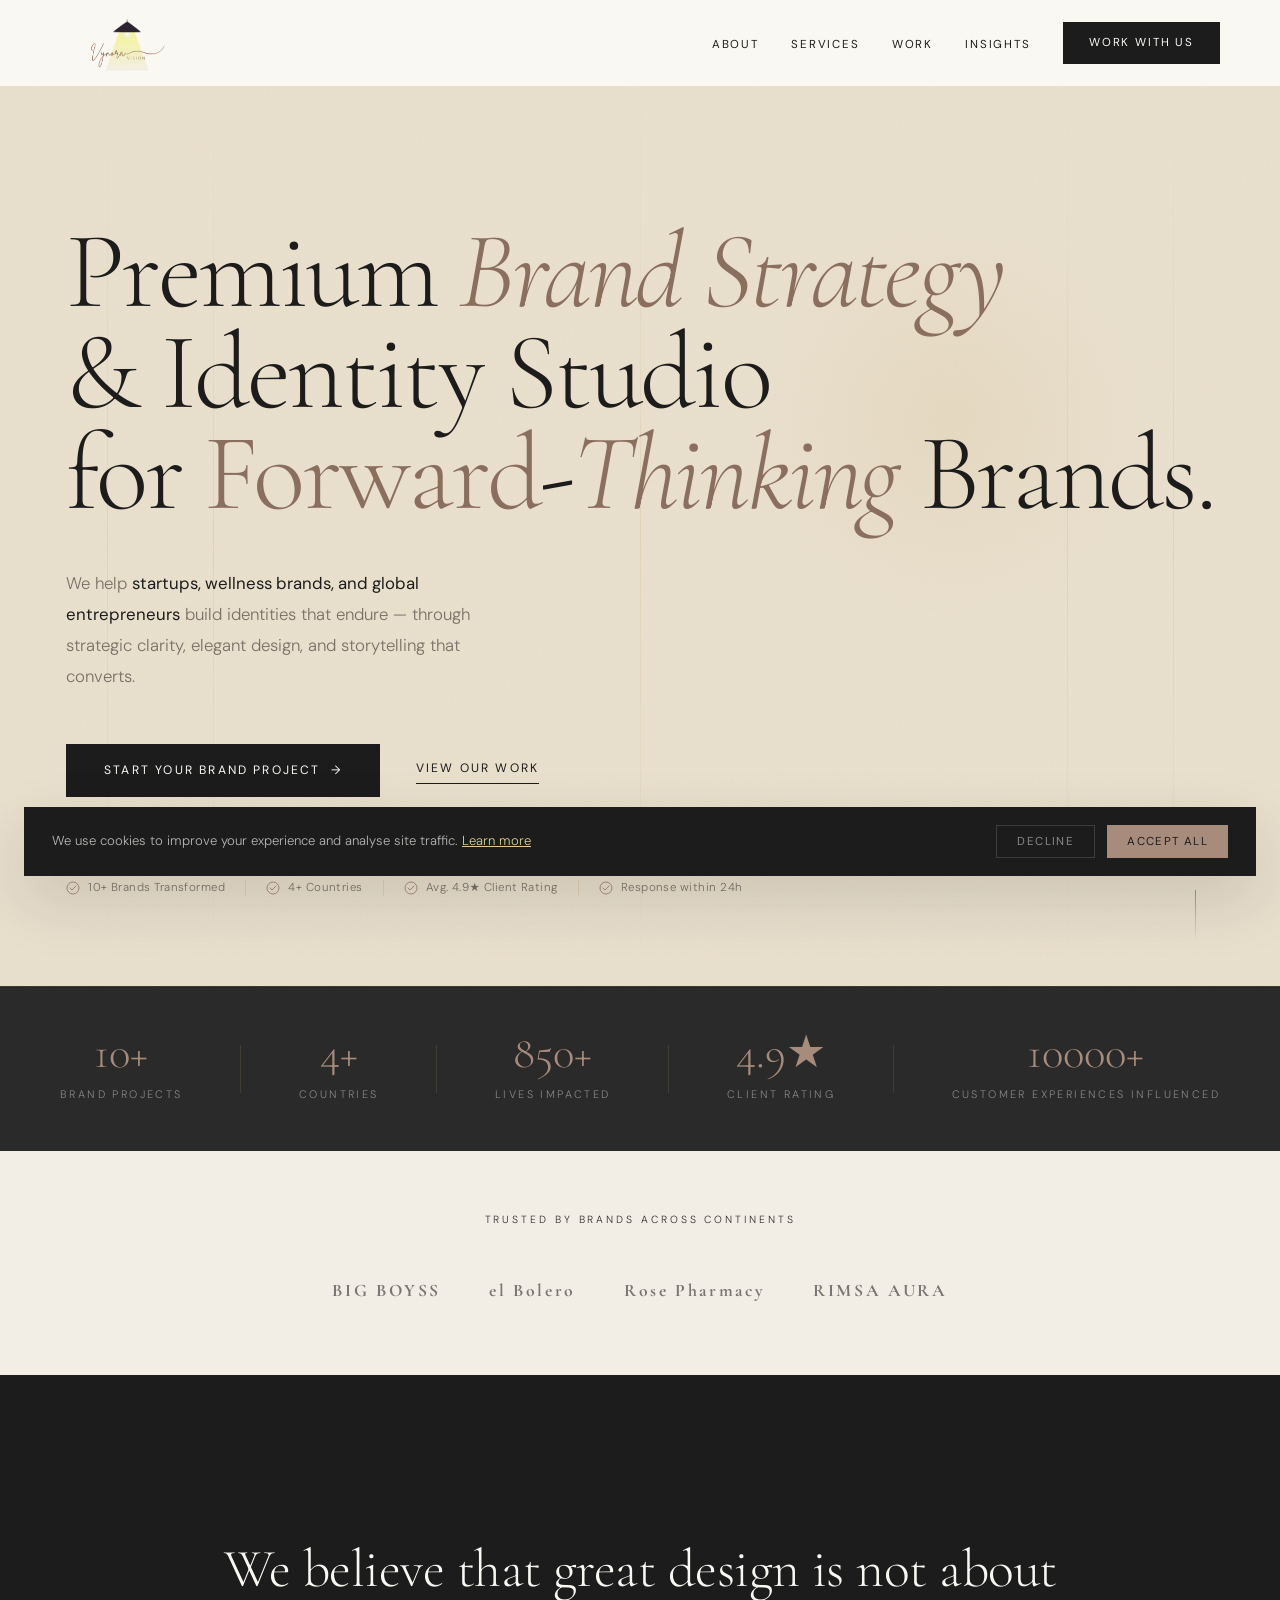
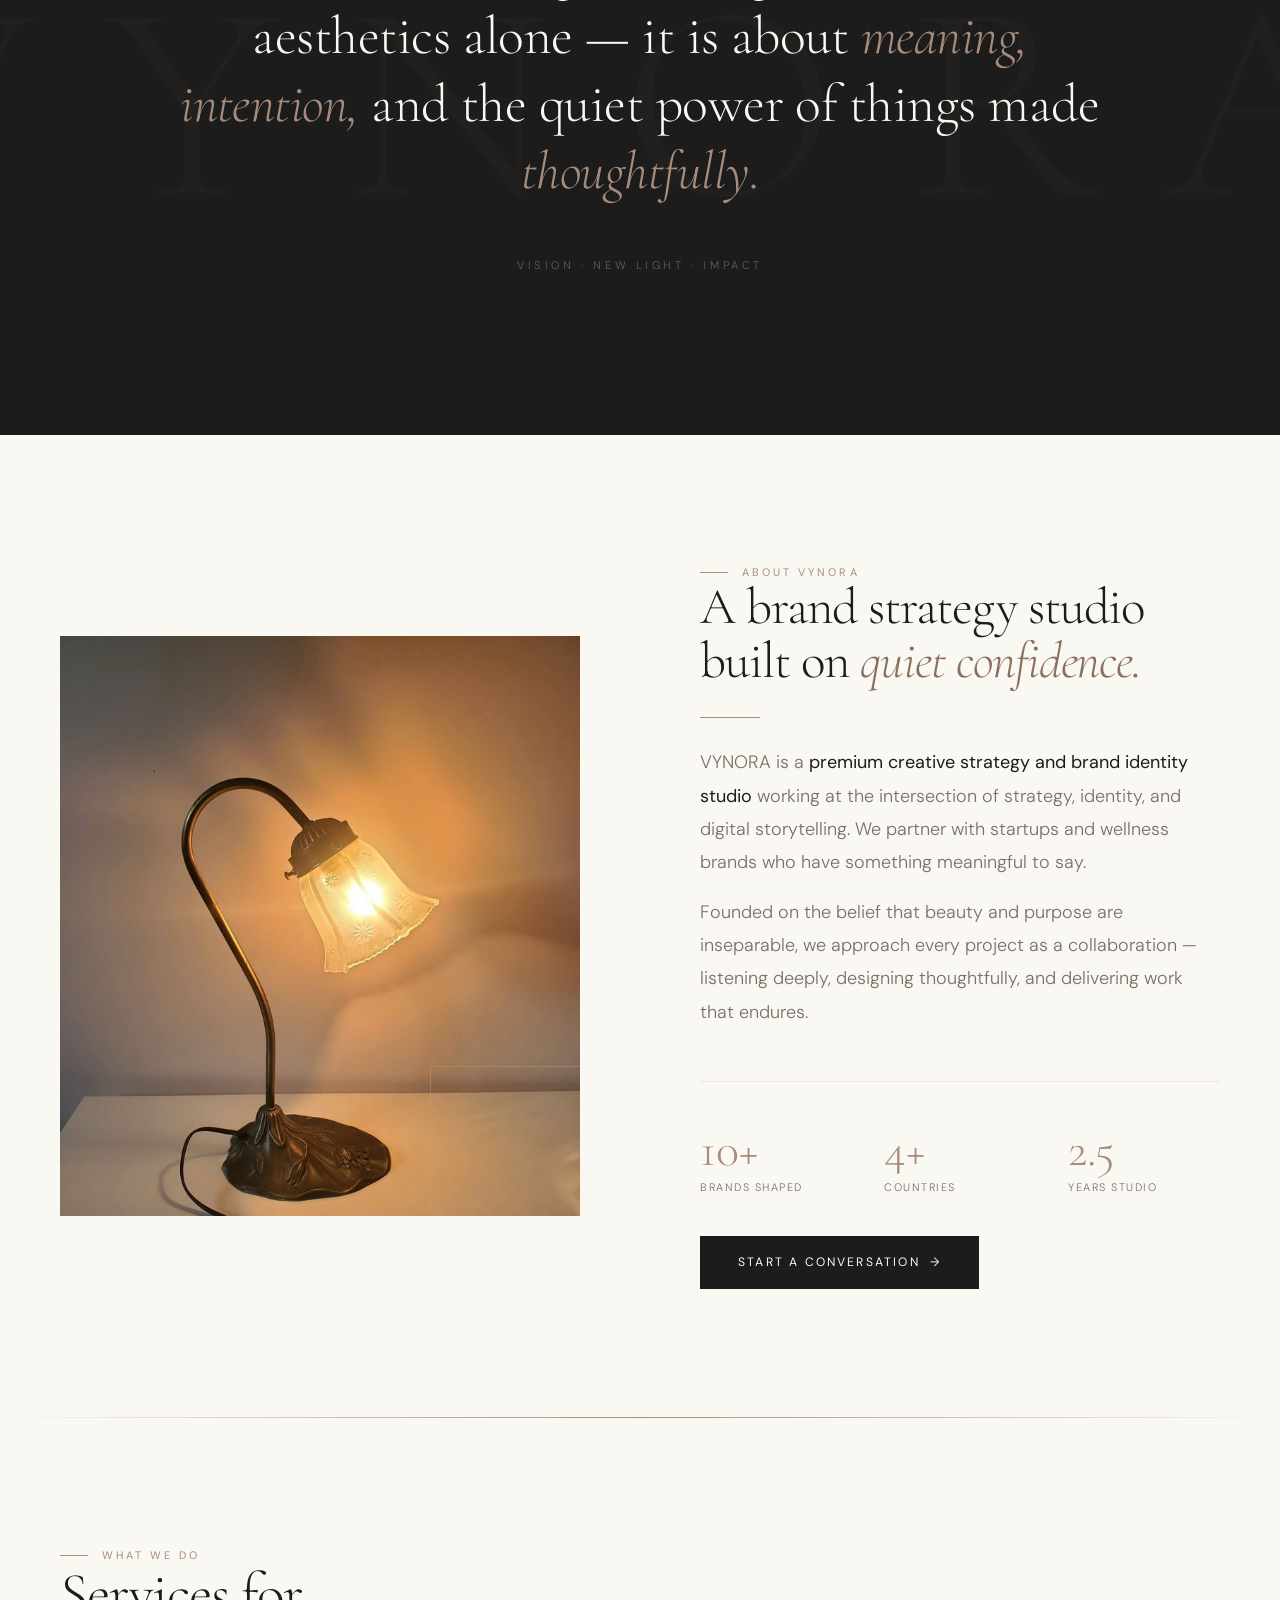
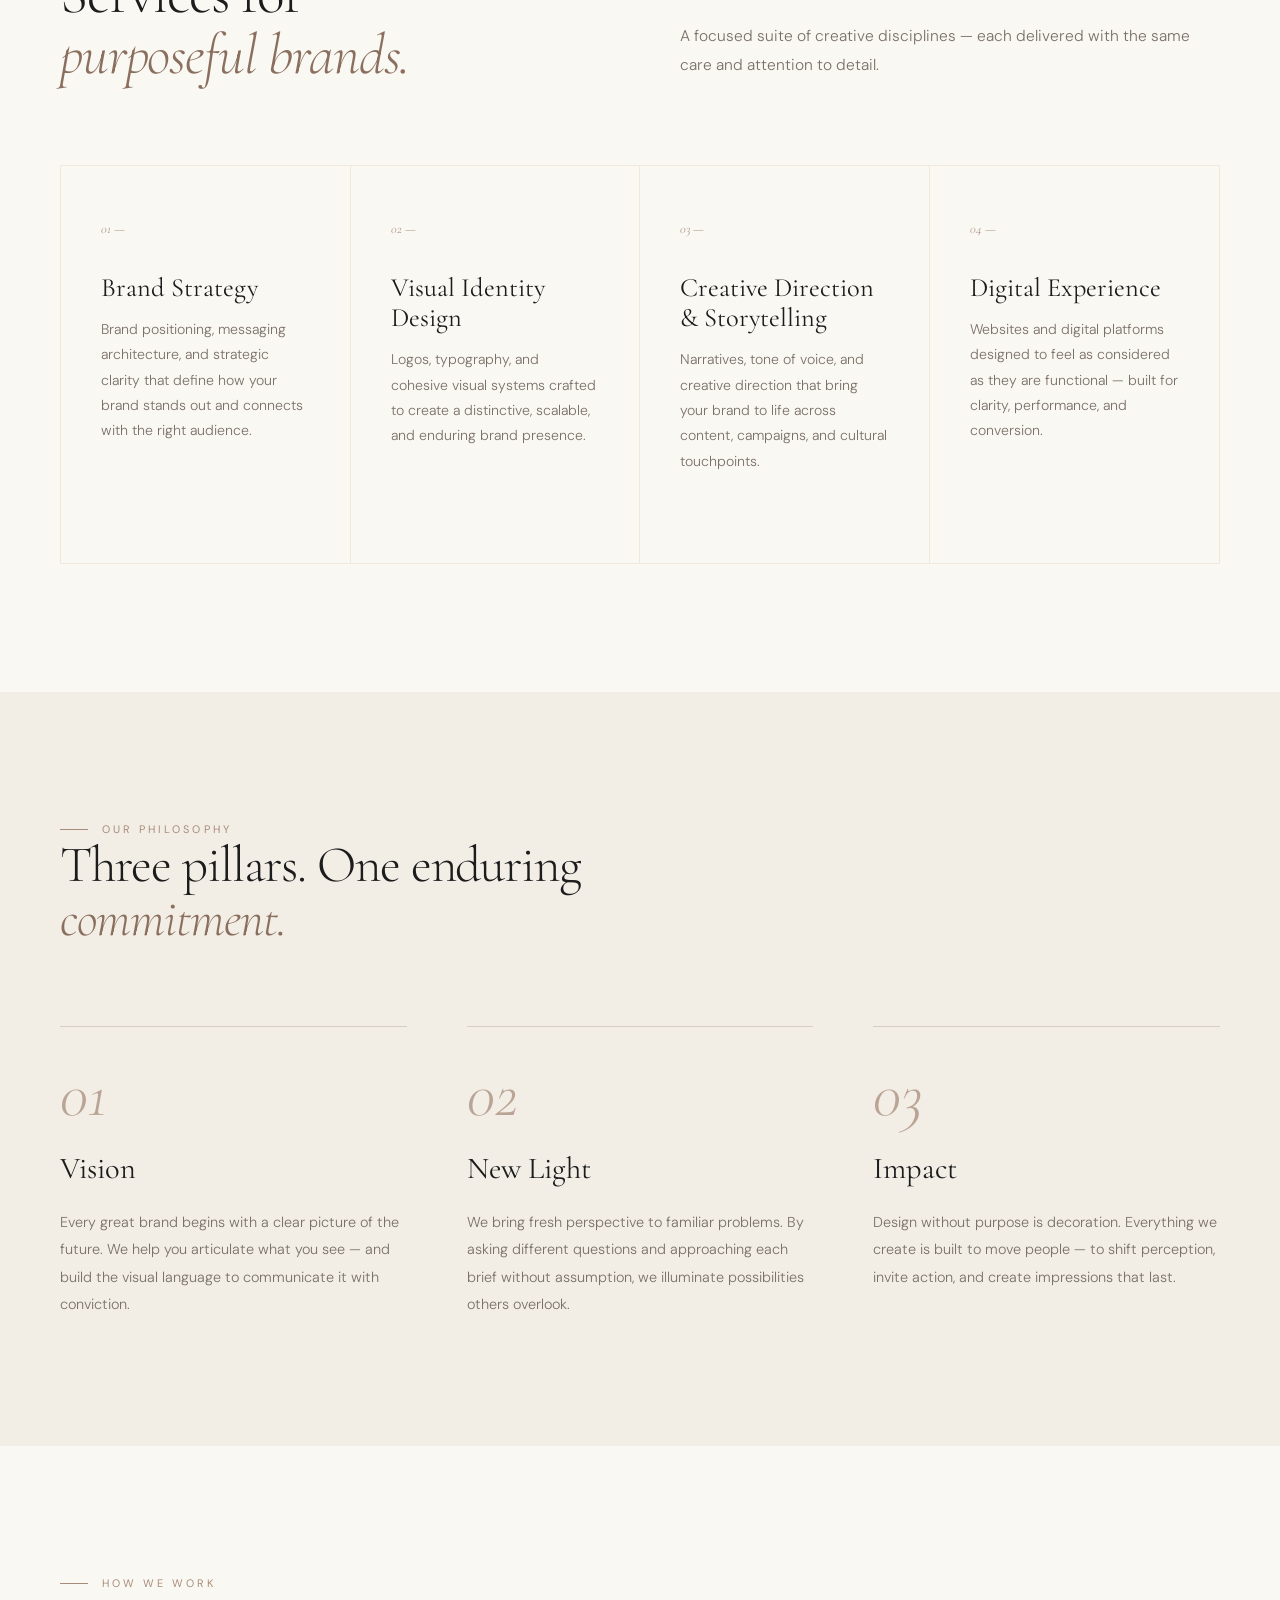
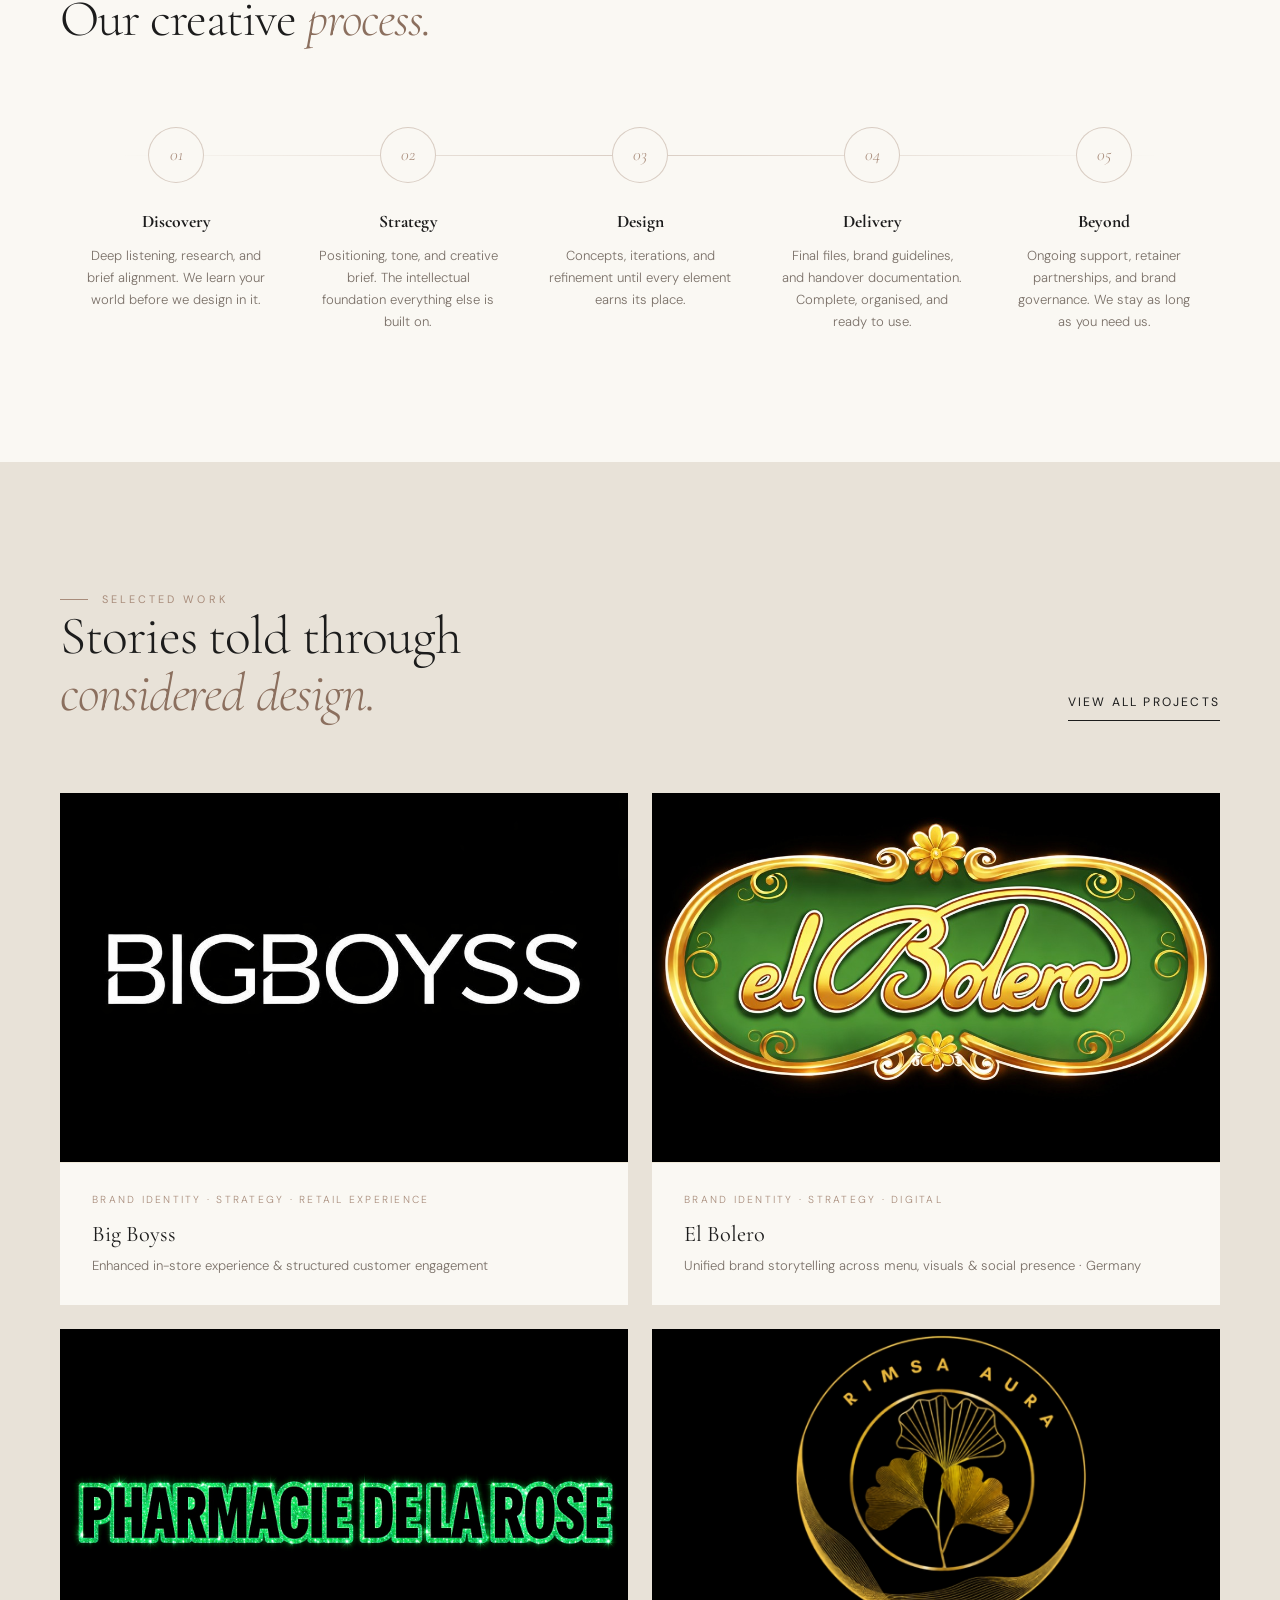
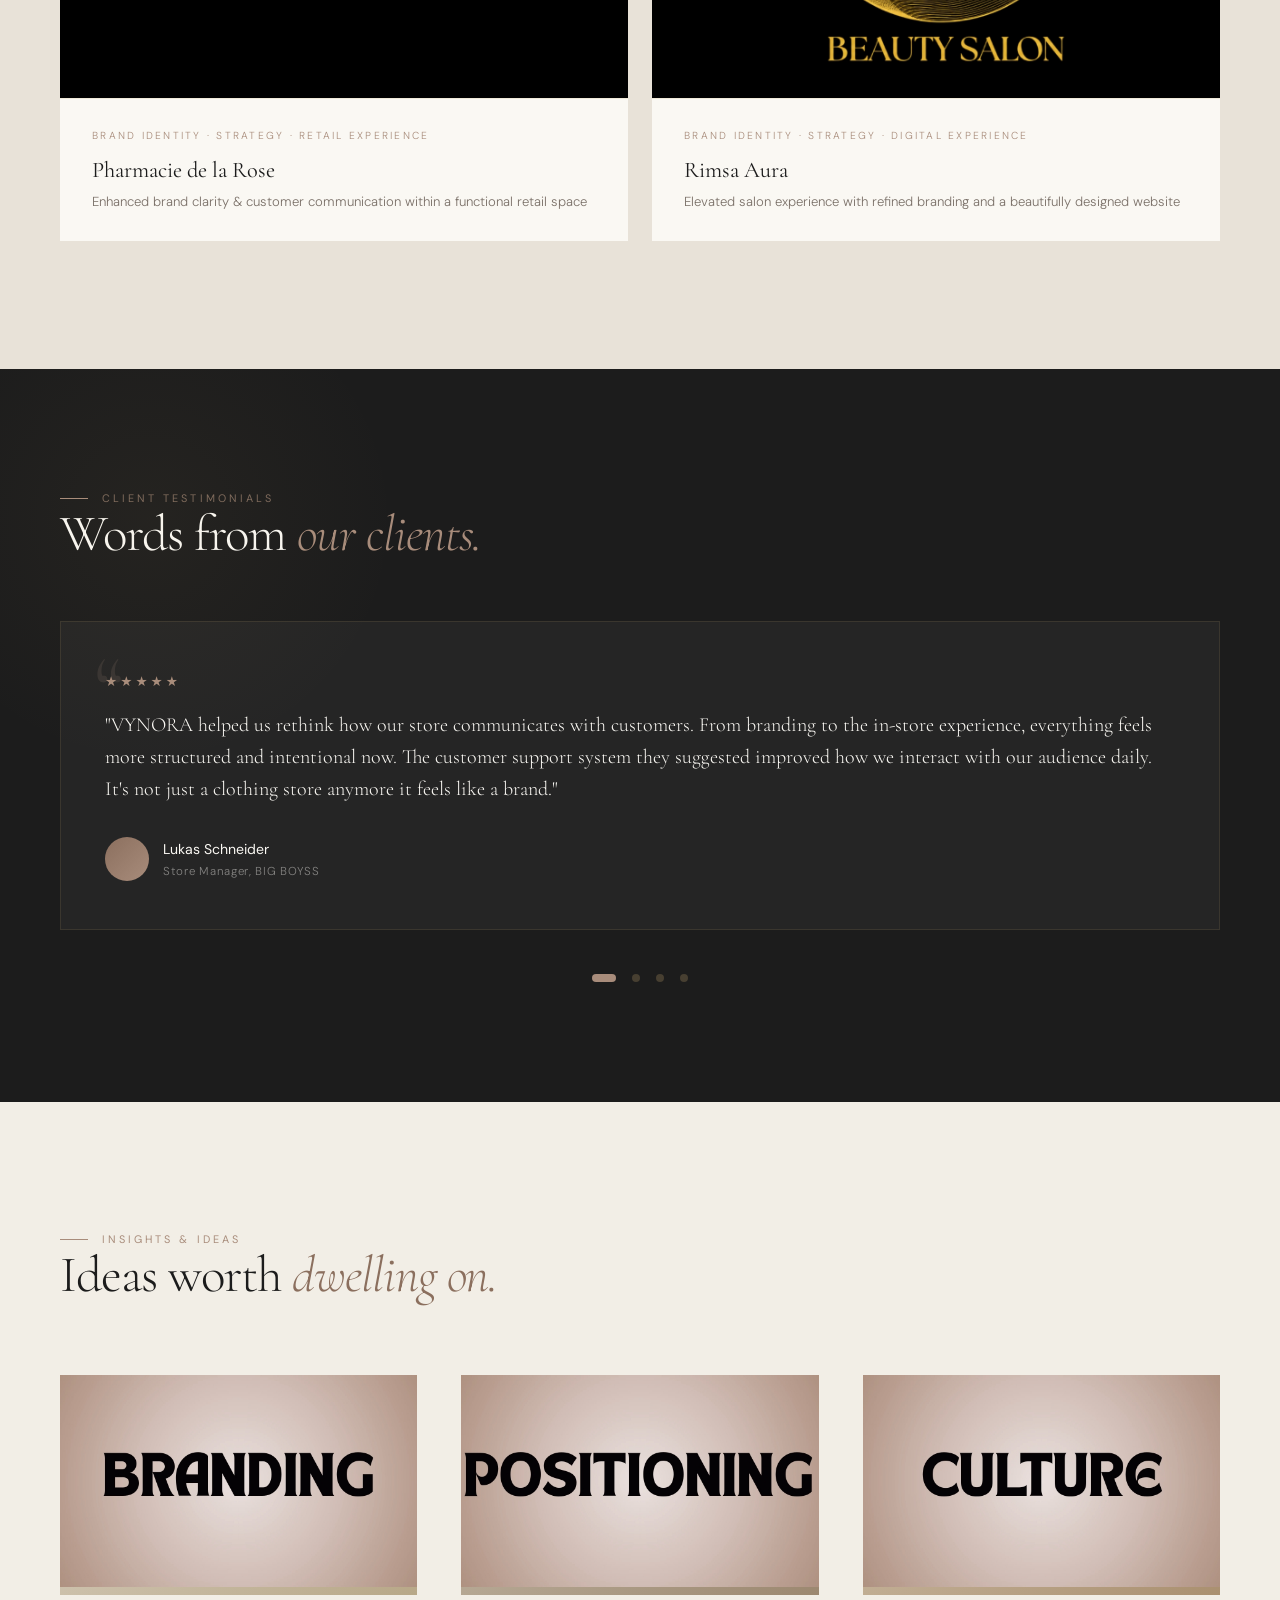
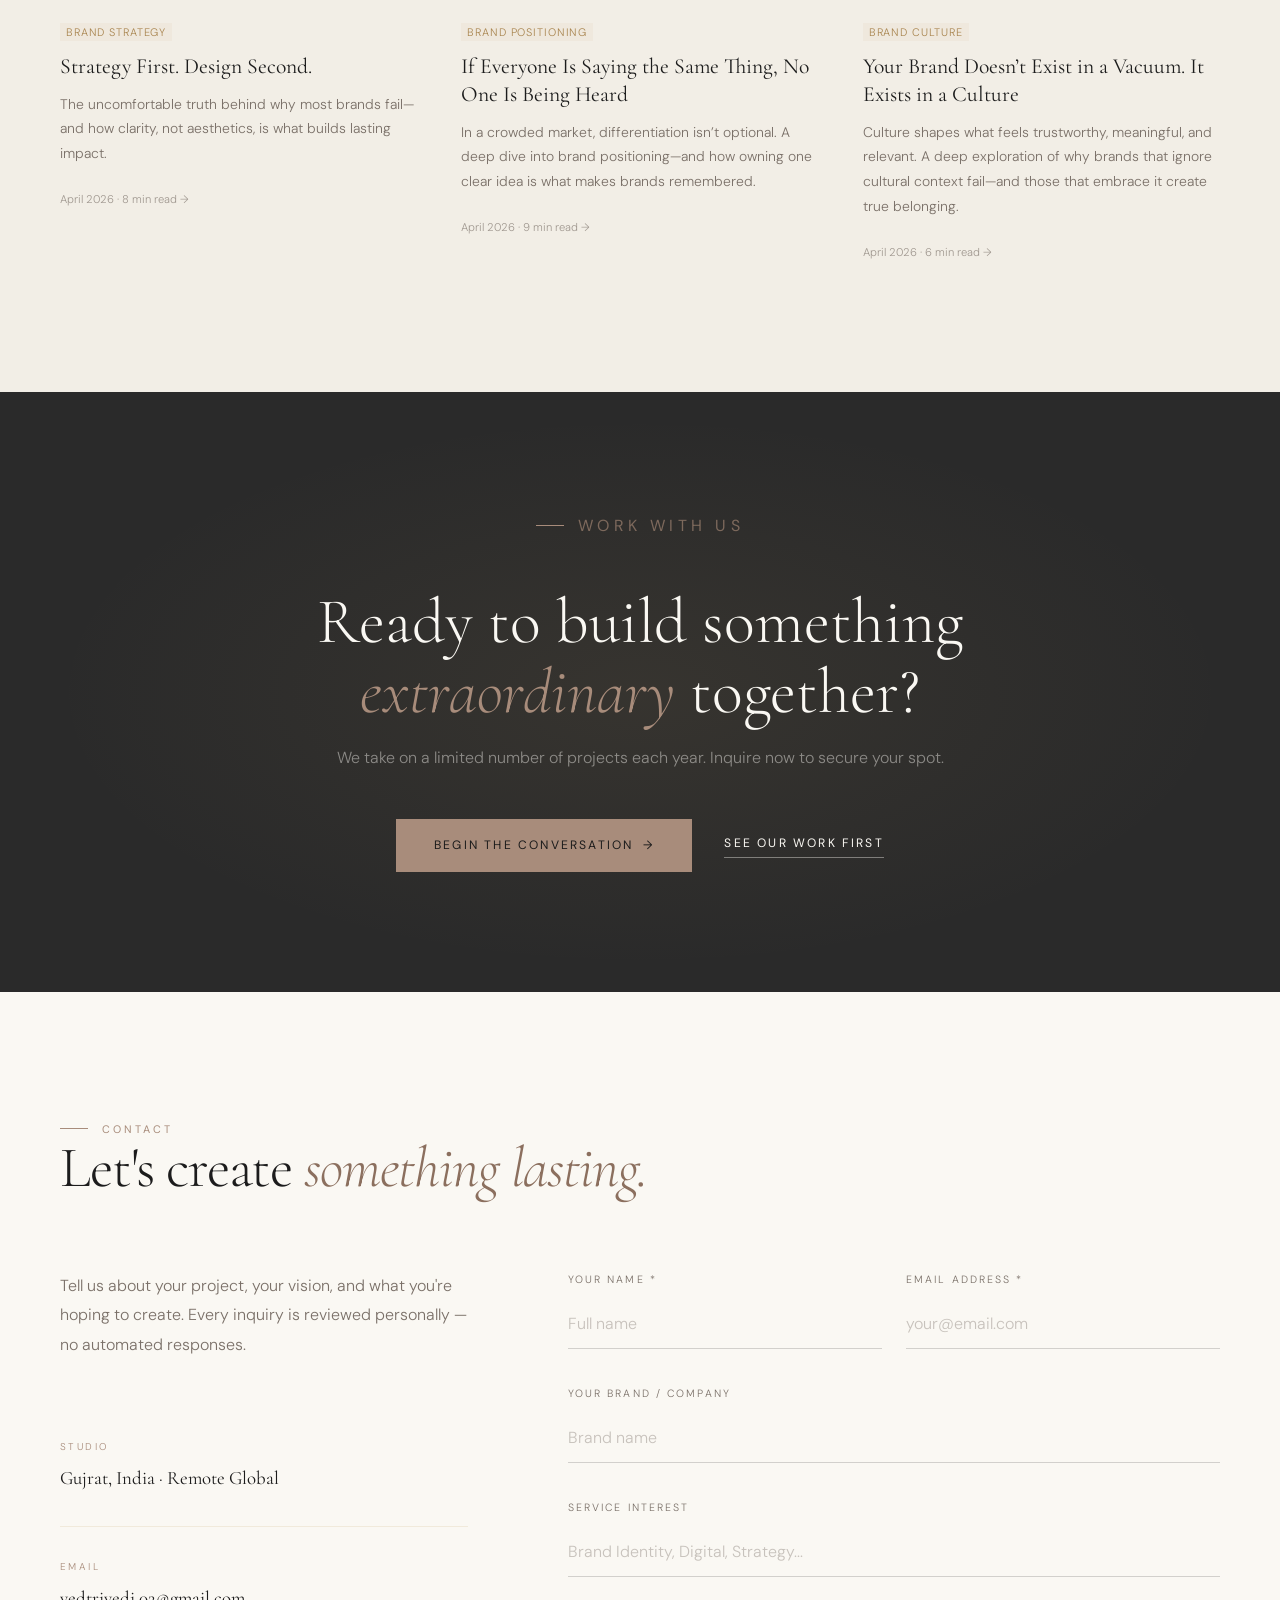
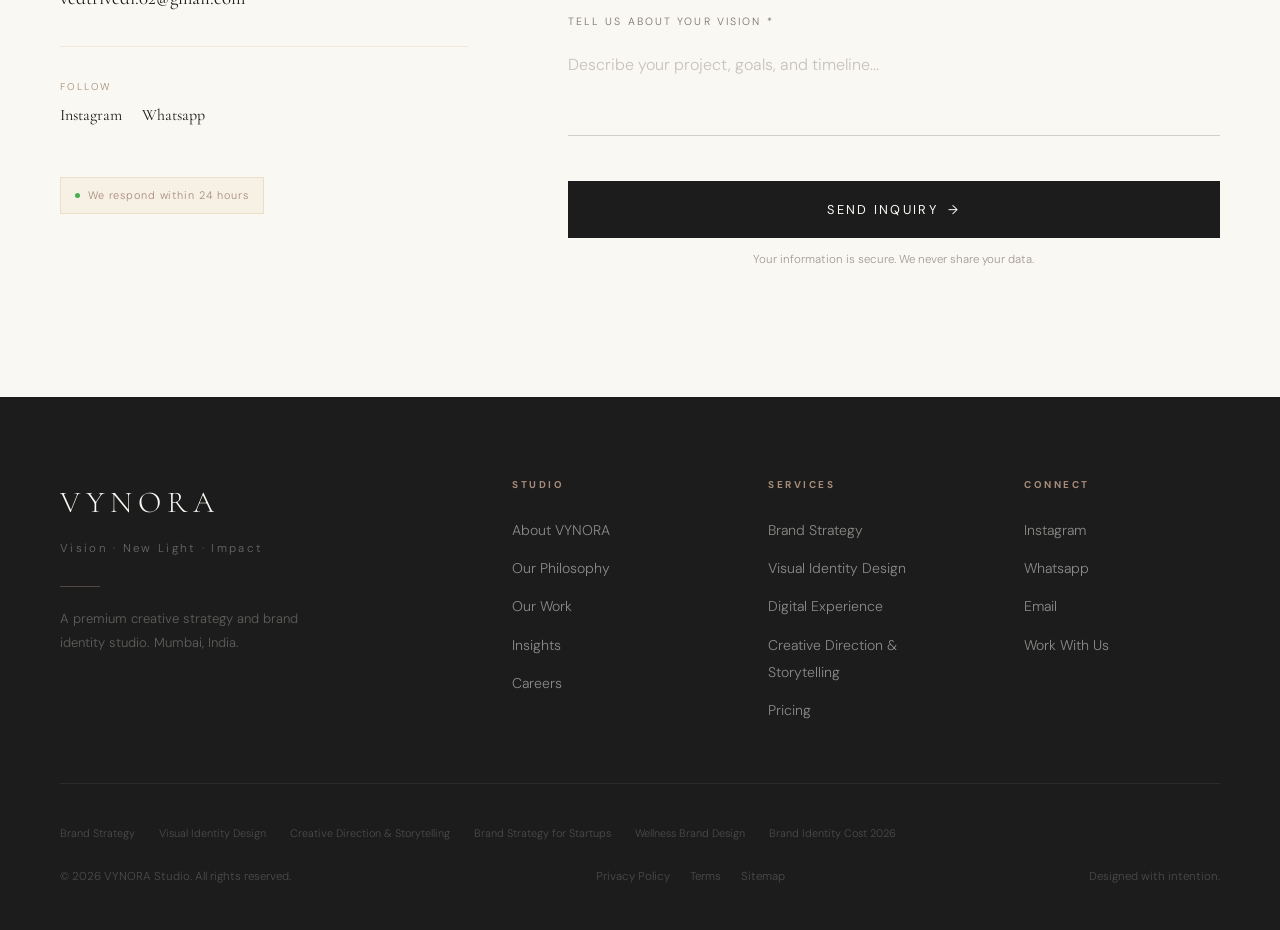
==== index.html @ b61b0db7 "Initial commit - VYNORA website" ====
<!doctype html>
<html>
  <head>
    <!-- ═══ PRIMARY SEO META ═══ -->
    <meta name="viewport" content="width=device-width, initial-scale=1.0" />
    <meta name="theme-color" content="#FAF8F3" />
    <title>Brand Strategy & Identity Studio for Startups | VYNORA</title>
    <link
      rel="icon"
      type="image/png"
      href="./favicon/favicon-96x96.png"
      sizes="96x96"
    />
    <link rel="icon" type="image/svg+xml" href="./favicon.svg" />
    <link rel="shortcut icon" href="./favicon.ico" />
    <link
      rel="apple-touch-icon"
      sizes="180x180"
      href="./apple-touch-icon.png"
    />
    <meta name="apple-mobile-web-app-title" content="vynora" />
    <link rel="manifest" href="./site.webmanifest" />
    <meta
      name="description"
      content="Premium brand strategy and identity studio for startups and wellness brands. We design brands that convert, scale, and stand out globally. Book your project today."
    />
    <link rel="canonical" href="https://vynorastudios.com/" />

    <!-- ═══ OG / SOCIAL ═══ -->
    <meta property="og:type" content="website" />
    <meta
      property="og:title"
      content="VYNORA — Premium Brand Strategy & Creative Studio"
    />
    <meta
      property="og:description"
      content="We craft brand identities and digital experiences for startups, wellness brands, and global entrepreneurs. Vision • New Light • Impact"
    />
    <meta property="og:url" content="https://vynorastudios.com/" />
    <meta property="og:site_name" content="VYNORA Studios" />
    <meta
      property="og:image"
      content="https://vynorastudios.com/img/vynoraLogo.png"
    />
    <meta name="twitter:card" content="summary_large_image" />
    <meta
      name="twitter:title"
      content="VYNORA — Premium Brand Strategy & Creative Studio"
    />
    <meta
      name="twitter:description"
      content="Global creative studio. Brand identity, strategy & digital experiences for startups and wellness brands."
    />

    <script type="application/ld+json">
      {
        "@context": "https://schema.org",
        "@type": "ProfessionalService",
        "name": "VYNORA Studio",
        "description": "Premium creative strategy and brand identity studio for startups, wellness brands, and global entrepreneurs.",
        "url": "https://vynorastudios.com",
        "logo": "https://vynorastudios.com/img/vynoraLogo.png",
        "address": {
          "@type": "PostalAddress",
          "addressLocality": "Mumbai",
          "addressCountry": "IN"
        },
        "areaServed": "Worldwide",
        "serviceType": [
          "Brand Identity",
          "Creative Strategy",
          "Digital Experience",
          "Content & Campaigns",
          "Web Design for Startups",
          "UI UX Design",
          "Brand Identity Design"
        ],
        "priceRange": "₹₹₹",
        "sameAs": [
          "https://instagram.com/vynorastudio",
          "https://linkedin.com/company/vynora"
        ],
        "hasOfferCatalog": {
          "@type": "OfferCatalog",
          "name": "Creative Services",
          "itemListElement": [
            {
              "@type": "Offer",
              "itemOffered": {
                "@type": "Service",
                "name": "Brand Identity Design"
              }
            },
            {
              "@type": "Offer",
              "itemOffered": { "@type": "Service", "name": "Creative Strategy" }
            },
            {
              "@type": "Offer",
              "itemOffered": {
                "@type": "Service",
                "name": "Digital Experience Design"
              }
            }
          ]
        }
      }
    </script>

    <!-- ═══ FONTS ═══ -->
    <link rel="preconnect" href="https://fonts.googleapis.com" />
    <link rel="preconnect" href="https://fonts.gstatic.com" crossorigin />
    <link
      href="https://fonts.googleapis.com/css2?family=Cormorant+Garamond:ital,wght@0,300;0,400;0,500;0,600;1,300;1,400;1,500&family=DM+Sans:ital,opsz,wght@0,9..40,300;0,9..40,400;0,9..40,500;1,9..40,300&display=swap"
      rel="stylesheet"
    />
    <link rel="stylesheet" href="style.css" />
  </head>
  <body>
    <!-- Skip link for accessibility -->
    <a href="#main-content" class="skip-link">Skip to main content</a>

    <!-- Custom cursor -->
    <div class="cursor" id="cursor" aria-hidden="false"></div>
    <div class="cursor-ring" id="cursorRing" aria-hidden="false"></div>

    <!-- Reading progress bar -->
    <div
      class="progress-bar"
      id="progressBar"
      role="progressbar"
      aria-label="Reading progress"
    ></div>

    <!-- ── MOBILE MENU ── -->
    <div
      class="mob-nav"
      id="mobNav"
      role="navigation"
      aria-label="Mobile navigation"
    >
      <a href="#about" onclick="closeMob()">About</a>
      <a href="#services" onclick="closeMob()">Services</a>
      <a href="#projects" onclick="closeMob()">Work</a>
      <a href="#insights" onclick="closeMob()">Insights</a>
      <a href="#contact" onclick="closeMob()">Contact</a>
    </div>

    <!-- ── NAVBAR ── -->
    <nav id="navbar" role="navigation" aria-label="Main navigation">
      <a href="/" class="nav-logo" aria-label="VYNORA — Home">
        <img src="./img/vynoraLogo.png" alt="VYNORA Logo" />
      </a>
      <ul class="nav-links" role="list">
        <li><a href="#about">About</a></li>
        <li><a href="#services">Services</a></li>
        <li><a href="#projects">Work</a></li>
        <li><a href="#insights">Insights</a></li>
        <li>
          <a
            href="#contact"
            class="btn nav-cta"
            aria-label="Start a project with VYNORA"
            >Work With Us</a
          >
        </li>
      </ul>
      <button
        class="ham"
        id="hamBtn"
        aria-label="Toggle mobile menu"
        aria-expanded="false"
      >
        <span></span><span></span><span></span>
      </button>
    </nav>

    <!-- ══════════════════════════════════════════
     HERO — SEO H1 + CRO
══════════════════════════════════════════ -->
    <main id="main-content">
      <section class="hero" aria-labelledby="hero-h1">
        <div class="hero-bg" aria-hidden="true"></div>
        <div class="hero-noise" aria-hidden="true"></div>
        <div class="hero-orb" aria-hidden="true"></div>
        <!-- 12-col grid lines -->
        <div
          class="hero-grid-line"
          style="left: 8.33%"
          aria-hidden="true"
        ></div>
        <div
          class="hero-grid-line"
          style="left: 16.66%"
          aria-hidden="true"
        ></div>
        <div class="hero-grid-line" style="left: 50%" aria-hidden="true"></div>
        <div
          class="hero-grid-line"
          style="left: 83.33%"
          aria-hidden="true"
        ></div>
        <div
          class="hero-grid-line"
          style="left: 91.66%"
          aria-hidden="true"
        ></div>

        <div class="container hero-content">
          <!-- Animated badge — trust signal + keyword -->

          <!-- PRIMARY H1 — High intent keywords embedded -->
          <h1
            class="hero-h1 reveal"
            id="hero-h1"
            style="transition-delay: 0.08s"
          >
            Premium <em>Brand Strategy</em><br />
            &amp; Identity Studio<br />
            for <span style="color: var(--brown)">Forward</span>-<em
              >Thinking</em
            >
            Brands.
          </h1>

          <!-- Value proposition — CRO copy -->
          <p class="hero-sub reveal" style="transition-delay: 0.16s">
            We help
            <strong>startups, wellness brands, and global entrepreneurs</strong>
            build identities that endure — through strategic clarity, elegant
            design, and storytelling that converts.
          </p>

          <!-- Primary + Secondary CTA — Hierarchy -->
          <div class="hero-actions reveal" style="transition-delay: 0.24s">
            <a
              href="#contact"
              class="btn btn-primary"
              aria-label="Start your brand project with VYNORA"
            >
              Start Your Brand Project
              <span class="arrow" aria-hidden="true">→</span>
            </a>
            <a
              href="#projects"
              class="btn btn-ghost"
              aria-label="View VYNORA portfolio and case studies"
            >
              View Our Work
            </a>
          </div>

          <!-- Trust micro-signals — CRO -->
          <div
            class="hero-trust reveal"
            style="transition-delay: 0.32s"
            aria-label="Trust signals"
          >
            <div class="trust-item">
              <svg
                width="14"
                height="14"
                viewBox="0 0 14 14"
                fill="none"
                aria-hidden="true"
              >
                <circle
                  cx="7"
                  cy="7"
                  r="6"
                  stroke="currentColor"
                  stroke-width="1"
                />
                <path
                  d="M4 7l2 2 4-4"
                  stroke="currentColor"
                  stroke-width="1"
                  stroke-linecap="round"
                />
              </svg>
              10+ Brands Transformed
            </div>
            <div class="trust-sep" aria-hidden="true"></div>
            <div class="trust-item">
              <svg
                width="14"
                height="14"
                viewBox="0 0 14 14"
                fill="none"
                aria-hidden="true"
              >
                <circle
                  cx="7"
                  cy="7"
                  r="6"
                  stroke="currentColor"
                  stroke-width="1"
                />
                <path
                  d="M4 7l2 2 4-4"
                  stroke="currentColor"
                  stroke-width="1"
                  stroke-linecap="round"
                />
              </svg>
              4+ Countries
            </div>
            <div class="trust-sep" aria-hidden="true"></div>
            <div class="trust-item">
              <svg
                width="14"
                height="14"
                viewBox="0 0 14 14"
                fill="none"
                aria-hidden="true"
              >
                <circle
                  cx="7"
                  cy="7"
                  r="6"
                  stroke="currentColor"
                  stroke-width="1"
                />
                <path
                  d="M4 7l2 2 4-4"
                  stroke="currentColor"
                  stroke-width="1"
                  stroke-linecap="round"
                />
              </svg>
              Avg. 4.9★ Client Rating
            </div>
            <div class="trust-sep" aria-hidden="true"></div>
            <div class="trust-item">
              <svg
                width="14"
                height="14"
                viewBox="0 0 14 14"
                fill="none"
                aria-hidden="true"
              >
                <circle
                  cx="7"
                  cy="7"
                  r="6"
                  stroke="currentColor"
                  stroke-width="1"
                />
                <path
                  d="M4 7l2 2 4-4"
                  stroke="currentColor"
                  stroke-width="1"
                  stroke-linecap="round"
                />
              </svg>
              Response within 24h
            </div>
          </div>
        </div>

        <div class="scroll-ind" aria-hidden="true">Scroll</div>
      </section>

      <!-- ══════════════════════════════════════════
     SOCIAL PROOF BAR
══════════════════════════════════════════ -->
      <div class="proof-bar" aria-label="Studio statistics">
        <div class="container proof-bar-inner">
          <div class="proof-stat reveal">
            <span class="num" aria-label="80 plus">10+</span>
            <span class="lbl">Brand Projects</span>
          </div>
          <div class="proof-div" aria-hidden="true"></div>
          <div class="proof-stat reveal" style="transition-delay: 0.08s">
            <span class="num" aria-label="12">4+</span>
            <span class="lbl">Countries</span>
          </div>
          <div class="proof-div" aria-hidden="true"></div>
          <div class="proof-stat reveal" style="transition-delay: 0.16s">
            <span class="num" aria-label="4.9 stars">850+</span>
            <span class="lbl">Lives Impacted</span>
          </div>
          <div class="proof-div" aria-hidden="true"></div>
          <div class="proof-stat reveal" style="transition-delay: 0.24s">
            <span class="num" aria-label="6">4.9★</span>
            <span class="lbl">Client Rating</span>
          </div>
          <div class="proof-div" aria-hidden="true"></div>
          <div class="proof-stat reveal" style="transition-delay: 0.32s">
            <span class="num" aria-label="3x">10000+</span>
            <span class="lbl">Customer Experiences Influenced </span>
          </div>
        </div>
      </div>

      <!-- ══════════════════════════════════════════
     CLIENT LOGOS (Trust Signal)
══════════════════════════════════════════ -->
      <section class="clients" aria-label="Trusted by leading brands">
        <div class="container">
          <p class="clients-label">Trusted by brands across Continents</p>
          <div class="clients-logos">
            <span class="client-logo" role="img" aria-label="BIG BOYSS"
              >BIG BOYSS</span
            >
            <span class="client-logo" role="img" aria-label="el Balero"
              >el Bolero</span
            >
            <span class="client-logo" role="img" aria-label="Rose Pharmacy"
              >Rose Pharmacy</span
            >
            <span class="client-logo" role="img" aria-label="RIMSA  AURA"
              >RIMSA AURA
            </span>
          </div>
        </div>
      </section>

      <!-- ══════════════════════════════════════════
     MANIFESTO
══════════════════════════════════════════ -->
      <section class="manifesto" aria-labelledby="manifesto-heading">
        <span class="visually-hidden" id="manifesto-heading"
          >Our Philosophy</span
        >
        <div class="container">
          <p class="manifesto-text reveal">
            We believe that great design is not about aesthetics alone — it is
            about <em>meaning, intention,</em> and the quiet power of things
            made <em>thoughtfully.</em>
          </p>
          <p class="manifesto-sub reveal-fade" style="transition-delay: 0.4s">
            Vision · New Light · Impact
          </p>
        </div>
      </section>

      <!-- ══════════════════════════════════════════
     ABOUT — SEO H2 + Authority
══════════════════════════════════════════ -->
      <section class="about" id="about" aria-labelledby="about-h2">
        <div class="container">
          <div class="about-grid">
            <!-- Visual -->
            <div class="reveal-fade">
              <div
                class="about-visual"
                role="img"
                aria-label="VYNORA studio workspace — creative branding studio"
              >
                <img src="./img/lamp.jpg" alt="" />
              </div>
            </div>
            <!-- Copy -->
            <div>
              <p class="label reveal">About VYNORA</p>
              <h2
                class="serif-display reveal"
                id="about-h2"
                style="
                  font-size: clamp(2.2rem, 4vw, 4rem);
                  transition-delay: 0.1s;
                "
              >
                A brand strategy studio<br />built on
                <em style="color: var(--brown)">quiet confidence.</em>
              </h2>
              <div
                class="rule reveal"
                style="transition-delay: 0.2s"
                aria-hidden="true"
              ></div>
              <p
                class="reveal"
                style="
                  font-size: 18px;
                  color: var(--muted);
                  line-height: 1.85;
                  max-width: 500px;
                  transition-delay: 0.2s;
                "
              >
                VYNORA is a
                <strong
                  style="
                    color: var(--charcoal);
                    font-weight: 400;
                    font-size: 18px;
                  "
                  >premium creative strategy and brand identity studio</strong
                >
                working at the intersection of strategy, identity, and digital
                storytelling. We partner with startups and wellness brands who
                have something meaningful to say.
              </p>
              <p
                style="
                  font-size: 18px;
                  color: var(--muted);
                  line-height: 1.85;
                  max-width: 500px;
                  margin-top: 16px;
                "
                class="reveal"
                style="transition-delay: 0.3s"
              >
                Founded on the belief that beauty and purpose are inseparable,
                we approach every project as a collaboration — listening deeply,
                designing thoughtfully, and delivering work that endures.
              </p>
              <div
                class="about-stats reveal"
                style="transition-delay: 0.4s"
                aria-label="Studio achievements"
              >
                <div class="a-stat">
                  <div class="n">10+</div>
                  <div class="l">Brands Shaped</div>
                </div>
                <div class="a-stat">
                  <div class="n">4+</div>
                  <div class="l">Countries</div>
                </div>
                <div class="a-stat">
                  <div class="n">2.5</div>
                  <div class="l">Years Studio</div>
                </div>
              </div>
              <a
                href="#contact"
                class="btn btn-primary reveal"
                style="margin-top: 40px; transition-delay: 0.5s"
                aria-label="Start a conversation about your brand"
              >
                Start a Conversation
                <span class="arrow" aria-hidden="true">→</span>
              </a>
            </div>
          </div>
        </div>
      </section>

      <div class="divider" aria-hidden="true"></div>

      <!-- ══════════════════════════════════════════
     SERVICES — SEO H2, Internal Links
══════════════════════════════════════════ -->
      <section class="services" id="services" aria-labelledby="services-h2">
        <div class="container">
          <div class="services-intro">
            <div>
              <p class="label reveal">What We Do</p>
              <h2
                class="serif-display reveal"
                id="services-h2"
                style="
                  font-size: clamp(2.4rem, 4.5vw, 4.8rem);
                  transition-delay: 0.1s;
                "
              >
                Services for<br /><em style="color: var(--brown)"
                  >purposeful brands.</em
                >
              </h2>
            </div>
            <div
              style="display: flex; align-items: flex-end; padding-bottom: 6px"
            >
              <p
                class="reveal"
                style="
                  font-size: 0.97rem;
                  color: var(--muted);
                  line-height: 1.85;
                  transition-delay: 0.2s;
                "
              >
                A focused suite of creative disciplines — each delivered with
                the same care and attention to detail.
              </p>
            </div>
          </div>

          <div class="services-grid reveal-fade">
            <!-- Service 1 — SEO: Brand Identity -->
            <article class="svc" aria-labelledby="svc1-title">
              <div class="svc-num">01 —</div>
              <h3 class="svc-name" id="svc1-title">Brand Strategy</h3>
              <p class="svc-desc">
                Brand positioning, messaging architecture, and strategic clarity
                that define how your brand stands out and connects with the
                right audience.
              </p>
              <a
                href="#contact"
                class="svc-link"
                aria-label="Learn more about Brand Identity Design services"
                >Contact <span aria-hidden="true">→</span></a
              >
            </article>
            <!-- Service 2 — SEO: Creative Strategy -->
            <article class="svc" aria-labelledby="svc2-title">
              <div class="svc-num">02 —</div>
              <h3 class="svc-name" id="svc2-title">Visual Identity Design</h3>
              <p class="svc-desc">
                Logos, typography, and cohesive visual systems crafted to create
                a distinctive, scalable, and enduring brand presence.
              </p>
              <a
                href="#contact"
                class="svc-link"
                aria-label="Learn more about Creative Strategy services"
                >Contact <span aria-hidden="true">→</span></a
              >
            </article>
            <!-- Service 3 — SEO: Digital Experience -->
            <article class="svc" aria-labelledby="svc3-title">
              <div class="svc-num">03 —</div>
              <h3 class="svc-name" id="svc3-title">
                Creative Direction & Storytelling
              </h3>
              <p class="svc-desc">
                Narratives, tone of voice, and creative direction that bring
                your brand to life across content, campaigns, and cultural
                touchpoints.
              </p>
              <a
                href="#contact"
                class="svc-link"
                aria-label="Learn more about Digital Experience Design services"
                >Contact <span aria-hidden="true">→</span></a
              >
            </article>
            <!-- Service 4 — SEO: Campaigns -->
            <article class="svc" aria-labelledby="svc4-title">
              <div class="svc-num">04 —</div>
              <h3 class="svc-name" id="svc4-title">Digital Experience</h3>
              <p class="svc-desc">
                Websites and digital platforms designed to feel as considered as
                they are functional — built for clarity, performance, and
                conversion.
              </p>
              <a
                href="#contact"
                class="svc-link"
                aria-label="Learn more about Content and Campaign services"
                >contact <span aria-hidden="true">→</span></a
              >
            </article>
          </div>
        </div>
      </section>

      <!-- ══════════════════════════════════════════
     PHILOSOPHY / PILLARS
══════════════════════════════════════════ -->
      <section class="pillars" aria-labelledby="pillars-h2">
        <div class="container">
          <p class="label reveal">Our Philosophy</p>
          <h2
            class="serif-display reveal"
            id="pillars-h2"
            style="
              font-size: clamp(2rem, 4vw, 4rem);
              max-width: 640px;
              transition-delay: 0.1s;
            "
          >
            Three pillars. One enduring
            <em style="color: var(--brown)">commitment.</em>
          </h2>
          <div class="pillars-grid">
            <div class="pillar reveal" style="transition-delay: 0.1s">
              <div class="pillar-num" aria-hidden="true">01</div>
              <h3 class="pillar-title">Vision</h3>
              <p class="pillar-body">
                Every great brand begins with a clear picture of the future. We
                help you articulate what you see — and build the visual language
                to communicate it with conviction.
              </p>
            </div>
            <div class="pillar reveal" style="transition-delay: 0.2s">
              <div class="pillar-num" aria-hidden="true">02</div>
              <h3 class="pillar-title">New Light</h3>
              <p class="pillar-body">
                We bring fresh perspective to familiar problems. By asking
                different questions and approaching each brief without
                assumption, we illuminate possibilities others overlook.
              </p>
            </div>
            <div class="pillar reveal" style="transition-delay: 0.3s">
              <div class="pillar-num" aria-hidden="true">03</div>
              <h3 class="pillar-title">Impact</h3>
              <p class="pillar-body">
                Design without purpose is decoration. Everything we create is
                built to move people — to shift perception, invite action, and
                create impressions that last.
              </p>
            </div>
          </div>
        </div>
      </section>

      <!-- ══════════════════════════════════════════
     PROCESS
══════════════════════════════════════════ -->
      <section class="process" aria-labelledby="process-h2">
        <div class="container">
          <p class="label reveal">How We Work</p>
          <h2
            class="serif-display reveal"
            id="process-h2"
            style="font-size: clamp(2rem, 4vw, 4rem); transition-delay: 0.1s"
          >
            Our creative <em style="color: var(--brown)">process.</em>
          </h2>
          <div class="process-steps reveal-fade">
            <div class="p-step">
              <div class="p-step-dot" aria-hidden="true">01</div>
              <h3 class="p-step-name">Discovery</h3>
              <p class="p-step-desc">
                Deep listening, research, and brief alignment. We learn your
                world before we design in it.
              </p>
            </div>
            <div class="p-step">
              <div class="p-step-dot" aria-hidden="true">02</div>
              <h3 class="p-step-name">Strategy</h3>
              <p class="p-step-desc">
                Positioning, tone, and creative brief. The intellectual
                foundation everything else is built on.
              </p>
            </div>
            <div class="p-step">
              <div class="p-step-dot" aria-hidden="true">03</div>
              <h3 class="p-step-name">Design</h3>
              <p class="p-step-desc">
                Concepts, iterations, and refinement until every element earns
                its place.
              </p>
            </div>
            <div class="p-step">
              <div class="p-step-dot" aria-hidden="true">04</div>
              <h3 class="p-step-name">Delivery</h3>
              <p class="p-step-desc">
                Final files, brand guidelines, and handover documentation.
                Complete, organised, and ready to use.
              </p>
            </div>
            <div class="p-step">
              <div class="p-step-dot" aria-hidden="true">05</div>
              <h3 class="p-step-name">Beyond</h3>
              <p class="p-step-desc">
                Ongoing support, retainer partnerships, and brand governance. We
                stay as long as you need us.
              </p>
            </div>
          </div>
        </div>
      </section>

      <!-- ══════════════════════════════════════════
     PROJECTS — Case Study Storytelling
══════════════════════════════════════════ -->
      <section class="projects" id="projects" aria-labelledby="projects-h2">
        <div class="container">
          <div class="projects-head">
            <div>
              <p class="label reveal">Selected Work</p>
              <h2
                class="serif-display reveal"
                id="projects-h2"
                style="
                  font-size: clamp(2.2rem, 4.2vw, 4.5rem);
                  transition-delay: 0.1s;
                "
              >
                Stories told through<br /><em style="color: var(--brown)"
                  >considered design.</em
                >
              </h2>
            </div>
            <a
              href="#projects"
              class="btn btn-ghost reveal"
              style="
                white-space: nowrap;
                padding-bottom: 8px;
                transition-delay: 0.2s;
              "
              aria-label="View all VYNORA portfolio projects"
            >
              View All Projects
            </a>
          </div>

          <div class="projects-grid reveal-fade">
            <article class="proj-card" aria-labelledby="proj1-title">
              <div class="proj-visual">
                <div class="proj-visual-inner">
                  <div class="proj-visual-color g1" aria-hidden="true">
                    <img src="./img/BigBoyss.jpeg" alt="BigBoyss" />
                  </div>
                </div>
              </div>
              <div class="proj-info">
                <div class="proj-cat">
                  Brand Identity · Strategy · Retail Experience
                </div>
                <h3 class="proj-title" id="proj1-title">Big Boyss</h3>
                <p class="proj-result">
                  Enhanced in-store experience & structured customer engagement
                </p>
              </div>
            </article>

            <article class="proj-card" aria-labelledby="proj2-title">
              <div class="proj-visual">
                <div class="proj-visual-inner">
                  <div class="proj-visual-color g2" aria-hidden="true">
                    <img src="./img/elBolero.jpeg" alt="elBolero" />
                  </div>
                </div>
              </div>
              <div class="proj-info">
                <div class="proj-cat">Brand Identity · Strategy · Digital</div>
                <h3 class="proj-title" id="proj2-title">El Bolero</h3>
                <p class="proj-result">
                  Unified brand storytelling across menu, visuals & social
                  presence · Germany
                </p>
              </div>
            </article>

            <article class="proj-card" aria-labelledby="proj3-title">
              <div class="proj-visual">
                <div class="proj-visual-inner">
                  <div class="proj-visual-color g3" aria-hidden="true">
                    <img
                      src="./img/PharmacyDeLaRose.jpeg"
                      alt="PharmacyDeLaRose"
                    />
                  </div>
                </div>
              </div>
              <div class="proj-info">
                <div class="proj-cat">
                  Brand Identity · Strategy · Retail Experience
                </div>
                <h3 class="proj-title" id="proj3-title">
                  Pharmacie de la Rose
                </h3>
                <p class="proj-result">
                  Enhanced brand clarity & customer communication within a
                  functional retail space
                </p>
              </div>
            </article>

            <article class="proj-card" aria-labelledby="proj3-title">
              <div class="proj-visual">
                <div class="proj-visual-inner">
                  <div class="proj-visual-color g3" aria-hidden="true">
                    <img src="./img/Rimsaaa.jpeg" alt="RIMSA AURA" />
                  </div>
                </div>
              </div>
              <div class="proj-info">
                <div class="proj-cat">
                  Brand Identity · Strategy · Digital Experience
                </div>
                <h3 class="proj-title" id="proj3-title">Rimsa Aura</h3>
                <p class="proj-result">
                  Elevated salon experience with refined branding and a
                  beautifully designed website
                </p>
              </div>
            </article>
          </div>
        </div>
      </section>

      <!-- ══════════════════════════════════════════
     TESTIMONIALS — Social Proof + CRO
══════════════════════════════════════════ -->
      <section class="testimonials" aria-labelledby="testi-h2">
        <div class="container">
          <p class="label reveal" style="color: #7d695c">Client Testimonials</p>
          <h2
            class="serif-display reveal"
            id="testi-h2"
            style="
              font-size: clamp(2rem, 4vw, 4rem);
              color: var(--ivory);
              margin-bottom: 60px;
              transition-delay: 0.1s;
            "
          >
            Words from <em style="color: var(--gold)">our clients.</em>
          </h2>

          <div style="overflow: hidden">
            <div class="testi-track" id="testiTrack">
              <!-- Testimonial 1 -->
              <div class="testi-card reveal">
                <div class="testi-stars" aria-label="5 stars">
                  <span>★</span><span>★</span><span>★</span><span>★</span
                  ><span>★</span>
                </div>
                <blockquote class="testi-quote">
                  "VYNORA helped us rethink how our store communicates with
                  customers. From branding to the in-store experience,
                  everything feels more structured and intentional now. The
                  customer support system they suggested improved how we
                  interact with our audience daily. It's not just a clothing
                  store anymore it feels like a brand."
                </blockquote>
                <div class="testi-author">
                  <div class="testi-avatar" aria-hidden="true"></div>
                  <div>
                    <div class="testi-name">Lukas Schneider</div>
                    <div class="testi-role">Store Manager, BIG BOYSS</div>
                  </div>
                </div>
              </div>
              <!-- Testimonial 2 -->
              <div class="testi-card reveal" style="transition-delay: 0.1s">
                <div class="testi-stars" aria-label="5 stars">
                  <span>★</span><span>★</span><span>★</span><span>★</span
                  ><span>★</span>
                </div>
                <blockquote class="testi-quote">
                  "We wanted our restaurant to feel authentic but also modern
                  and inviting. VYNORA captured that balance perfectly. From our
                  menu to our social media presence, everything now tells a
                  consistent story. The visual direction and food presentation
                  have significantly improved how customers perceive our brand."
                </blockquote>
                <div class="testi-author">
                  <div
                    class="testi-avatar"
                    style="background: #7d695c"
                    aria-hidden="true"
                  ></div>
                  <div>
                    <div class="testi-name">Sofiya Martinez</div>
                    <div class="testi-role">General Manager, el Bolero</div>
                  </div>
                </div>
              </div>
              <!-- Testimonial 3 -->
              <div class="testi-card reveal" style="transition-delay: 0.2s">
                <div class="testi-stars" aria-label="5 stars">
                  <span>★</span><span>★</span><span>★</span><span>★</span
                  ><span>★</span>
                </div>
                <blockquote class="testi-quote">
                  "Pharmacies are usually very functional, but VYNORA helped us
                  bring a sense of identity and clarity to our space. The way we
                  communicate with customers has improved, and the overall
                  environment feels more welcoming and structured. It's a subtle
                  transformation, but a very impactful one."
                </blockquote>
                <div class="testi-author">
                  <div
                    class="testi-avatar"
                    style="
                      background: linear-gradient(135deg, #8b6f5e, #b5927e);
                    "
                    aria-hidden="true"
                  ></div>
                  <div>
                    <div class="testi-name">Claire Dubois</div>
                    <div class="testi-role">Pharmacist, Rose Pharmacy</div>
                  </div>
                </div>
              </div>
              <!-- Testimonial 4 -->
              <div class="testi-card reveal" style="transition-delay: 0.2s">
                <div class="testi-stars" aria-label="5 stars">
                  <span>★</span><span>★</span><span>★</span><span>★</span
                  ><span>★</span>
                </div>
                <blockquote class="testi-quote">
                  “VYNORA transformed our salon, RIMSA AURA, with a thoughtful
                  approach that elevated both our physical space and digital
                  presence. The result is a refined, cohesive experience that
                  truly reflects our brand. The website they designed
                  beautifully complements the entire identity.”
                </blockquote>
                <div class="testi-author">
                  <div
                    class="testi-avatar"
                    style="
                      background: linear-gradient(135deg, #8b6f5e, #b5927e);
                    "
                    aria-hidden="true"
                  ></div>
                  <div>
                    <div class="testi-name">Dimple Kaur</div>
                    <div class="testi-role">Owner, Rimsa Aura</div>
                  </div>
                </div>
              </div>
            </div>
          </div>
          <div
            class="testi-nav"
            role="tablist"
            aria-label="Testimonial navigation"
          >
            <div
              class="testi-dot active"
              role="tab"
              aria-selected="true"
              aria-label="Testimonial 1"
              onclick="goTesti(0)"
              tabindex="0"
            ></div>
            <div
              class="testi-dot"
              role="tab"
              aria-selected="false"
              aria-label="Testimonial 2"
              onclick="goTesti(1)"
              tabindex="0"
            ></div>
            <div
              class="testi-dot"
              role="tab"
              aria-selected="false"
              aria-label="Testimonial 3"
              onclick="goTesti(2)"
              tabindex="0"
            ></div>
            <div
              class="testi-dot"
              role="tab"
              aria-selected="false"
              aria-label="Testimonial 3"
              onclick="goTesti(3)"
              tabindex="0"
            ></div>
          </div>
        </div>
      </section>

      <!-- ══════════════════════════════════════════
     INSIGHTS / BLOG — Content Funnel
══════════════════════════════════════════ -->
      <section class="insights" id="insights" aria-labelledby="insights-h2">
        <div class="container">
          <div
            style="
              display: flex;
              justify-content: space-between;
              align-items: flex-end;
              flex-wrap: wrap;
              gap: 20px;
            "
          >
            <div>
              <p class="label reveal">Insights & Ideas</p>
              <h2
                class="serif-display reveal"
                id="insights-h2"
                style="
                  font-size: clamp(2.2rem, 4vw, 4.2rem);
                  transition-delay: 0.1s;
                "
              >
                Ideas worth <em style="color: var(--brown)">dwelling on.</em>
              </h2>
            </div>
          </div>

          <div class="insights-grid">
            <!-- Article 1 — SEO: High-CPC topic -->
            <article
              class="insight-card reveal"
              style="transition-delay: 0.1s"
              aria-labelledby="ins1-title"
            >
              <div class="insight-img">
                <div
                  class="insight-img-fill gi1"
                  role="img"
                  aria-label="Brand strategy article illustration"
                >
                  <img src="./img/Article1-Branding.jpeg" alt="branding" />
                </div>
              </div>
              <p class="insight-tag">
                <span class="insight-seo-keyword">Brand Strategy</span>
              </p>
              <h3 class="insight-title" id="ins1-title">
                Strategy First. Design Second.
              </h3>
              <p class="insight-exc">
                The uncomfortable truth behind why most brands fail—and how
                clarity, not aesthetics, is what builds lasting impact.
              </p>
              <a
                href="./insights/strategy-first-branding-not-design.html"
                class="insight-meta"
                aria-label="Read brand identity cost article"
                >April 2026 · 8 min read →</a
              >
            </article>

            <!-- Article 2 — SEO: High-CPC topic -->
            <article
              class="insight-card reveal"
              style="transition-delay: 0.2s"
              aria-labelledby="ins2-title"
            >
              <div class="insight-img">
                <div
                  class="insight-img-fill gi2"
                  role="img"
                  aria-label="Startup branding article illustration"
                >
                  <img src="./img/Article2-Postioning.jpeg" alt="Positioning" />
                </div>
              </div>
              <p class="insight-tag">
                <span class="insight-seo-keyword">Brand Positioning</span>
              </p>
              <h3 class="insight-title" id="ins2-title">
                If Everyone Is Saying the Same Thing, No One Is Being Heard
              </h3>
              <p class="insight-exc">
                In a crowded market, differentiation isn’t optional. A deep dive
                into brand positioning—and how owning one clear idea is what
                makes brands remembered.
              </p>
              <a
                href="./insights/why-brand-positioning-matters.html"
                class="insight-meta"
                aria-label="Read startup brand strategy guide"
                >April 2026 · 9 min read →</a
              >
            </article>

            <!-- Article 3 — SEO: High-CPC topic -->
            <article
              class="insight-card reveal"
              style="transition-delay: 0.3s"
              aria-labelledby="ins3-title"
            >
              <div class="insight-img">
                <div
                  class="insight-img-fill gi3"
                  role="img"
                  aria-label=" brand Culture article illustration"
                >
                  <img src="./img/Article3-Culture.jpeg" alt="Culture" />
                </div>
              </div>
              <p class="insight-tag">
                <span class="insight-seo-keyword">Brand Culture</span>
              </p>
              <h3 class="insight-title" id="ins3-title">
                Your Brand Doesn’t Exist in a Vacuum. It Exists in a Culture
              </h3>
              <p class="insight-exc">
                Culture shapes what feels trustworthy, meaningful, and relevant.
                A deep exploration of why brands that ignore cultural context
                fail—and those that embrace it create true belonging.
              </p>
              <a
                href="./insights/why-brand-culture-matters.html"
                class="insight-meta"
                aria-label="Read wellness branding agency guide"
                >April 2026 · 6 min read →</a
              >
            </article>
          </div>
        </div>
      </section>

      <!-- ══════════════════════════════════════════
     CTA BANNER
══════════════════════════════════════════ -->
      <section class="cta-banner" aria-labelledby="cta-h2">
        <div class="container" style="position: relative; z-index: 1">
          <p
            class="label reveal"
            style="justify-content: center; color: #7d695c"
          >
            Work With Us
          </p>
          <h2 class="reveal" id="cta-h2" style="transition-delay: 0.1s">
            Ready to build something <em>extraordinary</em> together?
          </h2>
          <p class="reveal" style="transition-delay: 0.2s">
            We take on a limited number of projects each year. Inquire now to
            secure your spot.
          </p>
          <div class="cta-actions reveal" style="transition-delay: 0.3s">
            <a
              href="#contact"
              class="btn btn-gold"
              aria-label="Begin a project conversation with VYNORA"
            >
              Begin the Conversation
              <span class="arrow" aria-hidden="true">→</span>
            </a>
            <a
              href="#projects"
              class="btn btn-ghost-ivory"
              aria-label="View VYNORA portfolio before reaching out"
            >
              See Our Work First
            </a>
          </div>
        </div>
      </section>

      <!-- ══════════════════════════════════════════
     CONTACT — Lead Gen / Conversion
══════════════════════════════════════════ -->
      <section class="contact" id="contact" aria-labelledby="contact-h2">
        <div class="container">
          <p class="label reveal">Contact</p>
          <h2
            class="serif-display reveal"
            id="contact-h2"
            style="
              font-size: clamp(2.4rem, 4.5vw, 5rem);
              margin-bottom: 72px;
              transition-delay: 0.1s;
            "
          >
            Let's create <em style="color: var(--brown)">something lasting.</em>
          </h2>

          <div class="contact-grid">
            <!-- Left: info + trust -->
            <div class="reveal">
              <p
                style="
                  font-size: 1rem;
                  color: var(--muted);
                  line-height: 1.85;
                  margin-bottom: 48px;
                "
              >
                Tell us about your project, your vision, and what you're hoping
                to create. Every inquiry is reviewed personally — no automated
                responses.
              </p>
              <div class="contact-info-item">
                <div class="ci-label">Studio</div>
                <div class="ci-value">Gujrat, India · Remote Global</div>
              </div>
              <div class="contact-info-item">
                <div class="ci-label">Email</div>
                <div class="ci-value">
                  <a
                    href="mailto:vedtrivedi.02@gmail.com"
                    style="color: inherit; transition: color 0.3s"
                    onmouseover="this.style.color = 'var(--gold)'"
                    onmouseout="this.style.color = 'inherit'"
                    >vedtrivedi.02@gmail.com</a
                  >
                </div>
              </div>
              <!-- <div class="contact-info-item">
                <div class="ci-label">New Business</div>
                <div class="ci-value">
                  <a
                    href="mailto:work@vynora.studio"
                    style="color: inherit; transition: color 0.3s"
                    onmouseover="this.style.color = 'var(--gold)'"
                    onmouseout="this.style.color = 'inherit'"
                    >work@vynora.studio</a
                  >
                </div>
              </div> -->
              <div class="contact-info-item" style="border-bottom: none">
                <div class="ci-label">Follow</div>
                <div
                  class="ci-value"
                  style="display: flex; gap: 20px; font-size: 1rem"
                >
                  <a
                    href="https://instagram.com/vynorastudio"
                    target="_blank"
                    rel="noopener noreferrer"
                    style="font-family: var(--serif); transition: color 0.3s"
                    aria-label="Follow VYNORA on Instagram"
                    onmouseover="this.style.color = 'var(--gold)'"
                    onmouseout="this.style.color = 'inherit'"
                    >Instagram</a
                  >
                  <a
                    href="https://wa.link/99ics8"
                    target="_blank"
                    rel="noopener noreferrer"
                    style="font-family: var(--serif); transition: color 0.3s"
                    aria-label="Follow VYNORA on LinkedIn"
                    onmouseover="this.style.color = 'var(--gold)'"
                    onmouseout="this.style.color = 'inherit'"
                    >Whatsapp</a
                  >
                </div>
              </div>
              <div
                class="response-badge"
                aria-label="Response time: within 24 hours"
              >
                We respond within 24 hours
              </div>
            </div>

            <!-- Right: Lead gen form — CRO optimized -->
            <div class="reveal" style="transition-delay: 0.15s">
              <form
                id="contactForm"
                novalidate
                aria-label="Project inquiry form"
                data-netlify="true"
              >
                <div class="form-row">
                  <div class="form-group">
                    <label class="form-label" for="fname">Your Name *</label>
                    <input
                      type="text"
                      id="fname"
                      name="name"
                      class="form-input"
                      placeholder="Full name"
                      required
                      autocomplete="name"
                      aria-required="true"
                    />
                  </div>
                  <div class="form-group">
                    <label class="form-label" for="femail"
                      >Email Address *</label
                    >
                    <input
                      type="email"
                      id="femail"
                      name="email"
                      class="form-input"
                      placeholder="your@email.com"
                      required
                      autocomplete="email"
                      aria-required="true"
                    />
                  </div>
                </div>
                <div class="form-group">
                  <label class="form-label" for="fbrand"
                    >Your Brand / Company</label
                  >
                  <input
                    type="text"
                    id="fbrand"
                    name="brand"
                    class="form-input"
                    placeholder="Brand name"
                    autocomplete="organization"
                  />
                </div>
                <div class="form-group">
                  <label class="form-label" for="fservice"
                    >Service Interest</label
                  >
                  <input
                    type="text"
                    id="fservice"
                    name="service"
                    class="form-input"
                    placeholder="Brand Identity, Digital, Strategy..."
                  />
                </div>

                <div class="form-group">
                  <label class="form-label" for="fmessage"
                    >Tell Us About Your Vision *</label
                  >
                  <textarea
                    id="fmessage"
                    name="message"
                    class="form-input"
                    placeholder="Describe your project, goals, and timeline..."
                    required
                    aria-required="true"
                  ></textarea>
                </div>
                <button
                  type="submit"
                  class="btn btn-primary"
                  style="
                    width: 100%;
                    justify-content: center;
                    padding: 20px 36px;
                    font-size: 0.8rem;
                  "
                  aria-label="Submit project inquiry to VYNORA"
                >
                  Send Inquiry <span class="arrow" aria-hidden="true">→</span>
                </button>
                <p
                  style="
                    font-size: 0.72rem;
                    color: var(--muted-l);
                    margin-top: 12px;
                    text-align: center;
                  "
                >
                  Your information is secure. We never share your data.
                </p>
              </form>
            </div>
          </div>
        </div>
      </section>
    </main>

    <!-- ══════════════════════════════════════════
     FOOTER — SEO Internal Links
══════════════════════════════════════════ -->
    <footer role="contentinfo">
      <div class="container">
        <div class="footer-top">
          <!-- Brand -->
          <div>
            <div class="footer-brand-name" aria-label="VYNORA Studio">
              VYNORA
            </div>
            <div class="footer-tagline">Vision · New Light · Impact</div>
            <div
              style="
                width: 40px;
                height: 1px;
                background: var(--gold);
                opacity: 0.4;
                margin: 28px 0 20px;
              "
            ></div>
            <p
              style="
                color: rgba(250, 248, 243, 0.3);
                font-size: 0.82rem;
                line-height: 1.8;
                max-width: 240px;
              "
            >
              A premium creative strategy and brand identity studio. Mumbai,
              India.
            </p>
          </div>
          <!-- Studio links — Internal SEO -->
          <div class="footer-col">
            <h4>Studio</h4>
            <ul>
              <li><a href="#about">About VYNORA</a></li>
              <li><a href="#services">Our Philosophy</a></li>
              <li><a href="#projects">Our Work</a></li>
              <li><a href="#insights">Insights</a></li>
              <li><a href="#contact">Careers</a></li>
            </ul>
          </div>
          <!-- Services — Keyword-rich internal links -->
          <div class="footer-col">
            <h4>Services</h4>
            <ul>
              <li><a href="#services">Brand Strategy</a></li>
              <li><a href="#services">Visual Identity Design</a></li>
              <li><a href="#services">Digital Experience</a></li>
              <li><a href="#services">Creative Direction & Storytelling</a></li>
              <li><a href="#contact">Pricing</a></li>
            </ul>
          </div>
          <!-- Connect -->
          <div class="footer-col">
            <h4>Connect</h4>
            <ul>
              <li>
                <a
                  href="https://instagram.com/vynorastudio"
                  target="_blank"
                  rel="noopener"
                  >Instagram</a
                >
              </li>
              <li>
                <a href="https://wa.link/99ics8" target="_blank" rel="noopener"
                  >Whatsapp</a
                >
              </li>
              <li>
                <a href="mailto:vedtrivedi.02@gmail.com">Email</a>
              </li>
              <li><a href="#contact">Work With Us</a></li>
            </ul>
          </div>
        </div>

        <!-- SEO Footer — Keywords as anchor text -->
        <div
          class="footer-seo-links"
          style="margin-bottom: 24px"
          aria-label="Helpful links"
        >
          <a href="#services">Brand Strategy</a>
          <a href="#services">Visual Identity Design</a>
          <a href="#services">Creative Direction & Storytelling</a>
          <a href="#insights">Brand Strategy for Startups</a>
          <a href="#insights">Wellness Brand Design</a>
          <a href="#contact">Brand Identity Cost 2026</a>
        </div>

        <div class="footer-bottom">
          <span>© 2026 VYNORA Studio. All rights reserved.</span>
          <span style="display: flex; gap: 20px">
            <a
              href="#"
              style="color: rgba(250, 248, 243, 0.22); transition: color 0.3s"
              onmouseover="this.style.color = 'rgba(201,169,110,.5)'"
              onmouseout="this.style.color = 'rgba(250,248,243,.22)'"
              >Privacy Policy</a
            >
            <a
              href="#"
              style="color: rgba(250, 248, 243, 0.22); transition: color 0.3s"
              onmouseover="this.style.color = 'rgba(201,169,110,.5)'"
              onmouseout="this.style.color = 'rgba(250,248,243,.22)'"
              >Terms</a
            >
            <a
              href="#"
              style="color: rgba(250, 248, 243, 0.22); transition: color 0.3s"
              onmouseover="this.style.color = 'rgba(201,169,110,.5)'"
              onmouseout="this.style.color = 'rgba(250,248,243,.22)'"
              >Sitemap</a
            >
          </span>
          <span>Designed with intention.</span>
        </div>
      </div>
    </footer>

    <!-- ══════════════════════════════════════════
     GDPR COOKIE BAR
══════════════════════════════════════════ -->
    <div
      class="cookie-bar"
      id="cookieBar"
      role="dialog"
      aria-labelledby="cookieMsg"
      aria-modal="false"
    >
      <p id="cookieMsg">
        We use cookies to improve your experience and analyse site traffic.
        <a href="#">Learn more</a>
      </p>
      <div class="cookie-btns">
        <button
          class="cookie-btn cookie-decline"
          onclick="dismissCookie()"
          aria-label="Decline non-essential cookies"
        >
          Decline
        </button>
        <button
          class="cookie-btn cookie-accept"
          onclick="acceptCookie()"
          aria-label="Accept all cookies"
        >
          Accept All
        </button>
      </div>
    </div>

    <!-- ══════════════════════════════════════════
     JAVASCRIPT
══════════════════════════════════════════ -->
    <script>
      /* ── Custom Cursor ── */

      document
        .querySelectorAll(
          "a,button,.budget-opt,.testi-dot,.client-logo,.insight-card,.proj-card,.svc,.p-step",
        )
        .forEach((el) => {
          el.addEventListener("mouseenter", () => {
            cur.classList.add("hover");
            curR.classList.add("hover");
          });
          el.addEventListener("mouseleave", () => {
            cur.classList.remove("hover");
            curR.classList.remove("hover");
          });
        });

      /* ── Navbar scroll ── */
      const nav = document.getElementById("navbar");
      window.addEventListener(
        "scroll",
        () => {
          nav.classList.toggle("scrolled", scrollY > 60);
        },
        { passive: true },
      );

      /* ── Reading progress bar ── */
      const pb = document.getElementById("progressBar");
      window.addEventListener(
        "scroll",
        () => {
          const h = document.documentElement.scrollHeight - window.innerHeight;
          pb.style.width = (scrollY / h) * 100 + "%";
        },
        { passive: true },
      );

      /* ── Intersection Observer (Scroll Reveal) ── */
      const obs = new IntersectionObserver(
        (entries) => {
          entries.forEach((e) => {
            if (e.isIntersecting) {
              // stagger siblings
              const parent = e.target.parentElement;
              const siblings = [
                ...parent.querySelectorAll(".reveal,.reveal-fade,.reveal-left"),
              ];
              const idx = siblings.indexOf(e.target);
              setTimeout(() => e.target.classList.add("in"), idx * 60);
              obs.unobserve(e.target);
            }
          });
        },
        { threshold: 0.11, rootMargin: "0px 0px -40px 0px" },
      );
      document
        .querySelectorAll(".reveal,.reveal-fade,.reveal-left")
        .forEach((el) => obs.observe(el));

      /* Immediate hero reveal */
      setTimeout(() => {
        document
          .querySelectorAll(".hero .reveal,.hero .reveal-fade")
          .forEach((el, i) => {
            setTimeout(() => el.classList.add("in"), 180 + i * 100);
          });
      }, 100);

      /* ── Mobile Menu ── */
      const hamBtn = document.getElementById("hamBtn");
      const mobNav = document.getElementById("mobNav");
      function closeMob() {
        mobNav.classList.remove("open");
        hamBtn.classList.remove("open");
        hamBtn.setAttribute("aria-expanded", "false");
      }
      hamBtn.addEventListener("click", () => {
        const open = mobNav.classList.toggle("open");
        hamBtn.classList.toggle("open");
        hamBtn.setAttribute("aria-expanded", open);
      });

      /* ── Testimonial slider ── */
      let testiIdx = 0;
      const testiTrack = document.getElementById("testiTrack");
      const dots = document.querySelectorAll(".testi-dot");
      function goTesti(i) {
        testiIdx = i;
        const cardW = testiTrack.querySelector(".testi-card").offsetWidth;
        testiTrack.style.transform = `translateX(-${i * (cardW + 28)}px)`;
        dots.forEach((d, j) => {
          d.classList.toggle("active", j === i);
          d.setAttribute("aria-selected", j === i);
        });
      }
      // Auto-advance
      let testiTimer = setInterval(() => goTesti((testiIdx + 1) % 3), 5000);
      document
        .querySelector(".testimonials")
        .addEventListener("mouseenter", () => clearInterval(testiTimer));
      document
        .querySelector(".testimonials")
        .addEventListener("mouseleave", () => {
          testiTimer = setInterval(() => goTesti((testiIdx + 1) % 3), 5000);
        });

      /* ── Budget selector ── */
      function selectBudget(btn, val) {
        document.querySelectorAll(".budget-opt").forEach((b) => {
          b.classList.remove("active");
          b.setAttribute("aria-pressed", "false");
        });
        btn.classList.add("active");
        btn.setAttribute("aria-pressed", "true");
        document.getElementById("fbudget").value = val;
      }

      /* ── Form submission ── */
      document.getElementById("contactForm").addEventListener("submit", (e) => {
        e.preventDefault();
        const btn = e.target.querySelector("button[type=submit]");
        const orig = btn.innerHTML;
        btn.innerHTML = "Sending... <span>✓</span>";
        btn.disabled = true;
        setTimeout(() => {
          btn.innerHTML = "Inquiry Sent! We'll be in touch within 24h ✓";
          btn.style.background = "var(--gold)";
          btn.style.color = "var(--charcoal)";
        }, 1400);
      });

      /* ── Cookie bar ── */
      function acceptCookie() {
        document.getElementById("cookieBar").classList.remove("show");
        localStorage.setItem("vy_cookie", "accepted");
        // Initialize analytics here
      }
      function dismissCookie() {
        document.getElementById("cookieBar").classList.remove("show");
        localStorage.setItem("vy_cookie", "declined");
      }
      if (!localStorage.getItem("vy_cookie")) {
        setTimeout(
          () => document.getElementById("cookieBar").classList.add("show"),
          2500,
        );
      }

      /* ── Smooth anchor scroll ── */
      document.querySelectorAll('a[href^="#"]').forEach((a) => {
        a.addEventListener("click", (e) => {
          const t = document.querySelector(a.getAttribute("href"));
          if (t) {
            e.preventDefault();
            t.scrollIntoView({ behavior: "smooth", block: "start" });
          }
        });
      });
    </script>
  </body>
</html>
---- style.css ----
/* ═══════════════════════════════════════════
   DESIGN TOKENS
═══════════════════════════════════════════ */
:root {
  --ivory: #faf8f3;
  --ivory-d: #f2eee6;
  --ivory-dd: #e8e2d8;
  --gold: #a88c7b;
  --gold-l: #e2c99a;
  --gold-d: #a8844e;
  --gold-bg: rgba(201, 169, 110, 0.08);
  --charcoal: #1c1c1c;
  --charcoal-s: #2a2a2a;
  --brown: #8b6f5e;
  --brown-l: #b5927e;
  --muted: #7a7068;
  --muted-l: #a09890;
  --serif: "Cormorant Garamond", Georgia, serif;
  --sans: "DM Sans", system-ui, sans-serif;
  --ease: cubic-bezier(0.16, 1, 0.3, 1);
  --ease-in: cubic-bezier(0.4, 0, 1, 1);
  --shadow-sm: 0 2px 12px rgba(28, 28, 28, 0.06);
  --shadow-md: 0 8px 32px rgba(28, 28, 28, 0.1);
  --shadow-lg: 0 24px 64px rgba(28, 28, 28, 0.14);
}

/* ═══════════════════════════════════════════
   RESET & BASE
═══════════════════════════════════════════ */
*,
*::before,
*::after {
  box-sizing: border-box;
  margin: 0;
  padding: 0;
}
html {
  scroll-behavior: smooth;
  font-size: 16px;
  -webkit-font-smoothing: antialiased;
}
body {
  background: var(--ivory);
  color: var(--charcoal);
  font-family: var(--sans);
  font-weight: 300;
  line-height: 1.7;
  overflow-x: hidden;
  cursor: none;
}

/* Custom cursor */
body {
  cursor: auto;
}

img {
  max-width: 100%;
  display: block;
}
a {
  color: inherit;
  text-decoration: none;
}
button {
  font-family: var(--sans);
  cursor: none;
}

/* ═══════════════════════════════════════════
   UTILITIES
═══════════════════════════════════════════ */
.container {
  max-width: 1320px;
  margin: 0 auto;
  padding: 0 60px;
}
.section-pad {
  padding: 128px 0;
}
.section-pad-sm {
  padding: 88px 0;
}

.label {
  display: flex;
  align-items: center;
  gap: 14px;
  font-size: 0.68rem;
  letter-spacing: 0.28em;
  text-transform: uppercase;
  color: var(--gold);
  font-weight: 400;
  font-family: var(--sans);
}
.label::before {
  content: "";
  display: block;
  width: 28px;
  height: 1px;
  background: var(--gold);
  flex-shrink: 0;
}

.serif-display {
  font-family: var(--serif);
  font-weight: 300;
  line-height: 1.05;
  letter-spacing: -0.02em;
}

/* Scroll animations */
.reveal {
  opacity: 0;
  transform: translateY(36px);
  transition:
    opacity 0.9s var(--ease),
    transform 0.9s var(--ease);
}
.reveal.in {
  opacity: 1;
  transform: none;
}
.reveal-fade {
  opacity: 0;
  transition: opacity 1.1s var(--ease);
}
.reveal-fade.in {
  opacity: 1;
}
.reveal-left {
  opacity: 0;
  transform: translateX(-24px);
  transition:
    opacity 0.9s var(--ease),
    transform 0.9s var(--ease);
}
.reveal-left.in {
  opacity: 1;
  transform: none;
}

/* Gold rule */
.rule {
  width: 60px;
  height: 1.5px;
  background: var(--gold);
  margin: 28px 0;
}
.rule-center {
  margin: 28px auto;
}

/* ═══════════════════════════════════════════
   NAVBAR
═══════════════════════════════════════════ */
nav {
  position: sticky;
  top: 0;
  z-index: 100;
  padding: 22px 60px;
  display: flex;
  align-items: center;
  justify-content: space-between;
  transition:
    background 0.4s,
    padding 0.4s,
    box-shadow 0.4s,
    backdrop-filter 0.4s;
  background: transparent;
}
nav.scrolled {
  background: rgba(250, 248, 243, 0.94);
  backdrop-filter: blur(14px);
  padding: 14px 60px;
  box-shadow:
    0 1px 0 rgba(201, 169, 110, 0.2),
    var(--shadow-sm);
}
.nav-logo {
  display: flex;
  align-items: center;
  height: 40px;
  z-index: 1;
}

.nav-logo img {
  height: 150px;
  width: auto;
  display: block;
  padding-top: 20px;
  padding-right: 20px;
}
.nav-logo span {
  color: var(--gold);
}
.nav-links {
  display: flex;
  align-items: center;
  gap: 32px;
  list-style: none;
}
.nav-links a {
  font-size: 0.72rem;
  letter-spacing: 0.16em;
  text-transform: uppercase;
  font-weight: 400;
  position: relative;
  padding-bottom: 3px;
  color: var(--charcoal);
  transition: color 0.3s;
}
.nav-links a::after {
  content: "";
  position: absolute;
  bottom: 0;
  left: 0;
  width: 0;
  height: 1px;
  background: var(--gold);
  transition: width 0.35s var(--ease);
}
.nav-links a:hover {
  color: var(--gold);
}
.nav-links a:hover::after {
  width: 100%;
}
.nav-cta {
  background: var(--charcoal) !important;
  color: var(--ivory) !important;
  padding: 11px 26px !important;
  border: none !important;
  transition:
    background 0.3s,
    transform 0.3s !important;
}
.nav-cta::after {
  display: none !important;
}
.nav-cta:hover {
  background: var(--gold) !important;
  color: var(--charcoal) !important;
  transform: translateY(-1px);
}

/* Mobile nav */
.ham {
  display: none;
  flex-direction: column;
  gap: 5px;
  background: none;
  border: none;
  padding: 6px;
  cursor: none;
}
.ham span {
  display: block;
  width: 22px;
  height: 1px;
  background: var(--charcoal);
  transition: all 0.3s;
}
.ham.open span:nth-child(1) {
  transform: rotate(45deg) translate(4px, 4px);
}
.ham.open span:nth-child(2) {
  opacity: 0;
}
.ham.open span:nth-child(3) {
  transform: rotate(-45deg) translate(4px, -4px);
}
.mob-nav {
  display: none;
  position: fixed;
  inset: 0;
  background: var(--ivory);
  z-index: 99;
  flex-direction: column;
  align-items: center;
  justify-content: center;
  gap: 28px;
}
.mob-nav.open {
  display: flex;
}
.mob-nav a {
  font-family: var(--serif);
  font-size: 2.8rem;
  font-weight: 300;
  color: var(--charcoal);
  transition: color 0.3s;
}
.mob-nav a:hover {
  color: var(--gold);
}

@media (max-width: 960px) {
  .nav-links {
    display: none;
  }
  .ham {
    display: flex;
  }
  nav {
    padding: 18px 24px;
  }
  nav.scrolled {
    padding: 14px 24px;
  }
  .container {
    padding: 0 24px;
  }
}

/* ═══════════════════════════════════════════
   PROGRESS BAR
═══════════════════════════════════════════ */
.progress-bar {
  position: fixed;
  top: 0;
  left: 0;
  height: 2px;
  background: linear-gradient(
    to right,
    var(--gold-d),
    var(--gold),
    var(--gold-l)
  );
  z-index: 200;
  width: 0;
  transition: width 0.1s linear;
}

/* ═══════════════════════════════════════════
   HERO
═══════════════════════════════════════════ */
.hero {
  min-height: 100vh;
  display: flex;
  flex-direction: column;
  justify-content: flex-end;
  padding-bottom: 88px;
  position: relative;
  overflow: hidden;
}
.hero-bg {
  position: absolute;
  inset: 0;
  background: #e9dfcc;
}
.hero-noise {
  position: absolute;
  inset: 0;
  opacity: 0.03;
  background-image: url("data:image/svg+xml,%3Csvg viewBox='0 0 512 512' xmlns='http://www.w3.org/2000/svg'%3E%3Cfilter id='n'%3E%3CfeTurbulence type='fractalNoise' baseFrequency='.75' numOctaves='4' stitchTiles='stitch'/%3E%3C/filter%3E%3Crect width='100%25' height='100%25' filter='url(%23n)'/%3E%3C/svg%3E");
}
.hero-grid-line {
  position: absolute;
  top: 0;
  bottom: 0;
  width: 1px;
  background: linear-gradient(
    to bottom,
    transparent,
    rgba(201, 169, 110, 0.22),
    transparent
  );
}
/* Animated golden orb */
.hero-orb {
  position: absolute;
  top: 15%;
  right: 10%;
  width: 400px;
  height: 400px;
  border-radius: 50%;
  background: radial-gradient(
    circle,
    rgba(201, 169, 110, 0.12) 0%,
    transparent 70%
  );
  animation: orbPulse 6s ease-in-out infinite;
}
@keyframes orbPulse {
  0%,
  100% {
    transform: scale(1);
    opacity: 0.7;
  }
  50% {
    transform: scale(1.15);
    opacity: 1;
  }
}

.hero-content {
  position: relative;
  z-index: 2;
}

/* Badge */
.hero-badge {
  display: inline-flex;
  align-items: center;
  gap: 10px;
  background: rgba(201, 169, 110, 0.12);
  border: 1px solid rgba(201, 169, 110, 0.3);
  padding: 8px 20px;
  font-size: 0.68rem;
  letter-spacing: 0.22em;
  text-transform: uppercase;
  color: var(--gold);
  margin-bottom: 36px;
}
.hero-badge::before {
  content: "";
  width: 6px;
  height: 6px;
  background: var(--gold);
  border-radius: 50%;
  animation: blink 2s ease-in-out infinite;
}
@keyframes blink {
  0%,
  100% {
    opacity: 1;
  }
  50% {
    opacity: 0.3;
  }
}

.hero-h1 {
  font-family: var(--serif);
  font-size: clamp(4.2rem, 8.5vw, 9.5rem);
  font-weight: 300;
  line-height: 0.93;
  letter-spacing: -0.025em;
  color: var(--charcoal);
  margin-bottom: 44px;
}

.hero-h1 em {
  font-style: italic;
  color: var(--brown);
}
.hero-h1 .gold-word {
  color: var(--gold);
}

.hero-sub {
  font-size: 1.05rem;
  font-weight: 300;
  color: var(--muted);
  max-width: 440px;
  line-height: 1.85;
  margin-bottom: 52px;
}
.hero-sub strong {
  color: var(--charcoal);
  font-weight: 400;
}

.hero-actions {
  display: flex;
  align-items: center;
  gap: 36px;
  flex-wrap: wrap;
}

/* Trust micro-bar below hero actions */
.hero-trust {
  display: flex;
  align-items: center;
  gap: 20px;
  margin-top: 44px;
  padding-top: 36px;
  border-top: 1px solid rgba(201, 169, 110, 0.25);
  flex-wrap: wrap;
}
.trust-item {
  display: flex;
  align-items: center;
  gap: 8px;
  font-size: 0.72rem;
  color: var(--muted);
  letter-spacing: 0.04em;
}
.trust-item svg {
  color: var(--gold);
}
.trust-sep {
  width: 1px;
  height: 16px;
  background: rgba(201, 169, 110, 0.3);
}

/* Scroll indicator */
.scroll-ind {
  position: absolute;
  bottom: 44px;
  right: 60px;
  display: flex;
  flex-direction: column;
  align-items: center;
  gap: 10px;
  font-size: 0.62rem;
  letter-spacing: 0.22em;
  text-transform: uppercase;
  color: var(--muted);
  z-index: 2;
  animation: scrollFloat 2.5s ease-in-out infinite;
}
.scroll-ind::after {
  content: "";
  display: block;
  width: 1px;
  height: 52px;
  background: linear-gradient(to bottom, var(--gold), transparent);
}
@keyframes scrollFloat {
  0%,
  100% {
    transform: translateY(0);
  }
  50% {
    transform: translateY(9px);
  }
}



/* ═══════════════════════════════════════════
   BUTTONS
═══════════════════════════════════════════ */
.btn {
  display: inline-flex;
  align-items: center;
  gap: 10px;
  font-family: var(--sans);
  font-size: 0.76rem;
  letter-spacing: 0.18em;
  text-transform: uppercase;
  font-weight: 400;
  border: none;
  cursor: none;
  transition: all 0.35s var(--ease);
}
.btn .arrow {
  transition: transform 0.3s var(--ease);
  display: inline-block;
}
.btn:hover .arrow {
  transform: translateX(7px);
}

.btn-primary {
  background: var(--charcoal);
  color: var(--ivory);
  padding: 16px 38px;
}
.btn-primary:hover {
  background: var(--gold);
  color: var(--charcoal);
  transform: translateY(-2px);
  box-shadow: var(--shadow-md);
}

.btn-gold {
  background: var(--gold);
  color: var(--charcoal);
  padding: 16px 38px;
}
.btn-gold:hover {
  background: #7d695c;
  color: var(--ivory);
  transform: translateY(-2px);
  box-shadow: var(--shadow-md);
}

.btn-ghost {
  color: var(--charcoal);
  padding: 0;
  border-bottom: 1px solid currentColor;
  padding-bottom: 4px;
}
.btn-ghost:hover {
  color: var(--gold);
  border-color: var(--gold);
}

.btn-ghost-ivory {
  color: var(--ivory);
  border-bottom: 1px solid rgba(250, 248, 243, 0.4);
  padding-bottom: 4px;
}
.btn-ghost-ivory:hover {
  color: #7d695c;
  border-color: #7d695c;
}

/* ═══════════════════════════════════════════
   SOCIAL PROOF BAR
═══════════════════════════════════════════ */
.proof-bar {
  background: var(--charcoal-s);
  padding: 44px 0;
  border-top: 1px solid rgba(201, 169, 110, 0.1);
}
.proof-bar-inner {
  display: flex;
  align-items: center;
  justify-content: space-between;
  gap: 40px;
  flex-wrap: wrap;
}
.proof-stat {
  text-align: center;
}
.proof-stat .num {
  font-family: var(--serif);
  font-size: 2.8rem;
  font-weight: 300;
  color: var(--gold);
  line-height: 1;
  margin-bottom: 4px;
  display: block;
}
.proof-stat .lbl {
  font-size: 0.68rem;
  letter-spacing: 0.22em;
  text-transform: uppercase;
  color: rgba(250, 248, 243, 0.45);
}
.proof-div {
  width: 1px;
  height: 48px;
  background: rgba(201, 169, 110, 0.15);
}

/* ═══════════════════════════════════════════
   MANIFESTO
═══════════════════════════════════════════ */
.manifesto {
  background: var(--charcoal);
  padding: 160px 0;
  position: relative;
  overflow: hidden;
}
.manifesto::before {
  content: "VYNORA";
  position: absolute;
  top: 50%;
  left: 50%;
  transform: translate(-50%, -50%);
  font-family: var(--serif);
  font-size: clamp(10rem, 22vw, 26rem);
  font-weight: 300;
  color: rgba(201, 169, 110, 0.03);
  letter-spacing: 0.25em;
  white-space: nowrap;
  pointer-events: none;
  user-select: none;
}
.manifesto-text {
  font-family: var(--serif);
  font-size: clamp(2.2rem, 4.2vw, 4.5rem);
  font-weight: 300;
  line-height: 1.25;
  letter-spacing: -0.01em;
  text-align: center;
  max-width: 960px;
  margin: 0 auto;
  color: var(--ivory);
  position: relative;
  z-index: 1;
}
.manifesto-text em {
  color: var(--gold);
  font-style: italic;
}
.manifesto-sub {
  text-align: center;
  font-size: 0.7rem;
  letter-spacing: 0.32em;
  text-transform: uppercase;
  color: rgba(250, 248, 243, 0.3);
  margin-top: 52px;
  position: relative;
  z-index: 1;
}

/* ═══════════════════════════════════════════
   TRUST SIGNALS / CLIENT LOGOS
═══════════════════════════════════════════ */
.clients {
  background: var(--ivory-d);
  padding: 60px 0;
}
.clients-label {
  text-align: center;
  font-size: 0.65rem;
  letter-spacing: 0.28em;
  text-transform: uppercase;
  color: black;
  opacity: 0.8;
  margin-bottom: 40px;
}
.clients-logos {
  display: flex;
  align-items: center;
  justify-content: center;
  gap: 48px;
  flex-wrap: wrap;
}
.client-logo {
  font-family: var(--serif);
  font-size: 1.1rem;
  font-weight: 800;
  letter-spacing: 0.15em;
  color: black;
  opacity: 0.5;
  transition: opacity 0.3s;
  padding: 8px 0;
  border-bottom: 1px solid transparent;
}
.client-logo:hover {
  opacity: 0.85;
  border-color: var(--gold);
  color: var(--gold);
}

/* ═══════════════════════════════════════════
   SERVICES
═══════════════════════════════════════════ */
.services {
  background: var(--ivory);
  padding: 128px 0;
}
.services-intro {
  display: grid;
  grid-template-columns: 1fr 1fr;
  gap: 80px;
  align-items: end;
  margin-bottom: 80px;
}
.services-grid {
  display: grid;
  grid-template-columns: repeat(4, 1fr);
  border: 1px solid rgba(201, 169, 110, 0.2);
}
.svc {
  padding: 52px 40px 48px;
  border-right: 1px solid rgba(201, 169, 110, 0.2);
  position: relative;
  overflow: hidden;
  transition: background 0.4s var(--ease);
}
.svc:last-child {
  border-right: none;
}
.svc::after {
  content: "";
  position: absolute;
  bottom: 0;
  left: 0;
  right: 0;
  height: 2px;
  background: var(--gold);
  transform: scaleX(0);
  transform-origin: left;
  transition: transform 0.45s var(--ease);
}
.svc:hover {
  background: var(--ivory-d);
}
.svc:hover::after {
  transform: scaleX(1);
}
.svc-num {
  font-family: var(--serif);
  font-size: 0.82rem;
  color: var(--gold);
  font-style: italic;
  margin-bottom: 32px;
}
.svc-name {
  font-family: var(--serif);
  font-size: 1.65rem;
  font-weight: 400;
  line-height: 1.15;
  margin-bottom: 14px;
}
.svc-desc {
  font-size: 0.88rem;
  color: var(--muted);
  line-height: 1.8;
}
.svc-link {
  display: inline-flex;
  align-items: center;
  gap: 6px;
  font-size: 0.68rem;
  letter-spacing: 0.16em;
  text-transform: uppercase;
  color: var(--gold);
  margin-top: 20px;
  opacity: 0;
  transform: translateY(6px);
  transition:
    opacity 0.3s,
    transform 0.3s;
}
.svc:hover .svc-link {
  opacity: 1;
  transform: none;
}

/* ═══════════════════════════════════════════
   ABOUT / STORY SECTION
═══════════════════════════════════════════ */
.about {
  padding: 128px 0;
}
.about-grid {
  display: grid;
  grid-template-columns: 1fr 1fr;
  gap: 120px;
  align-items: center;
}
.about-visual {
  height: 580px;
  position: relative;
  background: linear-gradient(155deg, #d0c4ae 0%, #b8a280 50%, #9e8462 100%);
  overflow: hidden;
}
.about-visual::after {
  content: "";
  position: absolute;
  bottom: -30px;
  right: -30px;
  width: 180px;
  height: 180px;
  border: 1px solid rgba(201, 169, 110, 0.35);
}
.about-visual-badge {
  position: absolute;
  bottom: 32px;
  left: 32px;
  background: var(--charcoal);
  padding: 16px 24px;
}
.about-visual-badge .big {
  font-family: var(--serif);
  font-size: 2.2rem;
  color: var(--gold);
  font-weight: 300;
  line-height: 1;
}
.about-visual-badge small {
  font-size: 0.7rem;
  color: var(--ivory);
  opacity: 0.5;
  letter-spacing: 0.12em;
  text-transform: uppercase;
}
.about-stats {
  display: grid;
  grid-template-columns: repeat(3, 1fr);
  gap: 32px;
  margin-top: 52px;
  padding-top: 44px;
  border-top: 1px solid rgba(201, 169, 110, 0.2);
}
.a-stat .n {
  font-family: var(--serif);
  font-size: 3rem;
  font-weight: 300;
  color: var(--gold);
  line-height: 1;
}
.a-stat .l {
  font-size: 0.68rem;
  color: var(--muted);
  text-transform: uppercase;
  letter-spacing: 0.14em;
  margin-top: 4px;
}

/* ═══════════════════════════════════════════
   PHILOSOPHY / PILLARS
═══════════════════════════════════════════ */
.pillars {
  background: var(--ivory-d);
  padding: 128px 0;
}
.pillars-grid {
  display: grid;
  grid-template-columns: repeat(3, 1fr);
  gap: 60px;
  margin-top: 80px;
}
.pillar {
  padding-top: 36px;
  border-top: 1px solid rgba(168, 140, 123, 0.35);
}
.pillar-num {
  font-family: var(--serif);
  font-size: 4rem;
  font-weight: 300;
  color: var(--gold);
  opacity: 0.75;
  line-height: 1;
  font-style: italic;
  margin-bottom: 16px;
}
.pillar-title {
  font-family: var(--serif);
  font-size: 1.9rem;
  font-weight: 400;
  margin-bottom: 14px;
}
.pillar-body {
  font-size: 0.9rem;
  color: var(--muted);
  line-height: 1.9;
}

/* ═══════════════════════════════════════════
   PROJECTS — CASE STUDY STORYTELLING
═══════════════════════════════════════════ */
.projects {
  background: var(--ivory-dd);
  padding: 128px 0;
}
.projects-head {
  display: flex;
  justify-content: space-between;
  align-items: flex-end;
  margin-bottom: 72px;
}
.projects-grid {
  display: grid;
  grid-template-columns: 2fr 2fr;
  gap: 24px;
}
.proj-card {
  position: relative;
  overflow: hidden;
  background: var(--ivory-d);
}

.proj-visual {
  position: relative;
  overflow: hidden;
}
.proj-visual-inner {
  padding-top: 65%;
  position: relative;
  transition: transform 0.7s var(--ease);
}

.proj-visual-color {
  position: absolute;
  inset: 0;
}

.proj-visual-color img {
  width: 100%;
  height: 100%;
  object-fit: cover;
}

.proj-cta-link {
  font-size: 0.68rem;
  letter-spacing: 0.18em;
  text-transform: uppercase;
  color: var(--gold-l);
  display: flex;
  align-items: center;
  gap: 6px;
}

.proj-info {
  padding: 28px 32px;
  border-top: 1px solid rgba(201, 169, 110, 0.2);
  background: var(--ivory);
}
.proj-cat {
  font-size: 0.64rem;
  letter-spacing: 0.22em;
  text-transform: uppercase;
  color: var(--gold);
  margin-bottom: 6px;
}
.proj-title {
  font-family: var(--serif);
  font-size: 1.4rem;
  font-weight: 400;
  margin-bottom: 2px;
}
.proj-result {
  font-size: 0.82rem;
  color: var(--muted);
}

.proj-right {
  display: flex;
  flex-direction: column;
  gap: 24px;
}

/* ═══════════════════════════════════════════
   TESTIMONIALS
═══════════════════════════════════════════ */
.testimonials {
  background: var(--charcoal);
  padding: 120px 0;
  position: relative;
  overflow: hidden;
}
.testimonials::after {
  content: "";
  position: absolute;
  top: -100px;
  left: -100px;
  width: 500px;
  height: 500px;
  border-radius: 50%;
  background: radial-gradient(
    circle,
    rgba(201, 169, 110, 0.05) 0%,
    transparent 70%
  );
}
.testi-track {
  display: flex;
  gap: 28px;
  transition: transform 0.6s var(--ease);
}
.testi-card {
  width: 100%;
  min-width: 560px;
  background: rgba(250, 248, 243, 0.04);
  border: 1px solid rgba(201, 169, 110, 0.12);
  padding: 48px 44px;
  flex-shrink: 0;
  position: relative;
  overflow: hidden;
}
.testi-card::before {
  content: "\201C";
  font-family: var(--serif);
  font-size: 6rem;
  color: var(--gold);
  opacity: 0.15;
  position: absolute;
  top: 20px;
  left: 32px;
  line-height: 1;
}
.testi-quote {
  font-family: var(--serif);
  font-size: 1.25rem;
  font-weight: 300;
  color: var(--ivory);
  line-height: 1.6;
  margin-bottom: 32px;
  position: relative;
  z-index: 1;
}
.testi-author {
  display: flex;
  align-items: center;
  gap: 14px;
}
.testi-avatar {
  width: 44px;
  height: 44px;
  border-radius: 50%;
  background: linear-gradient(135deg, var(--brown), var(--gold));
  flex-shrink: 0;
}
.testi-name {
  font-size: 0.88rem;
  color: var(--ivory);
  font-weight: 400;
}
.testi-role {
  font-size: 0.72rem;
  color: rgba(250, 248, 243, 0.45);
  letter-spacing: 0.06em;
}
.testi-stars {
  display: flex;
  gap: 3px;
  margin-bottom: 16px;
}
.testi-stars span {
  color: var(--gold);
  font-size: 0.85rem;
}

.testi-nav {
  display: flex;
  align-items: center;
  gap: 16px;
  margin-top: 44px;
  justify-content: center;
}
.testi-dot {
  width: 8px;
  height: 8px;
  border-radius: 50%;
  background: rgba(201, 169, 110, 0.25);
  transition: all 0.3s;
}
.testi-dot.active {
  background: var(--gold);
  width: 24px;
  border-radius: 4px;
}

/* ═══════════════════════════════════════════
   PROCESS SECTION
═══════════════════════════════════════════ */
.process {
  background: var(--ivory);
  padding: 128px 0;
}
.process-steps {
  display: grid;
  grid-template-columns: repeat(5, 1fr);
  gap: 0;
  margin-top: 80px;
  position: relative;
}
.process-steps::before {
  content: "";
  position: absolute;
  top: 28px;
  left: 60px;
  right: 60px;
  height: 1px;
  background: linear-gradient(
    to right,
    transparent,
    rgba(168, 140, 123, 0.4),
    transparent
  );
  z-index: 0;
}
.p-step {
  padding: 0 24px;
  position: relative;
  z-index: 1;
  text-align: center;
}
.p-step-dot {
  width: 56px;
  height: 56px;
  border-radius: 50%;
  background: var(--ivory);
  border: 1.5px solid rgba(168, 140, 123, 0.4);
  display: flex;
  align-items: center;
  justify-content: center;
  margin: 0 auto 24px;
  font-family: var(--serif);
  font-size: 1.1rem;
  font-style: italic;
  color: var(--gold);
  transition: all 0.3s var(--ease);
}
.p-step:hover .p-step-dot {
  background: var(--gold);
  color: var(--charcoal);
  border-color: var(--gold);
  transform: scale(1.1);
}
.p-step-name {
  font-family: var(--serif);
  font-size: 1.1rem;
  margin-bottom: 8px;
}
.p-step-desc {
  font-size: 0.82rem;
  color: var(--muted);
  line-height: 1.7;
}

/* ═══════════════════════════════════════════
   INSIGHTS / BLOG
═══════════════════════════════════════════ */
.insights {
  background: var(--ivory-d);
  padding: 128px 0;
}
.insights-grid {
  display: grid;
  grid-template-columns: repeat(3, 1fr);
  gap: 44px;
  margin-top: 72px;
}
.insight-card {
  transition: transform 0.4s var(--ease);
}
.insight-card:hover {
  transform: translateY(-8px);
}
.insight-img {
  height: 220px;
  overflow: hidden;
  margin-bottom: 28px;
}
.insight-img-fill {
  width: 100%;
  height: 100%;
  transition: transform 0.7s var(--ease);
}
.insight-card:hover .insight-img-fill {
  transform: scale(1.06);
}
.insight-tag {
  font-size: 0.62rem;
  letter-spacing: 0.24em;
  text-transform: uppercase;
  color: var(--gold);
  margin-bottom: 10px;
}
.insight-title {
  font-family: var(--serif);
  font-size: 1.35rem;
  font-weight: 400;
  line-height: 1.3;
  margin-bottom: 12px;
}
.insight-exc {
  font-size: 0.87rem;
  color: var(--muted);
  line-height: 1.78;
  margin-bottom: 18px;
}
.insight-meta {
  font-size: 0.7rem;
  color: var(--muted-l);
}

/* SEO-visible article preview keyword text */
.insight-seo-keyword {
  display: inline;
  font-size: 0.68rem;
  background: var(--gold-bg);
  color: var(--gold-d);
  padding: 2px 6px;
  margin-right: 6px;
  letter-spacing: 0.08em;
}

/* ═══════════════════════════════════════════
   CTA BANNER
═══════════════════════════════════════════ */
.cta-banner {
  background: var(--charcoal-s);
  padding: 120px 0;
  text-align: center;
  position: relative;
  overflow: hidden;
}
.cta-banner::before {
  content: "";
  position: absolute;
  inset: 0;
  background: radial-gradient(
    ellipse at 50% 50%,
    rgba(201, 169, 110, 0.08) 0%,
    transparent 65%
  );
}
.cta-banner h2 {
  font-family: var(--serif);
  font-size: clamp(2.4rem, 5vw, 5.2rem);
  font-weight: 300;
  color: var(--ivory);
  max-width: 760px;
  margin: 0 auto 16px;
  line-height: 1.1;
}
.cta-banner h2 em {
  color: var(--gold);
  font-style: italic;
}
.cta-banner p {
  color: rgba(250, 248, 243, 0.45);
  font-size: 1rem;
  margin-bottom: 48px;
}
.cta-actions {
  display: flex;
  align-items: center;
  justify-content: center;
  gap: 32px;
  flex-wrap: wrap;
}

/* ═══════════════════════════════════════════
   CONTACT / LEAD GEN
═══════════════════════════════════════════ */
.contact {
  background: var(--ivory);
  padding: 128px 0;
}
.contact-grid {
  display: grid;
  grid-template-columns: 1fr 1.6fr;
  gap: 100px;
  align-items: start;
}
.contact-info-item {
  padding: 32px 0;
  border-bottom: 1px solid rgba(201, 169, 110, 0.18);
}
.ci-label {
  font-size: 0.62rem;
  letter-spacing: 0.24em;
  text-transform: uppercase;
  color: var(--gold);
  margin-bottom: 6px;
}
.ci-value {
  font-family: var(--serif);
  font-size: 1.18rem;
  font-weight: 400;
}
.form-group {
  margin-bottom: 36px;
}
.form-label {
  display: block;
  font-size: 0.66rem;
  letter-spacing: 0.2em;
  text-transform: uppercase;
  color: var(--muted);
  margin-bottom: 10px;
}
.form-input {
  width: 100%;
  background: transparent;
  border: none;
  border-bottom: 1px solid rgba(28, 28, 28, 0.18);
  padding: 14px 0;
  font-family: var(--sans);
  font-size: 1rem;
  font-weight: 300;
  color: var(--charcoal);
  outline: none;
  transition: border-color 0.3s;
}
.form-input:focus {
  border-color: var(--gold);
}
.form-input::placeholder {
  color: rgba(122, 112, 104, 0.4);
}
textarea.form-input {
  resize: none;
  height: 96px;
}
.form-row {
  display: grid;
  grid-template-columns: 1fr 1fr;
  gap: 24px;
}
/* Budget selector */
.budget-opts {
  display: flex;
  gap: 10px;
  flex-wrap: wrap;
  margin-top: 10px;
}
.budget-opt {
  padding: 8px 18px;
  border: 1px solid rgba(201, 169, 110, 0.3);
  font-size: 0.72rem;
  letter-spacing: 0.1em;
  color: var(--muted);
  cursor: none;
  transition: all 0.25s;
}
.budget-opt:hover,
.budget-opt.active {
  background: var(--charcoal);
  color: var(--ivory);
  border-color: var(--charcoal);
}
/* Response time badge */
.response-badge {
  display: inline-flex;
  align-items: center;
  gap: 8px;
  background: rgba(201, 169, 110, 0.1);
  border: 1px solid rgba(201, 169, 110, 0.25);
  padding: 8px 14px;
  font-size: 0.68rem;
  color: var(--gold);
  letter-spacing: 0.08em;
  margin-top: 16px;
}
.response-badge::before {
  content: "";
  width: 5px;
  height: 5px;
  background: #4caf50;
  border-radius: 50%;
}

/* ═══════════════════════════════════════════
   FOOTER
═══════════════════════════════════════════ */
footer {
  background: var(--charcoal);
  padding: 80px 0 44px;
}
.footer-top {
  display: grid;
  grid-template-columns: 2fr 1fr 1fr 1fr;
  gap: 60px;
  padding-bottom: 60px;
  border-bottom: 1px solid rgba(250, 248, 243, 0.07);
  margin-bottom: 40px;
}
.footer-brand-name {
  font-family: var(--serif);
  font-size: 1.9rem;
  font-weight: 300;
  letter-spacing: 0.2em;
  color: var(--ivory);
  margin-bottom: 10px;
}
.footer-tagline {
  font-size: 0.72rem;
  color: rgba(250, 248, 243, 0.35);
  letter-spacing: 0.2em;
}
.footer-col h4 {
  font-size: 0.62rem;
  letter-spacing: 0.26em;
  text-transform: uppercase;
  color: var(--gold);
  margin-bottom: 22px;
}
.footer-col ul {
  list-style: none;
  display: flex;
  flex-direction: column;
  gap: 11px;
}
.footer-col ul a {
  font-size: 0.88rem;
  color: rgba(250, 248, 243, 0.5);
  font-weight: 300;
  transition: color 0.3s;
}
.footer-col ul a:hover {
  color: var(--gold);
}
.footer-bottom {
  display: flex;
  align-items: center;
  justify-content: space-between;
  font-size: 0.72rem;
  color: rgba(250, 248, 243, 0.22);
}
.footer-seo-links {
  display: flex;
  gap: 24px;
  flex-wrap: wrap;
}
.footer-seo-links a {
  color: rgba(250, 248, 243, 0.22);
  transition: color 0.3s;
  font-size: 0.68rem;
}
.footer-seo-links a:hover {
  color: rgba(201, 169, 110, 0.6);
}

/* ═══════════════════════════════════════════
   ANNOUNCEMENT / COOKIE / GDPR
═══════════════════════════════════════════ */
.cookie-bar {
  position: fixed;
  bottom: 24px;
  left: 24px;
  right: 24px;
  background: var(--charcoal);
  padding: 18px 28px;
  display: flex;
  align-items: center;
  justify-content: space-between;
  gap: 20px;
  z-index: 500;
  box-shadow: var(--shadow-lg);
  transform: translateY(120%);
  transition: transform 0.5s var(--ease);
  flex-wrap: wrap;
}
.cookie-bar.show {
  transform: translateY(0);
}
.cookie-bar p {
  font-size: 0.82rem;
  color: rgba(250, 248, 243, 0.7);
  flex: 1;
}
.cookie-bar p a {
  color: var(--gold-l);
  text-decoration: underline;
}
.cookie-btns {
  display: flex;
  gap: 12px;
}
.cookie-btn {
  padding: 8px 20px;
  font-size: 0.72rem;
  letter-spacing: 0.12em;
  text-transform: uppercase;
  cursor: none;
  border: none;
  font-family: var(--sans);
}
.cookie-accept {
  background: var(--gold);
  color: var(--charcoal);
}
.cookie-decline {
  background: transparent;
  color: rgba(250, 248, 243, 0.5);
  border: 1px solid rgba(250, 248, 243, 0.15);
}

/* ═══════════════════════════════════════════
   SECTION DIVIDER
═══════════════════════════════════════════ */
.divider {
  width: 100%;
  height: 1px;
  background: linear-gradient(to right, transparent, var(--gold), transparent);
}

/* ═══════════════════════════════════════════
   BLOG CONTENT FUNNEL TEASER
═══════════════════════════════════════════ */
.blog-funnel {
  background: var(--ivory);
  padding: 80px 0;
  border-top: 1px solid rgba(201, 169, 110, 0.15);
}
.blog-funnel-inner {
  display: flex;
  align-items: center;
  justify-content: space-between;
  gap: 40px;
  flex-wrap: wrap;
}
.blog-funnel-text h3 {
  font-family: var(--serif);
  font-size: 1.5rem;
  font-weight: 300;
  margin-bottom: 6px;
}
.blog-funnel-text p {
  font-size: 0.9rem;
  color: var(--muted);
}
.blog-popular {
  display: flex;
  gap: 10px;
  flex-wrap: wrap;
}
.blog-chip {
  padding: 7px 16px;
  font-size: 0.68rem;
  letter-spacing: 0.1em;
  border: 1px solid rgba(201, 169, 110, 0.3);
  color: var(--muted);
  transition: all 0.25s;
  display: flex;
  align-items: center;
  gap: 6px;
}
.blog-chip:hover {
  background: var(--gold-bg);
  color: var(--gold-d);
  border-color: var(--gold);
}
.blog-chip span {
  color: var(--gold);
  font-size: 0.6rem;
}

/* ═══════════════════════════════════════════
   MOBILE
═══════════════════════════════════════════ */
@media (max-width: 900px) {
  .services-grid,
  .pillars-grid,
  .projects-grid,
  .about-grid {
    grid-template-columns: 1fr;
  }
  .projects-grid {
    grid-template-columns: 1fr;
  }
  .contact-grid {
    grid-template-columns: 1fr;
    gap: 56px;
  }
  .footer-top {
    grid-template-columns: 1fr 1fr;
    gap: 40px;
  }
  .process-steps {
    grid-template-columns: 1fr 1fr;
    gap: 40px;
  }
  .process-steps::before {
    display: none;
  }
  .testi-card {
    min-width: calc(100vw - 48px);
  }
  .insights-grid {
    grid-template-columns: 1fr;
  }
  .proof-bar-inner {
    justify-content: center;
  }
  .proof-div {
    display: none;
  }
  .services-intro {
    grid-template-columns: 1fr;
    gap: 24px;
  }
  .about-stats {
    grid-template-columns: repeat(3, 1fr);
  }
  .hero-h1 {
    font-size: clamp(3.2rem, 12vw, 5rem);
  }
  .clients-logos {
    gap: 28px;
  }
  .form-row {
    grid-template-columns: 1fr;
  }
}
@media (max-width: 480px) {
  footer .footer-top {
    grid-template-columns: 1fr;
  }
  .cta-actions {
    flex-direction: column;
    align-items: center;
  }
  .hero-actions {
    flex-direction: column;
    align-items: flex-start;
  }
  .footer-bottom {
    flex-direction: column;
    gap: 12px;
    text-align: center;
  }
  .blog-funnel-inner {
    flex-direction: column;
  }
}

/* ═══════════════════════════════════════════
   SKIP LINK (Accessibility)
═══════════════════════════════════════════ */
.skip-link {
  position: absolute;
  top: -100px;
  left: 16px;
  z-index: 9999;
  background: var(--gold);
  color: var(--charcoal);
  padding: 8px 16px;
  font-size: 0.78rem;
  letter-spacing: 0.1em;
  transition: top 0.2s;
}
.skip-link:focus {
  top: 16px;
}

/* ═══════════════════════════════════════════
   AD PLACEHOLDER (High CPC zones)
═══════════════════════════════════════════ */
.ad-zone {
  padding: 20px;
  background: var(--gold-bg);
  border: 1px dashed rgba(201, 169, 110, 0.3);
  text-align: center;
  font-size: 0.68rem;
  color: var(--muted-l);
  letter-spacing: 0.08em;
  /* REMOVE THIS STYLE in production, just keep the container div */
}

/* Visually hidden (SEO + a11y) */
.visually-hidden {
  position: absolute;
  width: 1px;
  height: 1px;
  overflow: hidden;
  clip: rect(0, 0, 0, 0);
  white-space: nowrap;
}

/* Gradient swatches for project visuals */
.g1 {
  background: linear-gradient(135deg, #d4c4a8, #a8886a);
}
.g2 {
  background: linear-gradient(135deg, #b8a898, #8b7060);
}
.g3 {
  background: linear-gradient(135deg, #c8b89a, #a89278);
}
.g4 {
  background: linear-gradient(135deg, #d0c4ae, #9e8462);
}
.g5 {
  background: linear-gradient(135deg, #c4b4a0, #8e7262);
}
.gi1 {
  background: linear-gradient(135deg, #d8cfc0, #b8a888);
}
.gi2 {
  background: linear-gradient(135deg, #c4baa8, #9c8870);
}
.gi3 {
  background: linear-gradient(135deg, #cebfa8, #aa9070);
}
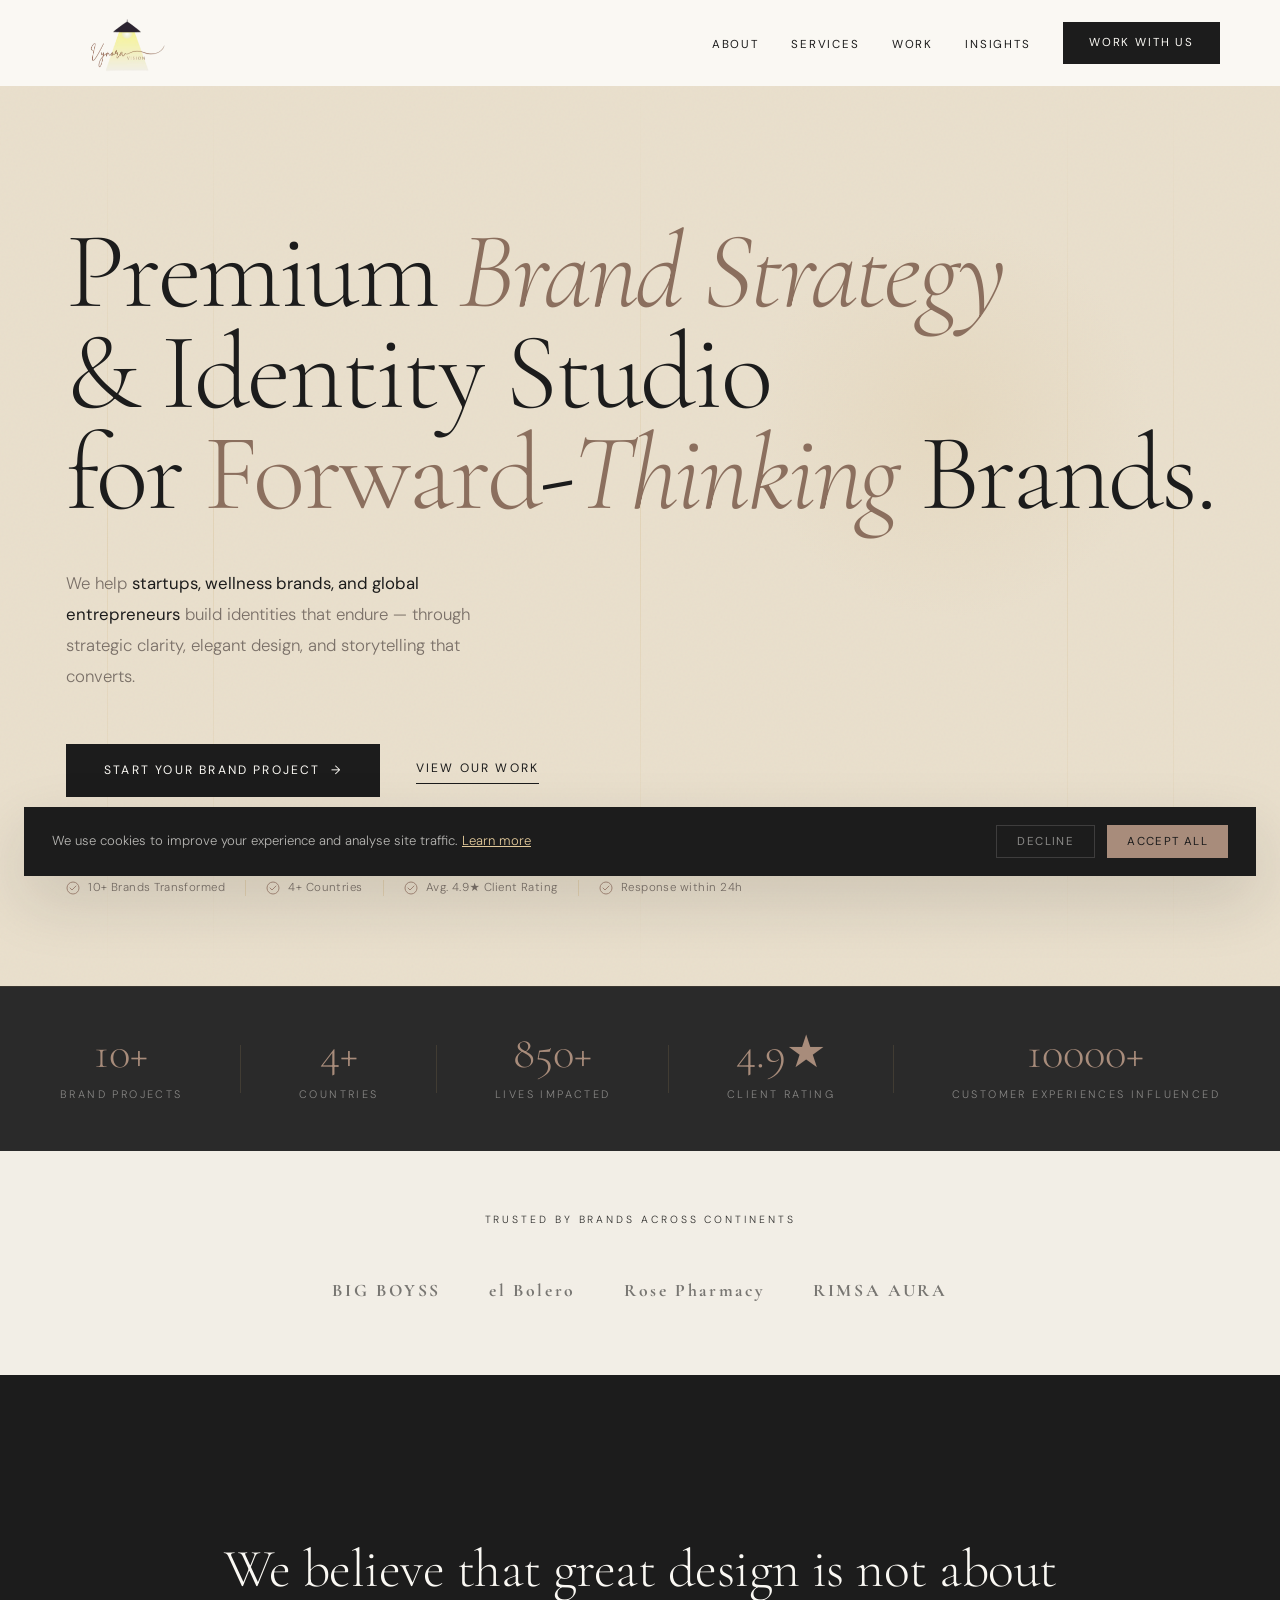
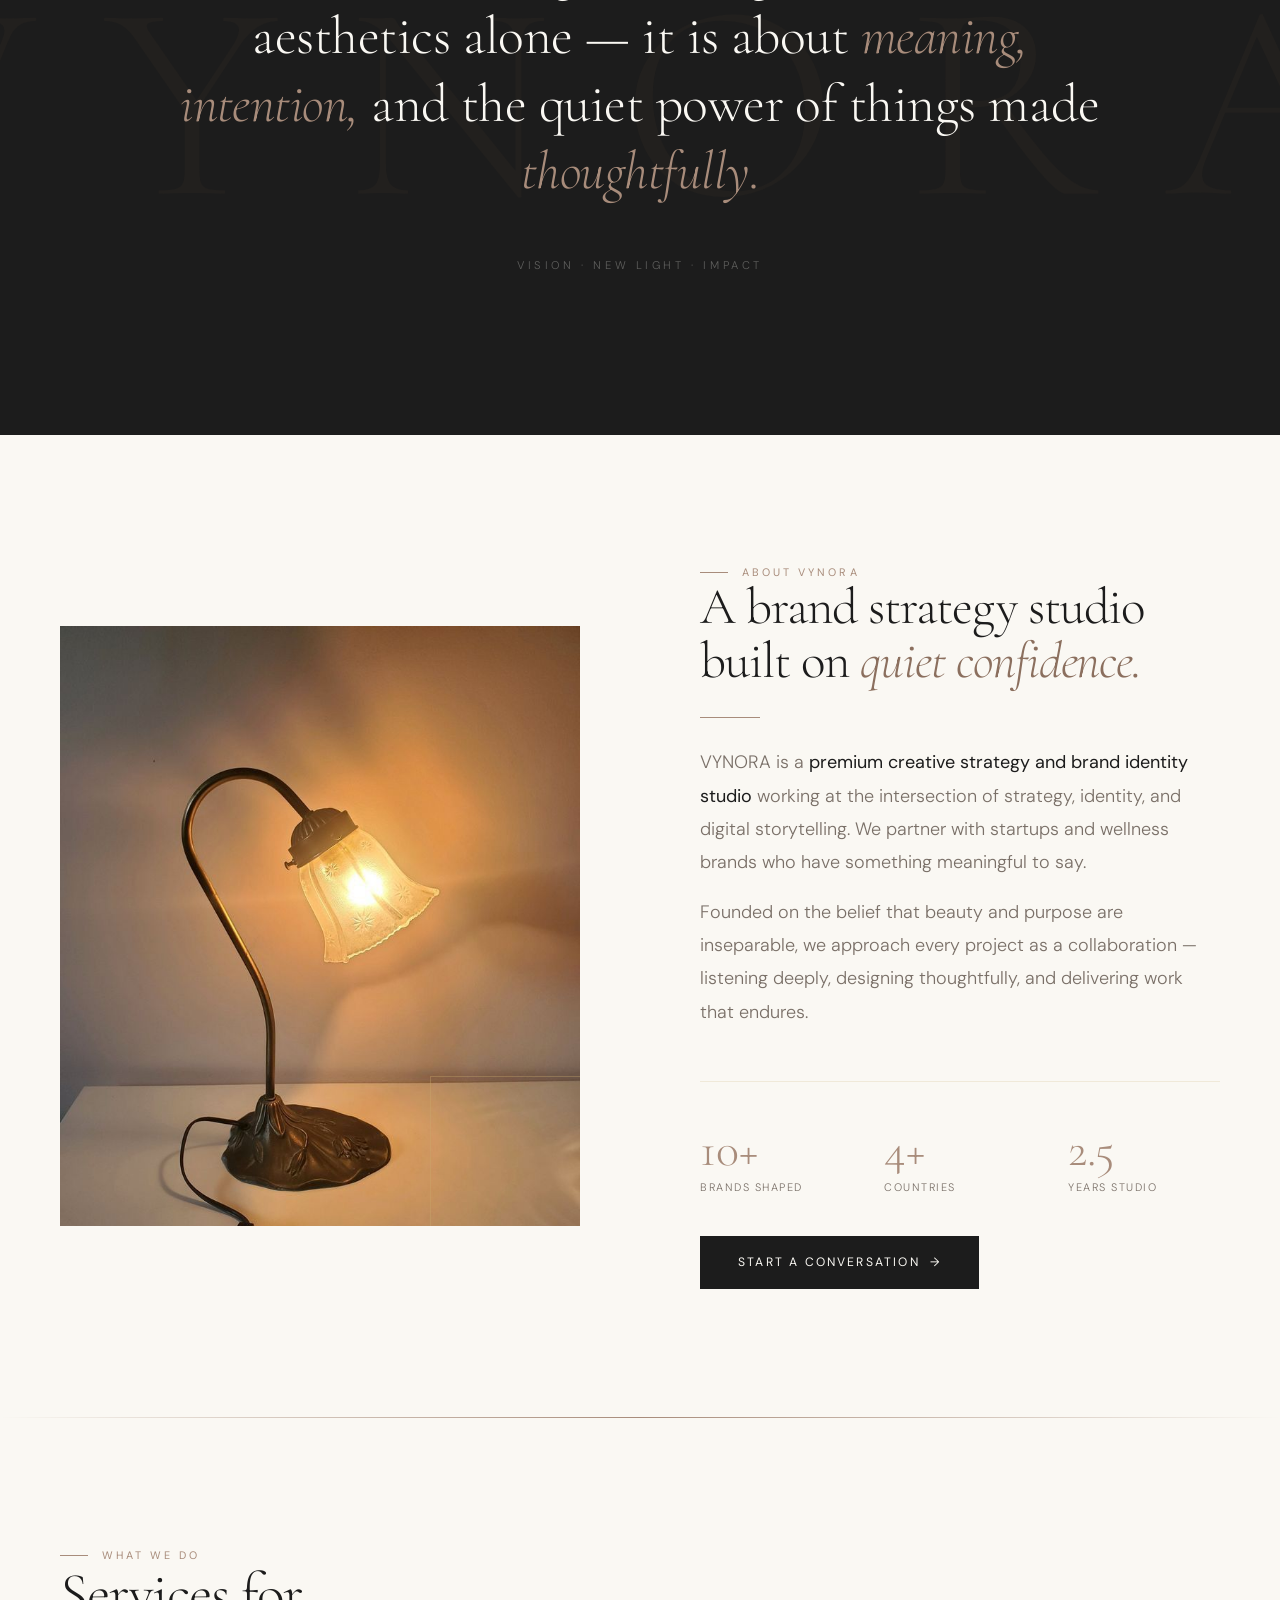
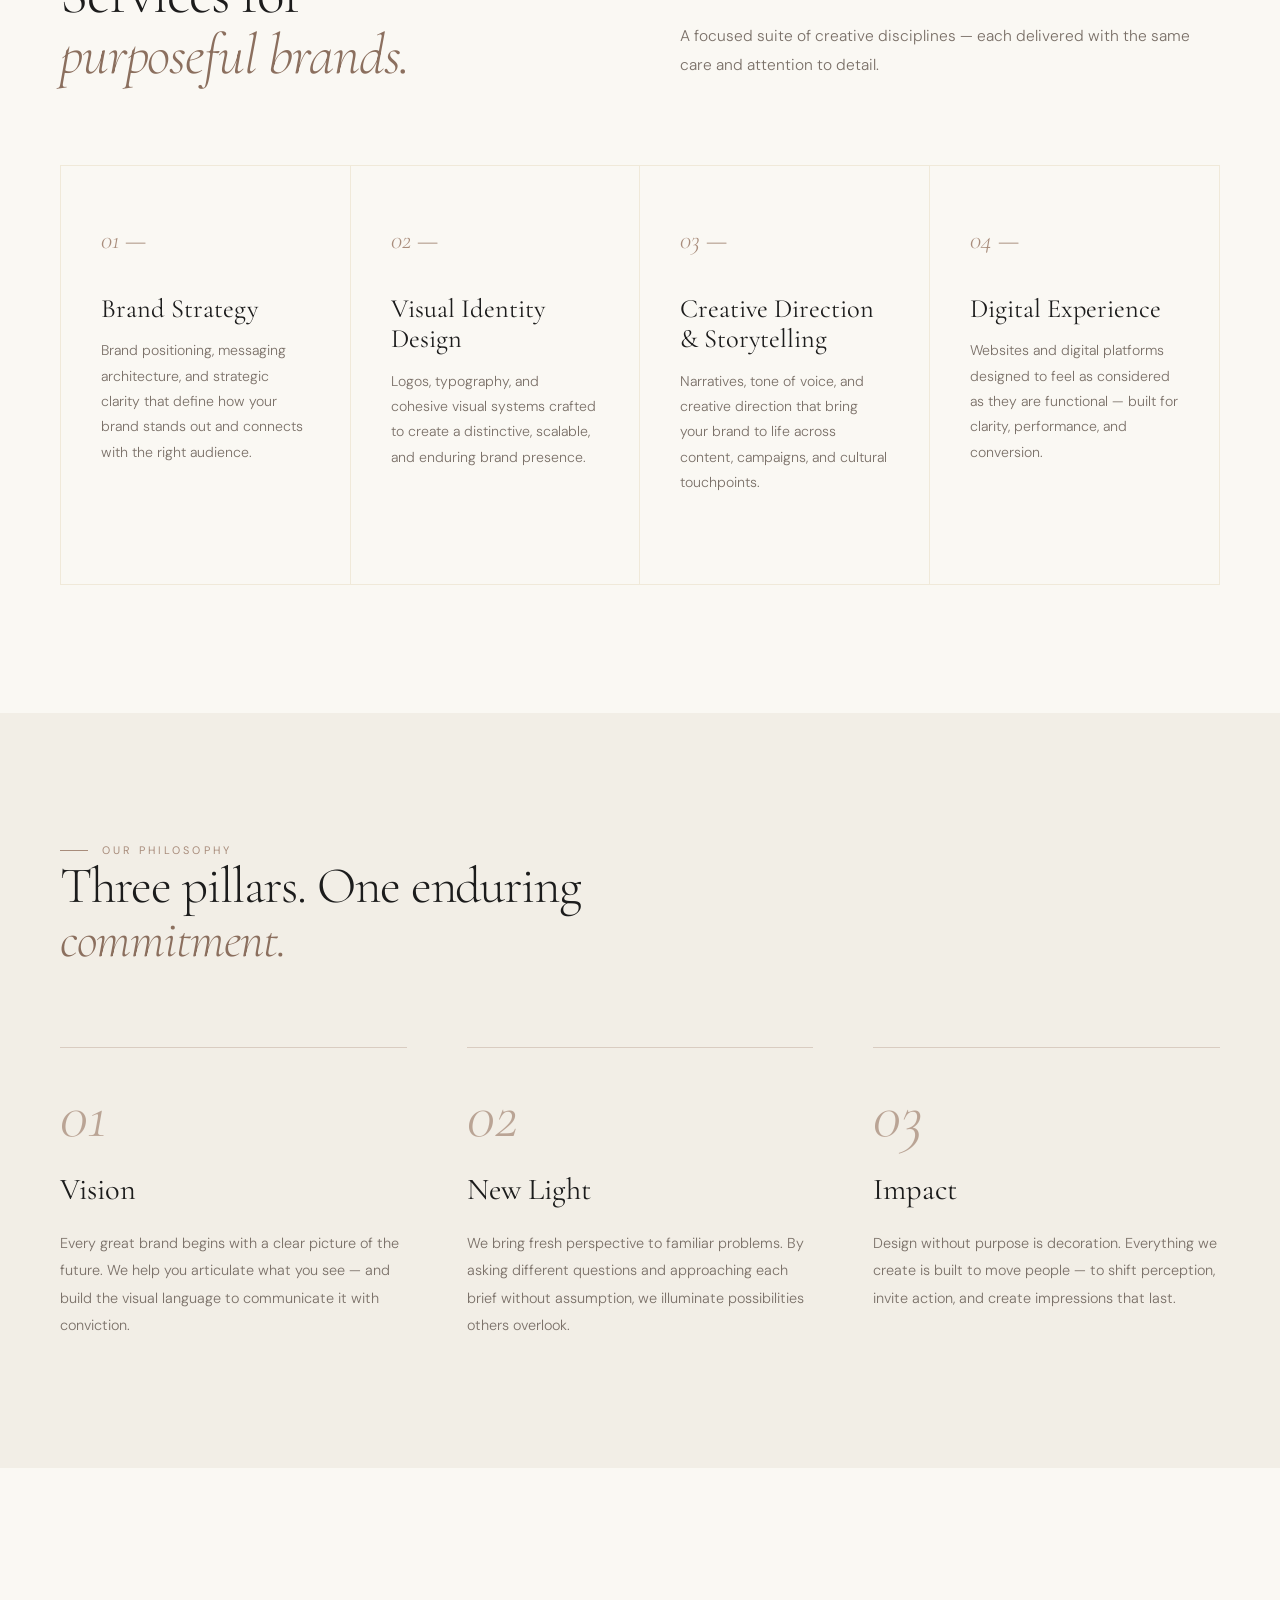
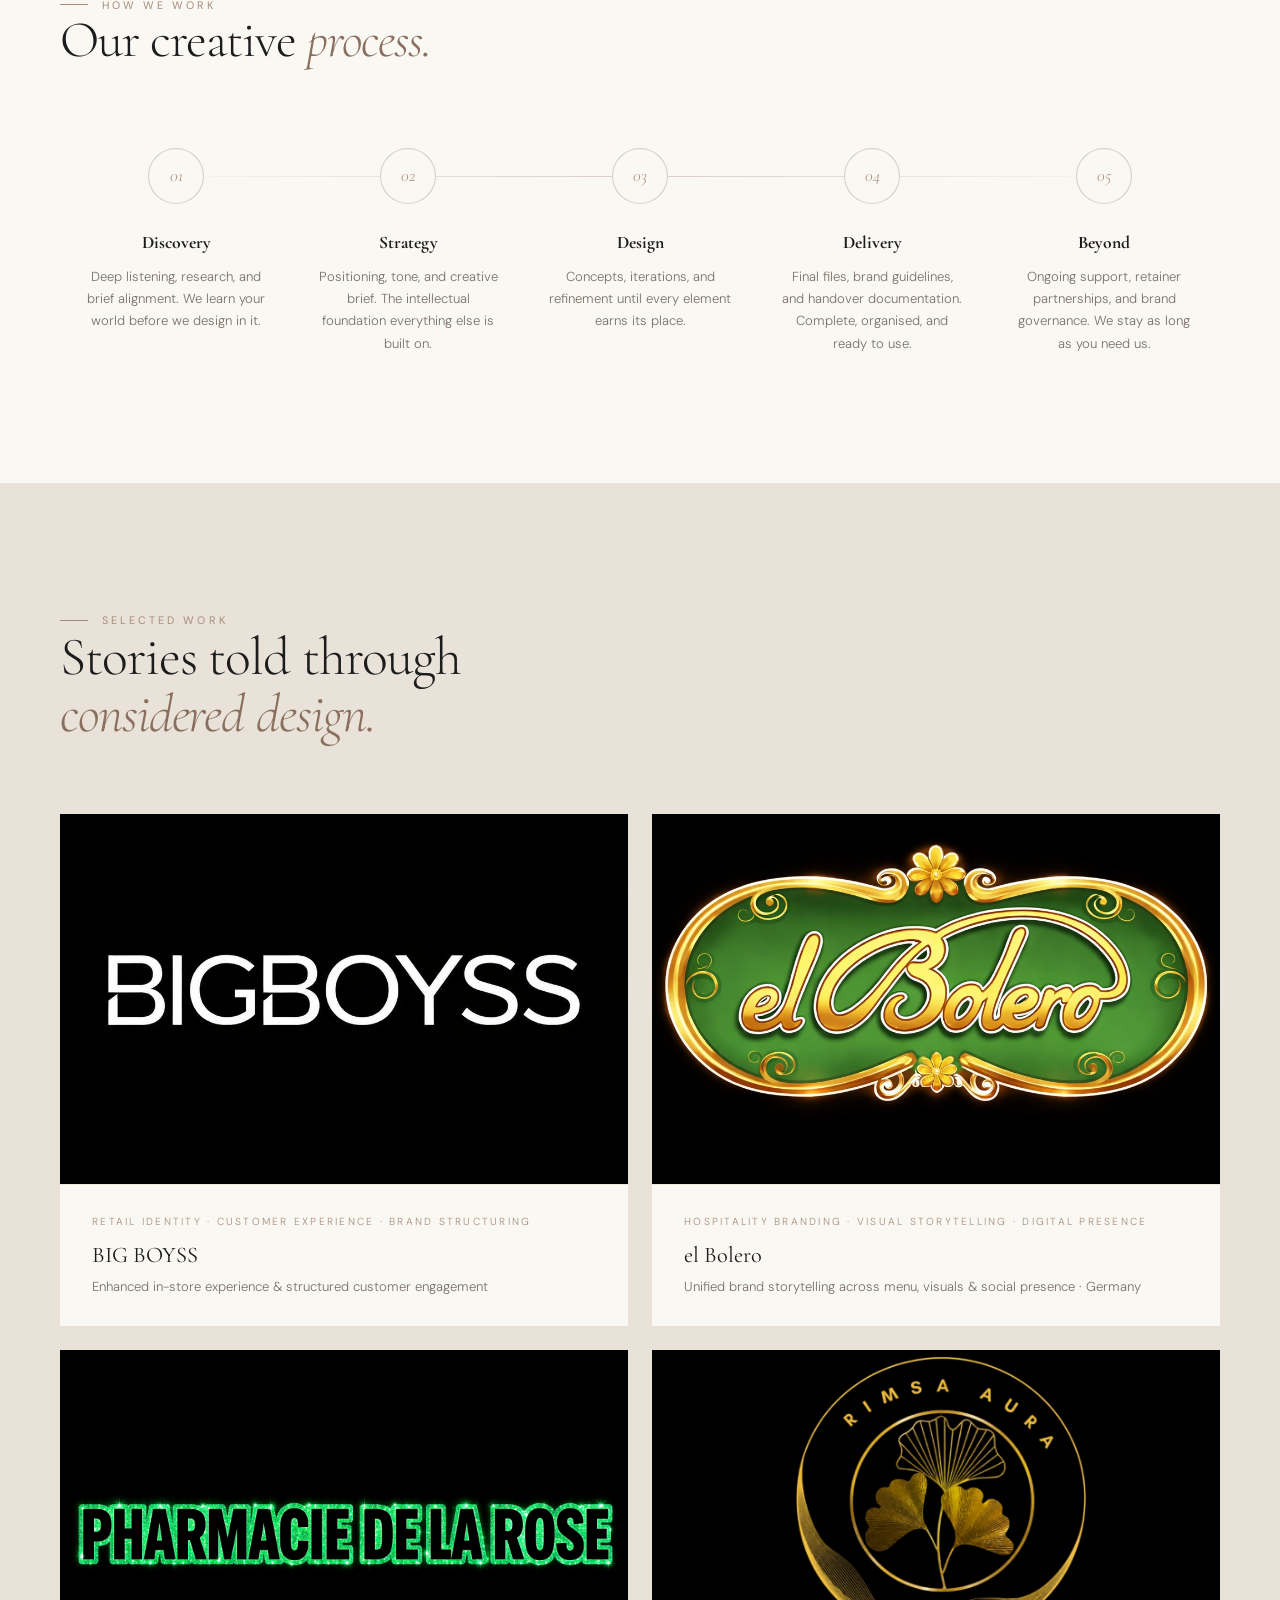
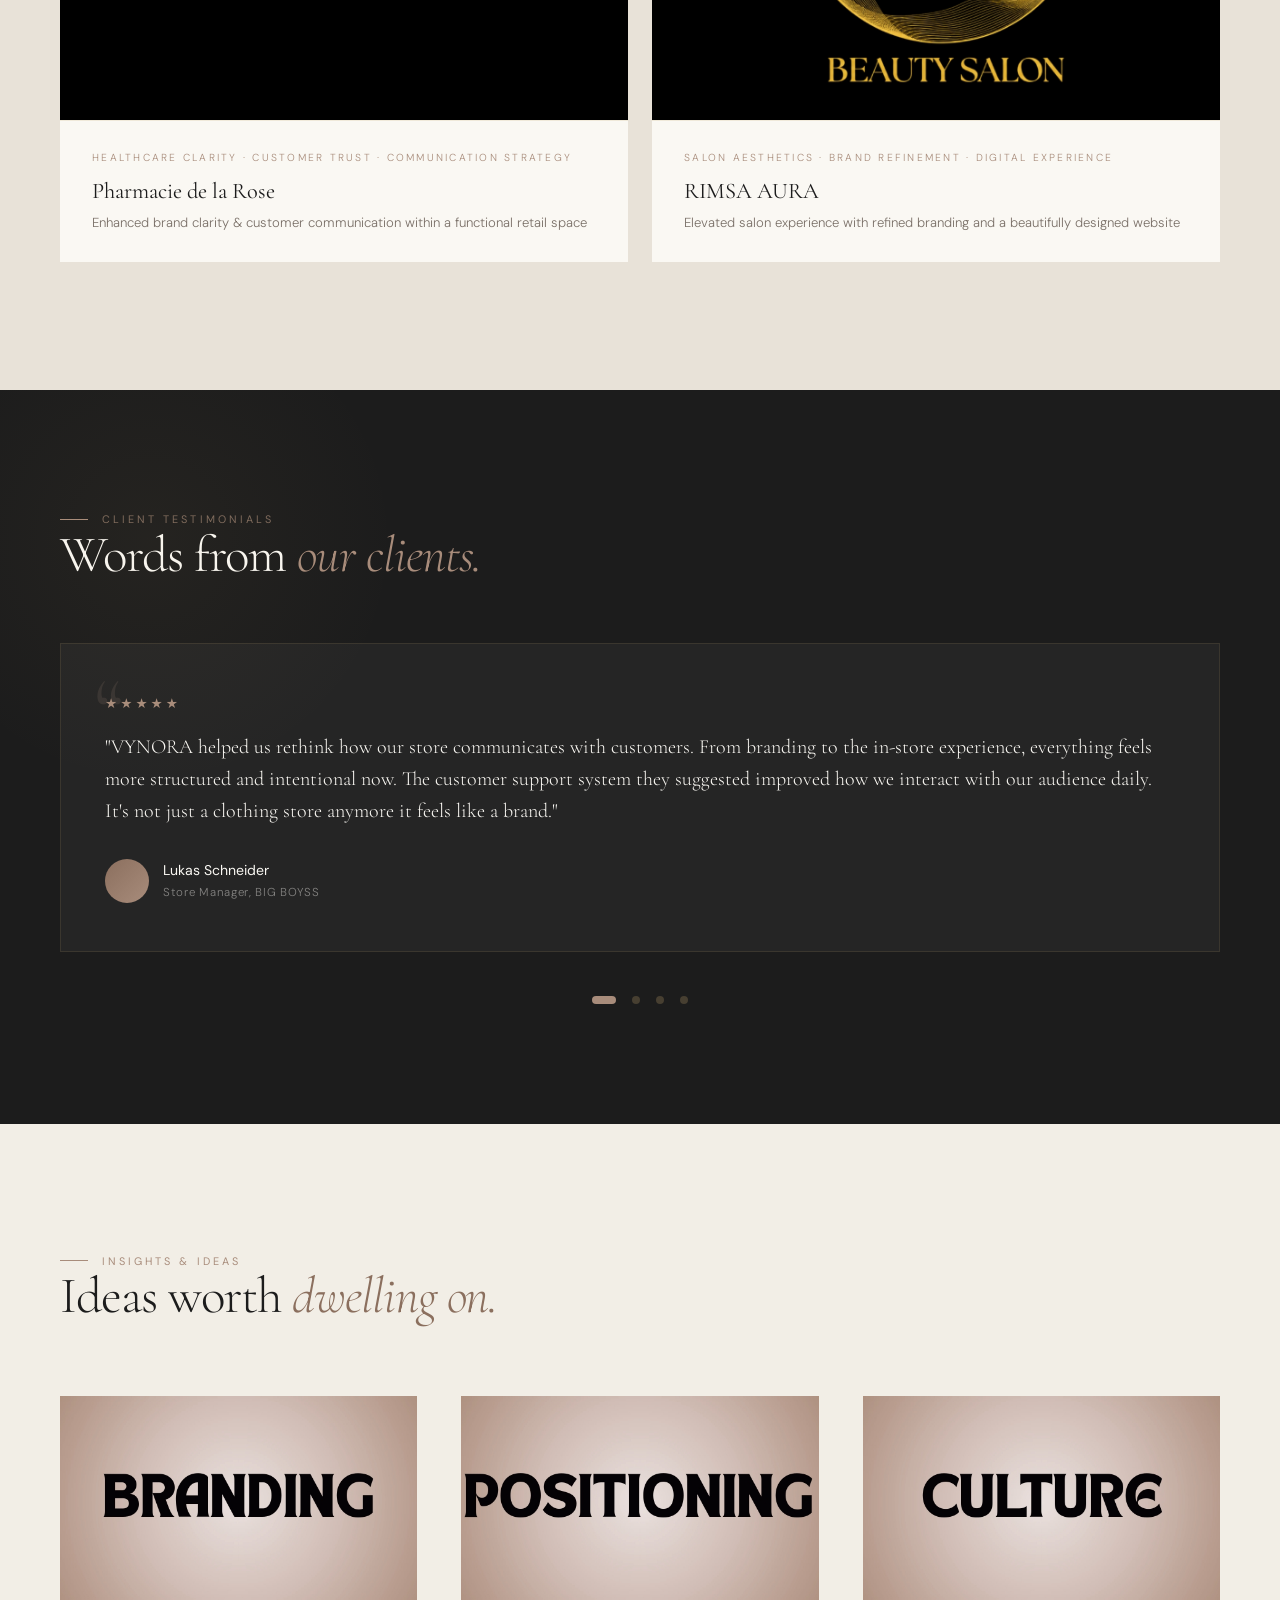
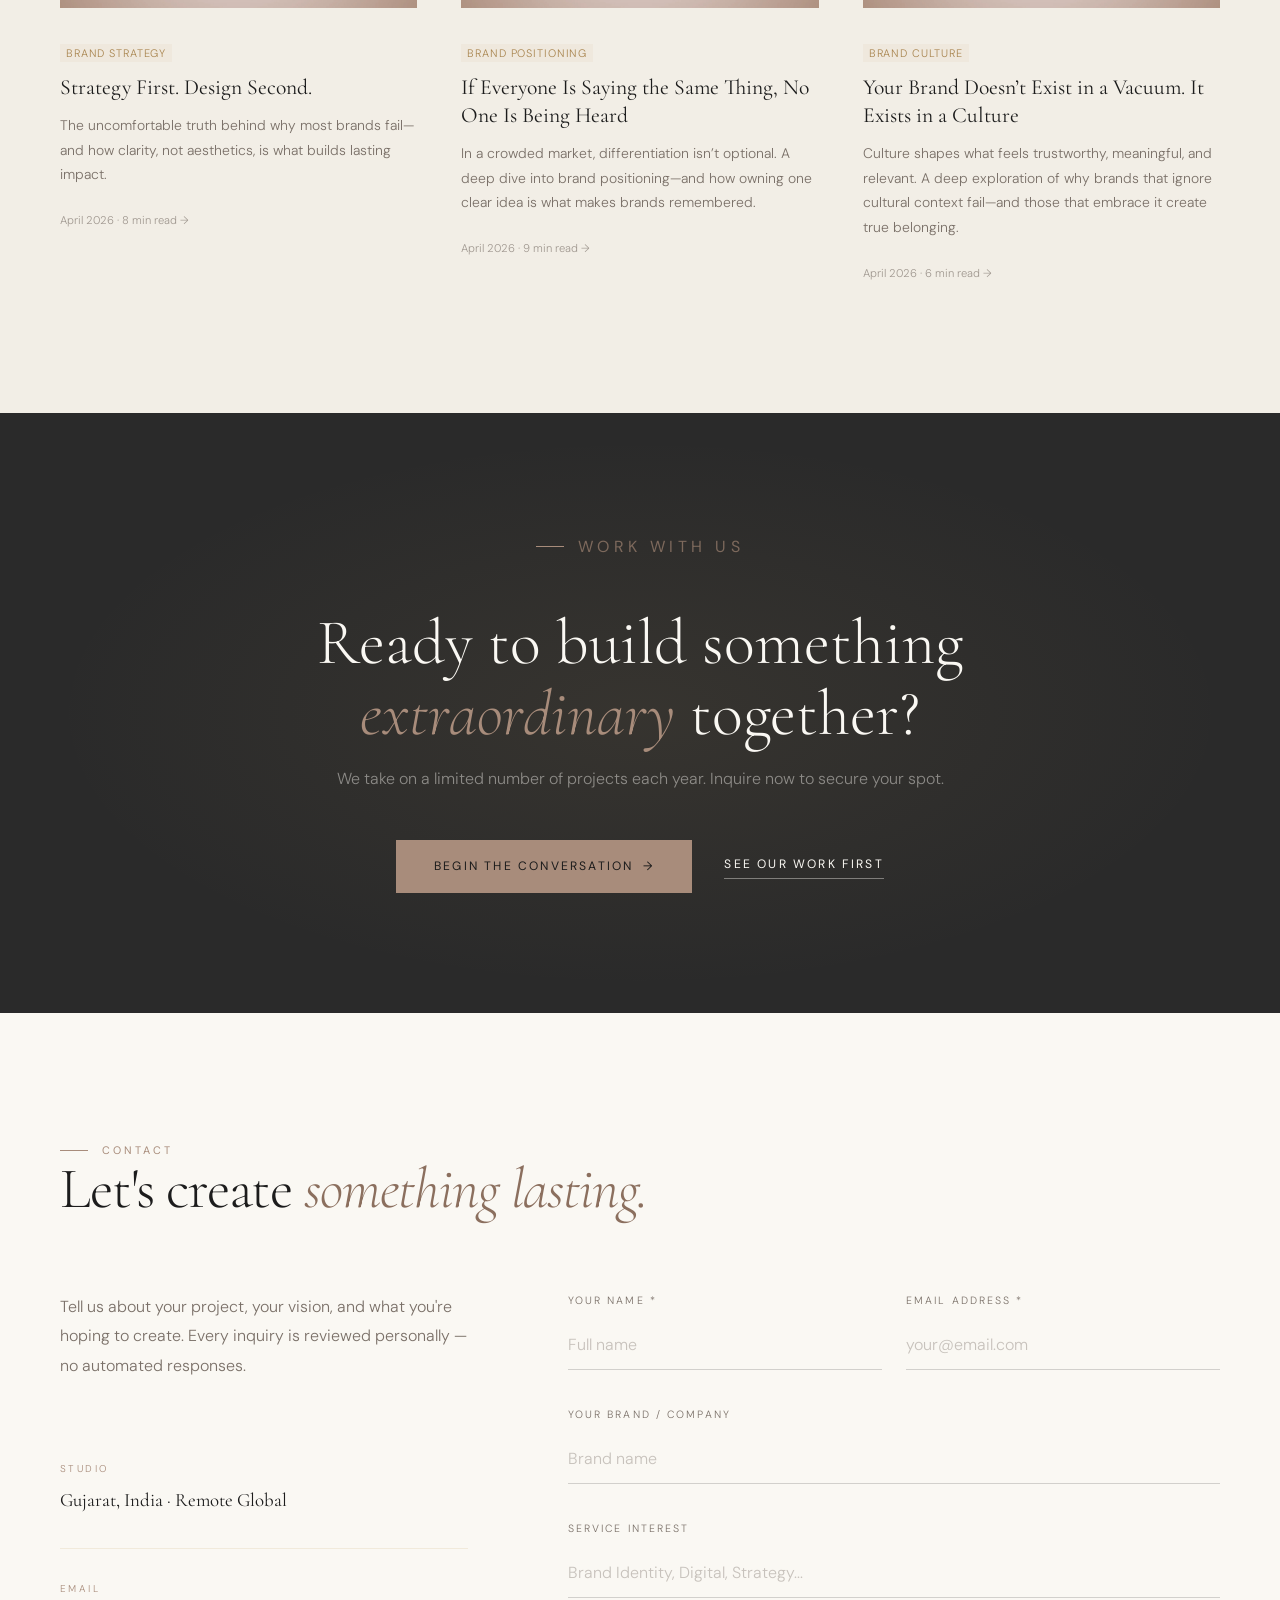
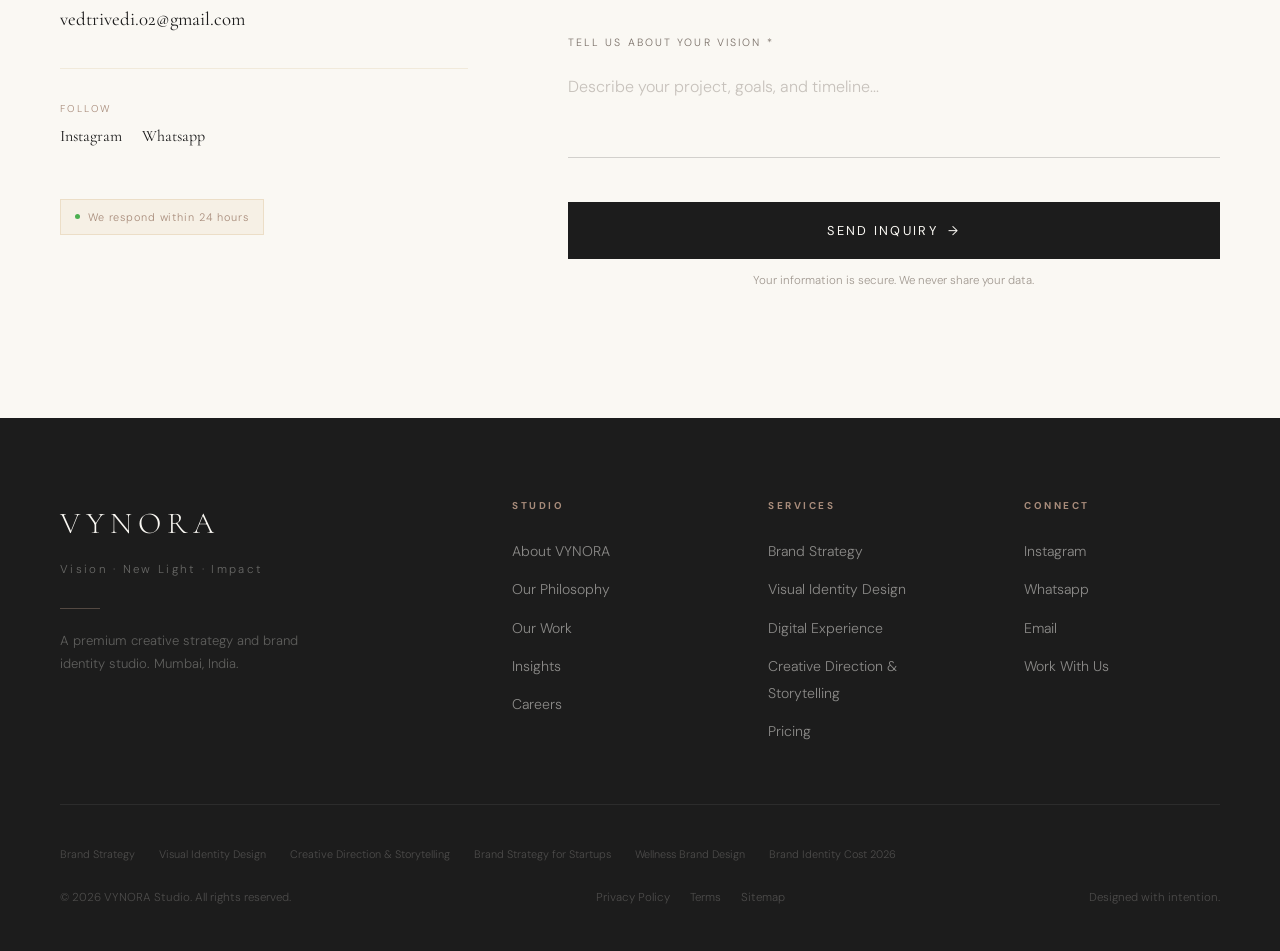
==== commit 58bf9997: "done changes for Mobile Responsivenes" ====
--- a/index.html
+++ b/index.html
@@ -357,8 +357,6 @@
             </div>
           </div>
         </div>
-
-        <div class="scroll-ind" aria-hidden="true">Scroll</div>
       </section>
 
       <!-- ══════════════════════════════════════════
@@ -780,18 +778,6 @@
                 >
               </h2>
             </div>
-            <a
-              href="#projects"
-              class="btn btn-ghost reveal"
-              style="
-                white-space: nowrap;
-                padding-bottom: 8px;
-                transition-delay: 0.2s;
-              "
-              aria-label="View all VYNORA portfolio projects"
-            >
-              View All Projects
-            </a>
           </div>
 
           <div class="projects-grid reveal-fade">
@@ -805,9 +791,9 @@
               </div>
               <div class="proj-info">
                 <div class="proj-cat">
-                  Brand Identity · Strategy · Retail Experience
-                </div>
-                <h3 class="proj-title" id="proj1-title">Big Boyss</h3>
+                  Retail Identity · Customer Experience · Brand Structuring
+                </div>
+                <h3 class="proj-title" id="proj1-title">BIG BOYSS</h3>
                 <p class="proj-result">
                   Enhanced in-store experience & structured customer engagement
                 </p>
@@ -823,8 +809,10 @@
                 </div>
               </div>
               <div class="proj-info">
-                <div class="proj-cat">Brand Identity · Strategy · Digital</div>
-                <h3 class="proj-title" id="proj2-title">El Bolero</h3>
+                <div class="proj-cat">
+                  Hospitality Branding · Visual Storytelling · Digital Presence
+                </div>
+                <h3 class="proj-title" id="proj2-title">el Bolero</h3>
                 <p class="proj-result">
                   Unified brand storytelling across menu, visuals & social
                   presence · Germany
@@ -845,7 +833,7 @@
               </div>
               <div class="proj-info">
                 <div class="proj-cat">
-                  Brand Identity · Strategy · Retail Experience
+                  Healthcare Clarity · Customer Trust · Communication Strategy
                 </div>
                 <h3 class="proj-title" id="proj3-title">
                   Pharmacie de la Rose
@@ -867,9 +855,9 @@
               </div>
               <div class="proj-info">
                 <div class="proj-cat">
-                  Brand Identity · Strategy · Digital Experience
-                </div>
-                <h3 class="proj-title" id="proj3-title">Rimsa Aura</h3>
+                  Salon Aesthetics · Brand Refinement · Digital Experience
+                </div>
+                <h3 class="proj-title" id="proj3-title">RIMSA AURA</h3>
                 <p class="proj-result">
                   Elevated salon experience with refined branding and a
                   beautifully designed website
@@ -1076,6 +1064,7 @@
 
           <div class="insights-grid">
             <!-- Article 1 — SEO: High-CPC topic -->
+
             <article
               class="insight-card reveal"
               style="transition-delay: 0.1s"
@@ -1087,7 +1076,9 @@
                   role="img"
                   aria-label="Brand strategy article illustration"
                 >
-                  <img src="./img/Article1-Branding.jpeg" alt="branding" />
+                  <a href="./insights/strategy-first-branding-not-design.html">
+                    <img src="./img/Article1-Branding.jpeg" alt="branding"
+                  /></a>
                 </div>
               </div>
               <p class="insight-tag">
@@ -1120,7 +1111,9 @@
                   role="img"
                   aria-label="Startup branding article illustration"
                 >
-                  <img src="./img/Article2-Postioning.jpeg" alt="Positioning" />
+                  <a href="./insights/why-brand-positioning-matters.html">
+                    <img src="./img/Article2-Postioning.jpeg" alt="Positioning"
+                  /></a>
                 </div>
               </div>
               <p class="insight-tag">
@@ -1154,7 +1147,9 @@
                   role="img"
                   aria-label=" brand Culture article illustration"
                 >
-                  <img src="./img/Article3-Culture.jpeg" alt="Culture" />
+                  <a href=" ./insights/why-brand-culture-matters.html">
+                    <img src="./img/Article3-Culture.jpeg" alt="Culture" />
+                  </a>
                 </div>
               </div>
               <p class="insight-tag">
@@ -1252,7 +1247,7 @@
               </p>
               <div class="contact-info-item">
                 <div class="ci-label">Studio</div>
-                <div class="ci-value">Gujrat, India · Remote Global</div>
+                <div class="ci-value">Gujarat, India · Remote Global</div>
               </div>
               <div class="contact-info-item">
                 <div class="ci-label">Email</div>
@@ -1285,7 +1280,7 @@
                   style="display: flex; gap: 20px; font-size: 1rem"
                 >
                   <a
-                    href="https://instagram.com/vynorastudio"
+                    href="https://www.instagram.com/vynora_studios?igsh=NmN4d3NkdzdobTZj"
                     target="_blank"
                     rel="noopener noreferrer"
                     style="font-family: var(--serif); transition: color 0.3s"
@@ -1295,11 +1290,11 @@
                     >Instagram</a
                   >
                   <a
-                    href="https://wa.link/99ics8"
+                    href="wa.link/vca9sk"
                     target="_blank"
                     rel="noopener noreferrer"
                     style="font-family: var(--serif); transition: color 0.3s"
-                    aria-label="Follow VYNORA on LinkedIn"
+                    aria-label="Connect us on Whatsapp"
                     onmouseover="this.style.color = 'var(--gold)'"
                     onmouseout="this.style.color = 'inherit'"
                     >Whatsapp</a
@@ -1482,14 +1477,14 @@
             <ul>
               <li>
                 <a
-                  href="https://instagram.com/vynorastudio"
+                  href="https://www.instagram.com/vynora_studios?igsh=NmN4d3NkdzdobTZj"
                   target="_blank"
                   rel="noopener"
                   >Instagram</a
                 >
               </li>
               <li>
-                <a href="https://wa.link/99ics8" target="_blank" rel="noopener"
+                <a href="wa.link/vca9sk" target="_blank" rel="noopener"
                   >Whatsapp</a
                 >
               </li>
--- a/style.css
+++ b/style.css
@@ -496,29 +496,6 @@
   background: rgba(201, 169, 110, 0.3);
 }
 
-/* Scroll indicator */
-.scroll-ind {
-  position: absolute;
-  bottom: 44px;
-  right: 60px;
-  display: flex;
-  flex-direction: column;
-  align-items: center;
-  gap: 10px;
-  font-size: 0.62rem;
-  letter-spacing: 0.22em;
-  text-transform: uppercase;
-  color: var(--muted);
-  z-index: 2;
-  animation: scrollFloat 2.5s ease-in-out infinite;
-}
-.scroll-ind::after {
-  content: "";
-  display: block;
-  width: 1px;
-  height: 52px;
-  background: linear-gradient(to bottom, var(--gold), transparent);
-}
 @keyframes scrollFloat {
   0%,
   100% {
@@ -528,8 +505,6 @@
     transform: translateY(9px);
   }
 }
-
-
 
 /* ═══════════════════════════════════════════
    BUTTONS
@@ -780,7 +755,7 @@
 }
 .svc-num {
   font-family: var(--serif);
-  font-size: 0.82rem;
+  font-size: 1.6rem;
   color: var(--gold);
   font-style: italic;
   margin-bottom: 32px;
@@ -830,7 +805,7 @@
   align-items: center;
 }
 .about-visual {
-  height: 580px;
+  height: 600px;
   position: relative;
   background: linear-gradient(155deg, #d0c4ae 0%, #b8a280 50%, #9e8462 100%);
   overflow: hidden;
@@ -1215,8 +1190,8 @@
   margin-bottom: 28px;
 }
 .insight-img-fill {
-  width: 100%;
-  height: 100%;
+  /* width: 100%;
+  height: 100%; */
   transition: transform 0.7s var(--ease);
 }
 .insight-card:hover .insight-img-fill {
@@ -1657,6 +1632,29 @@
   .form-row {
     grid-template-columns: 1fr;
   }
+  .about-visual {
+    height: 450px;
+  }
+  .process-steps {
+    grid-template-columns: 1fr;
+    gap: 32px;
+    margin-top: 48px;
+  }
+  .process-steps::before {
+    content: "";
+    position: absolute;
+    top: 28px;
+    left: 60px;
+    right: 60px;
+    height: 1px;
+    background: linear-gradient(
+      to right,
+      transparent,
+      rgba(168, 140, 123, 0.4),
+      transparent
+    );
+    z-index: 0;
+  }
 }
 @media (max-width: 480px) {
   footer .footer-top {
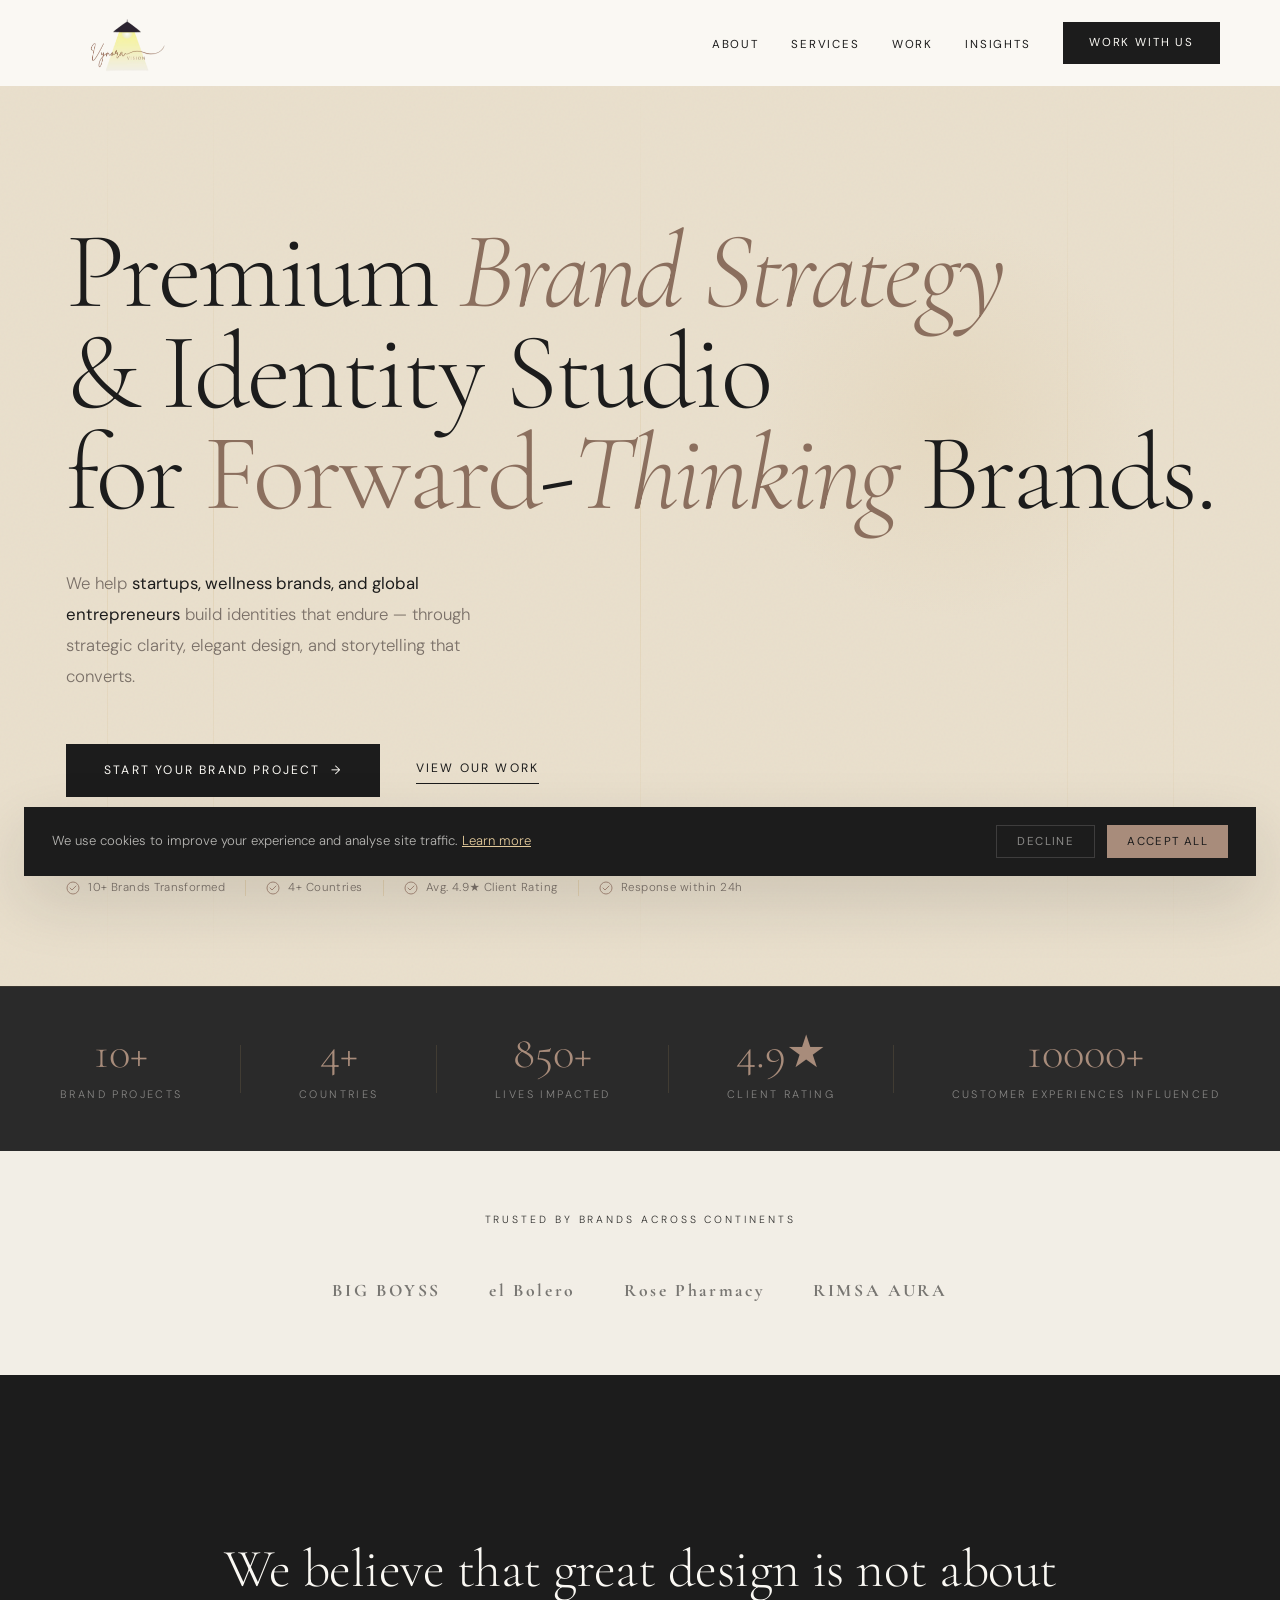
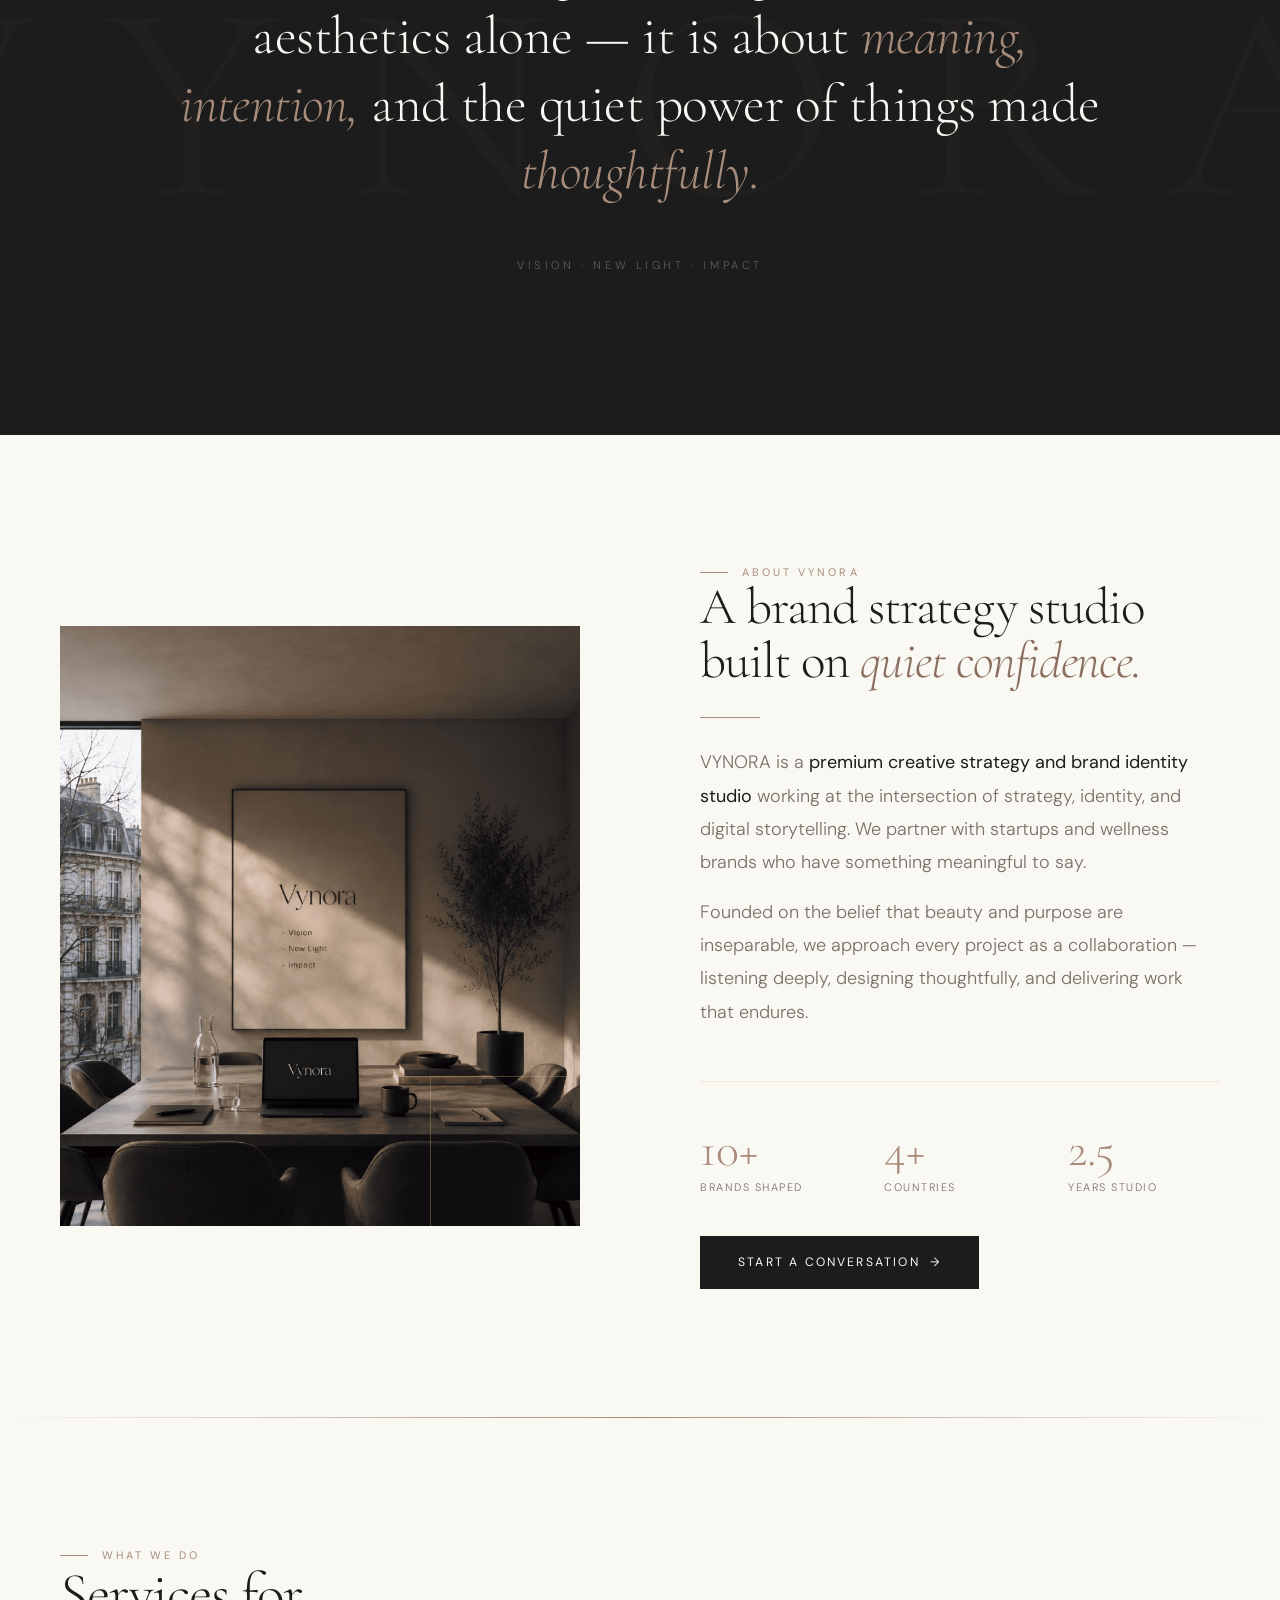
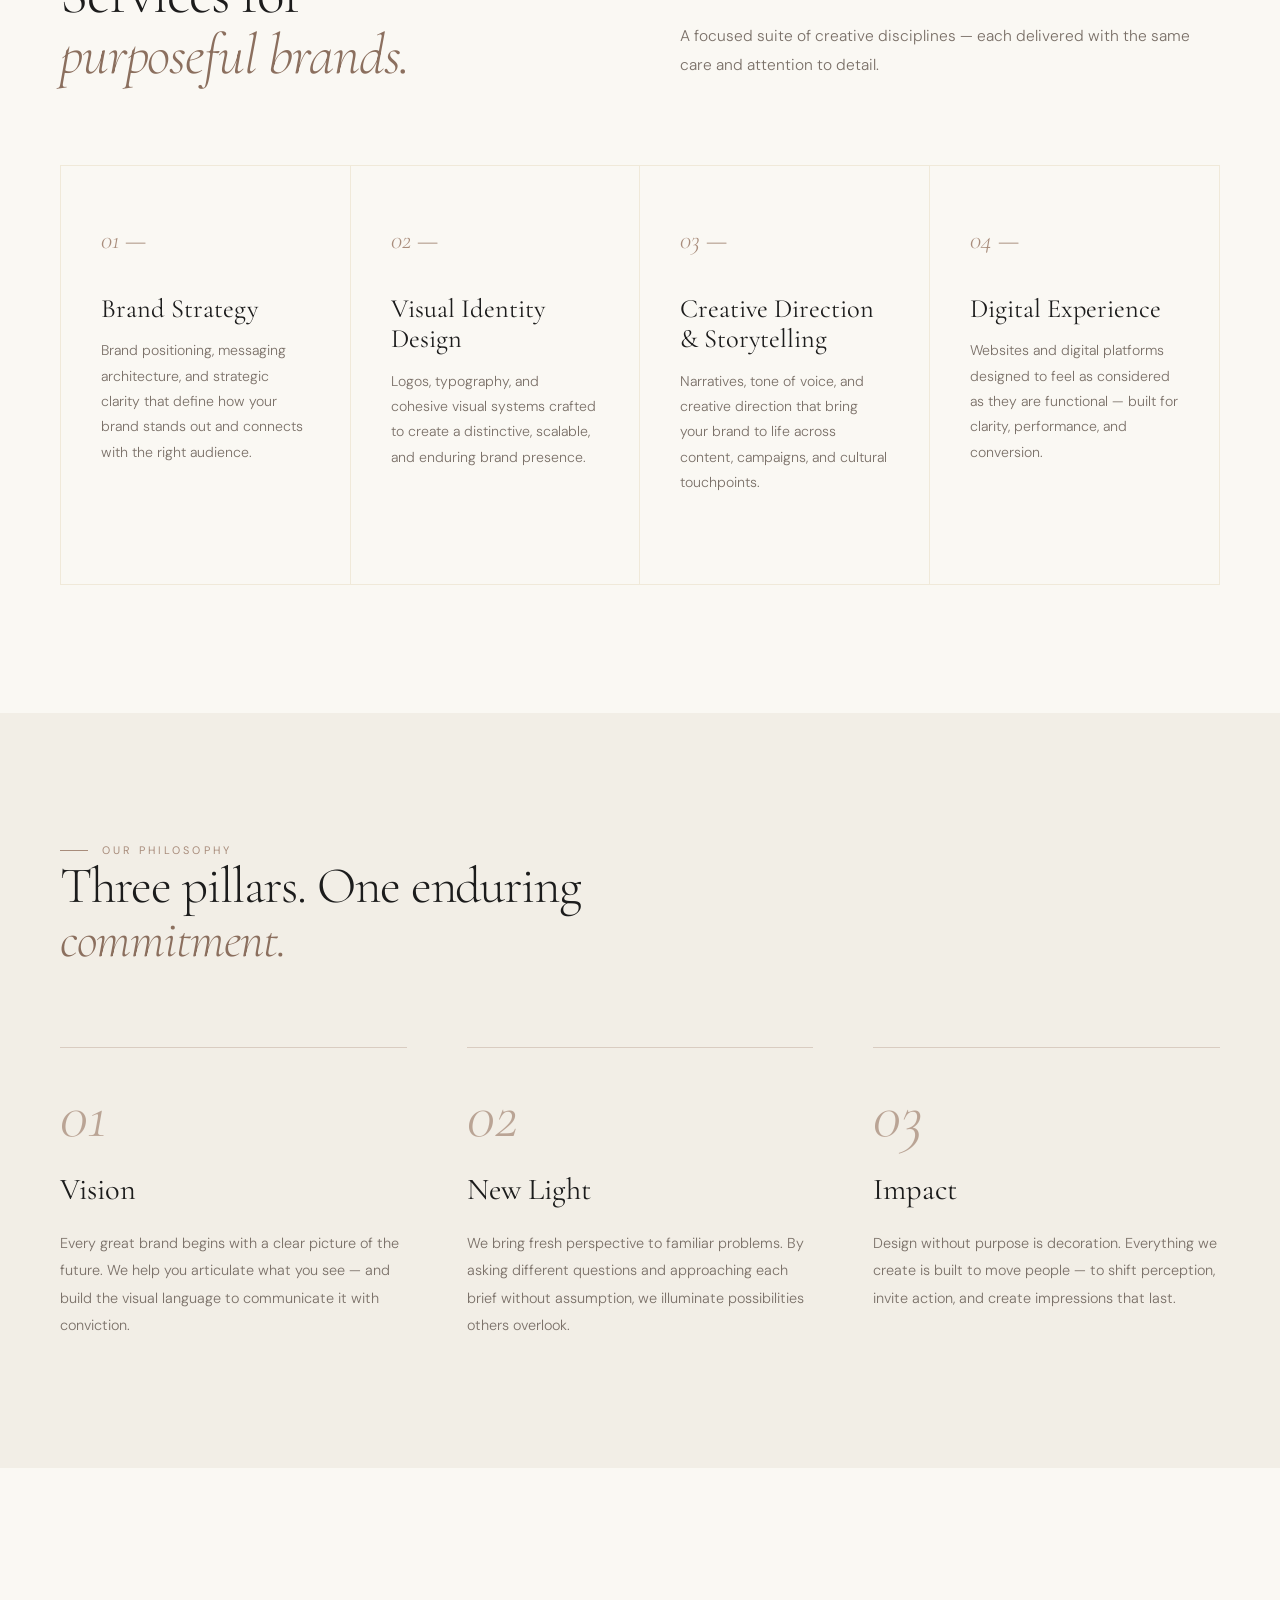
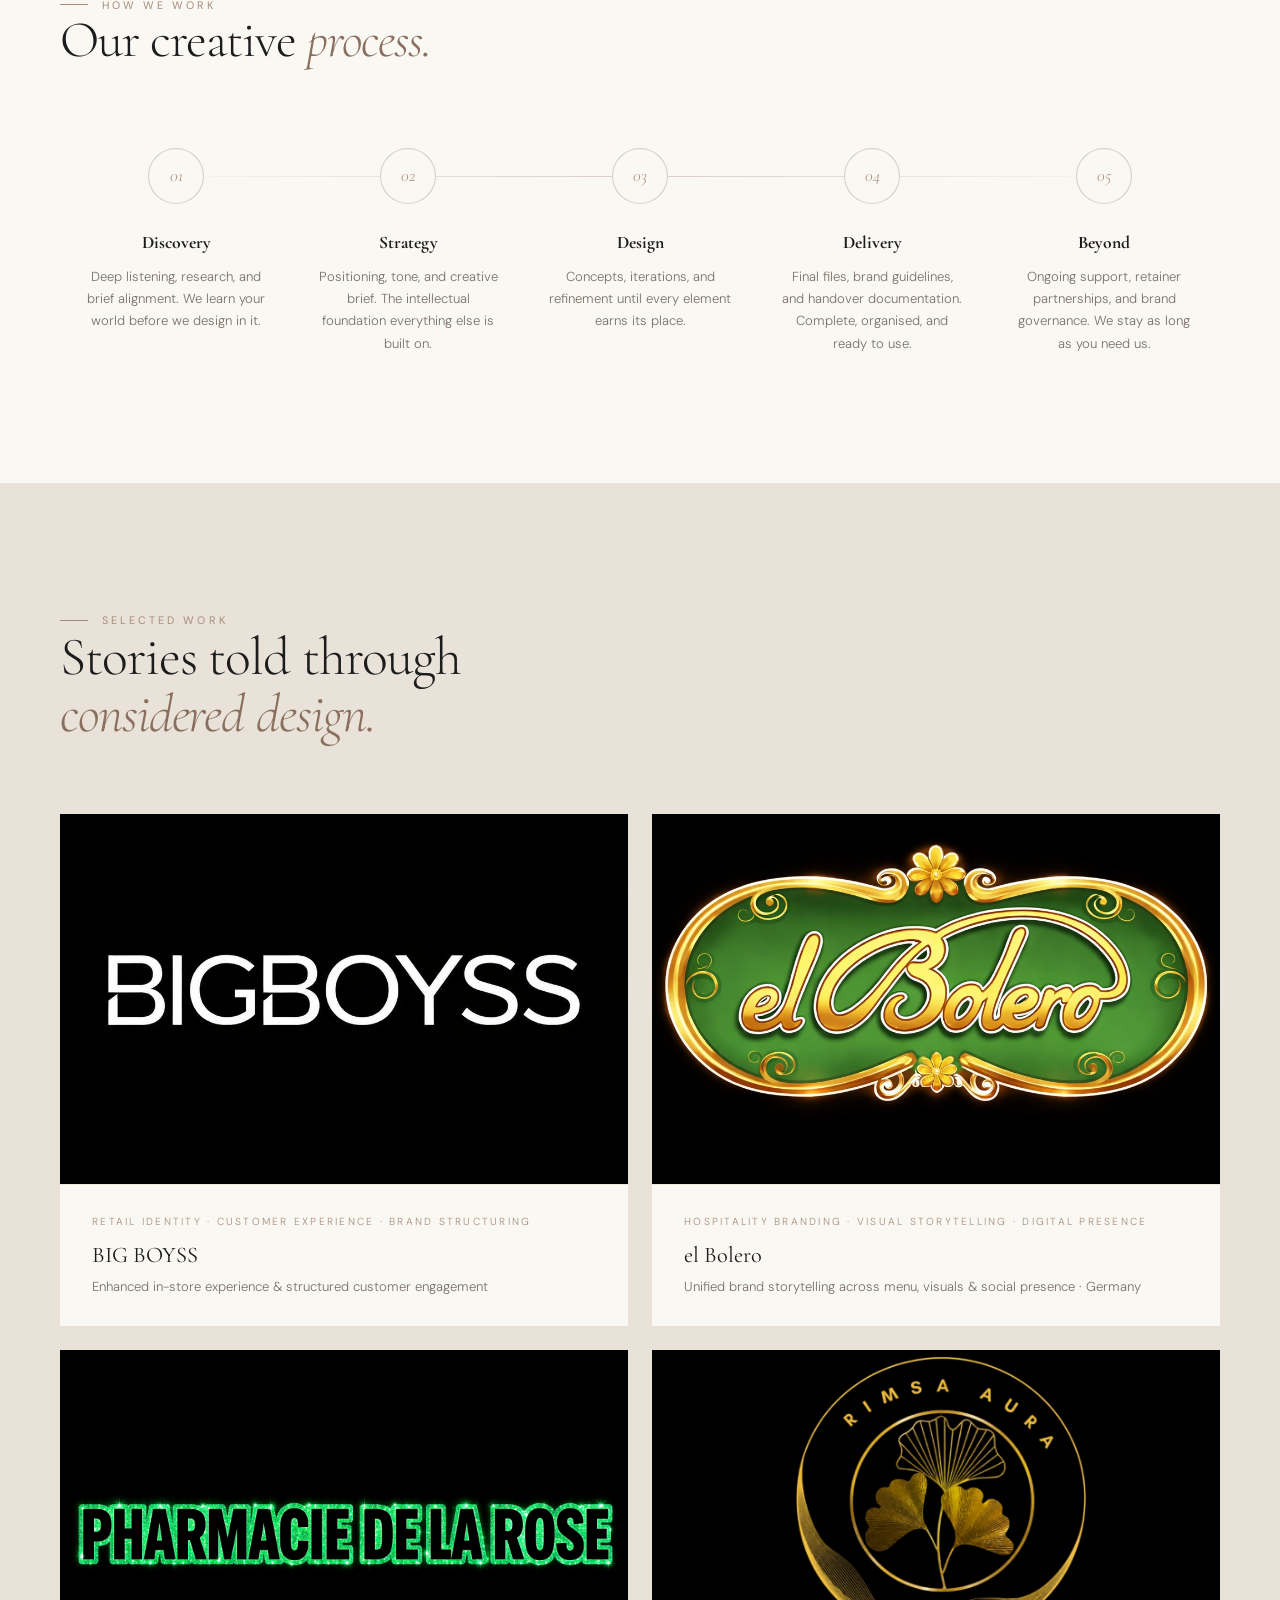
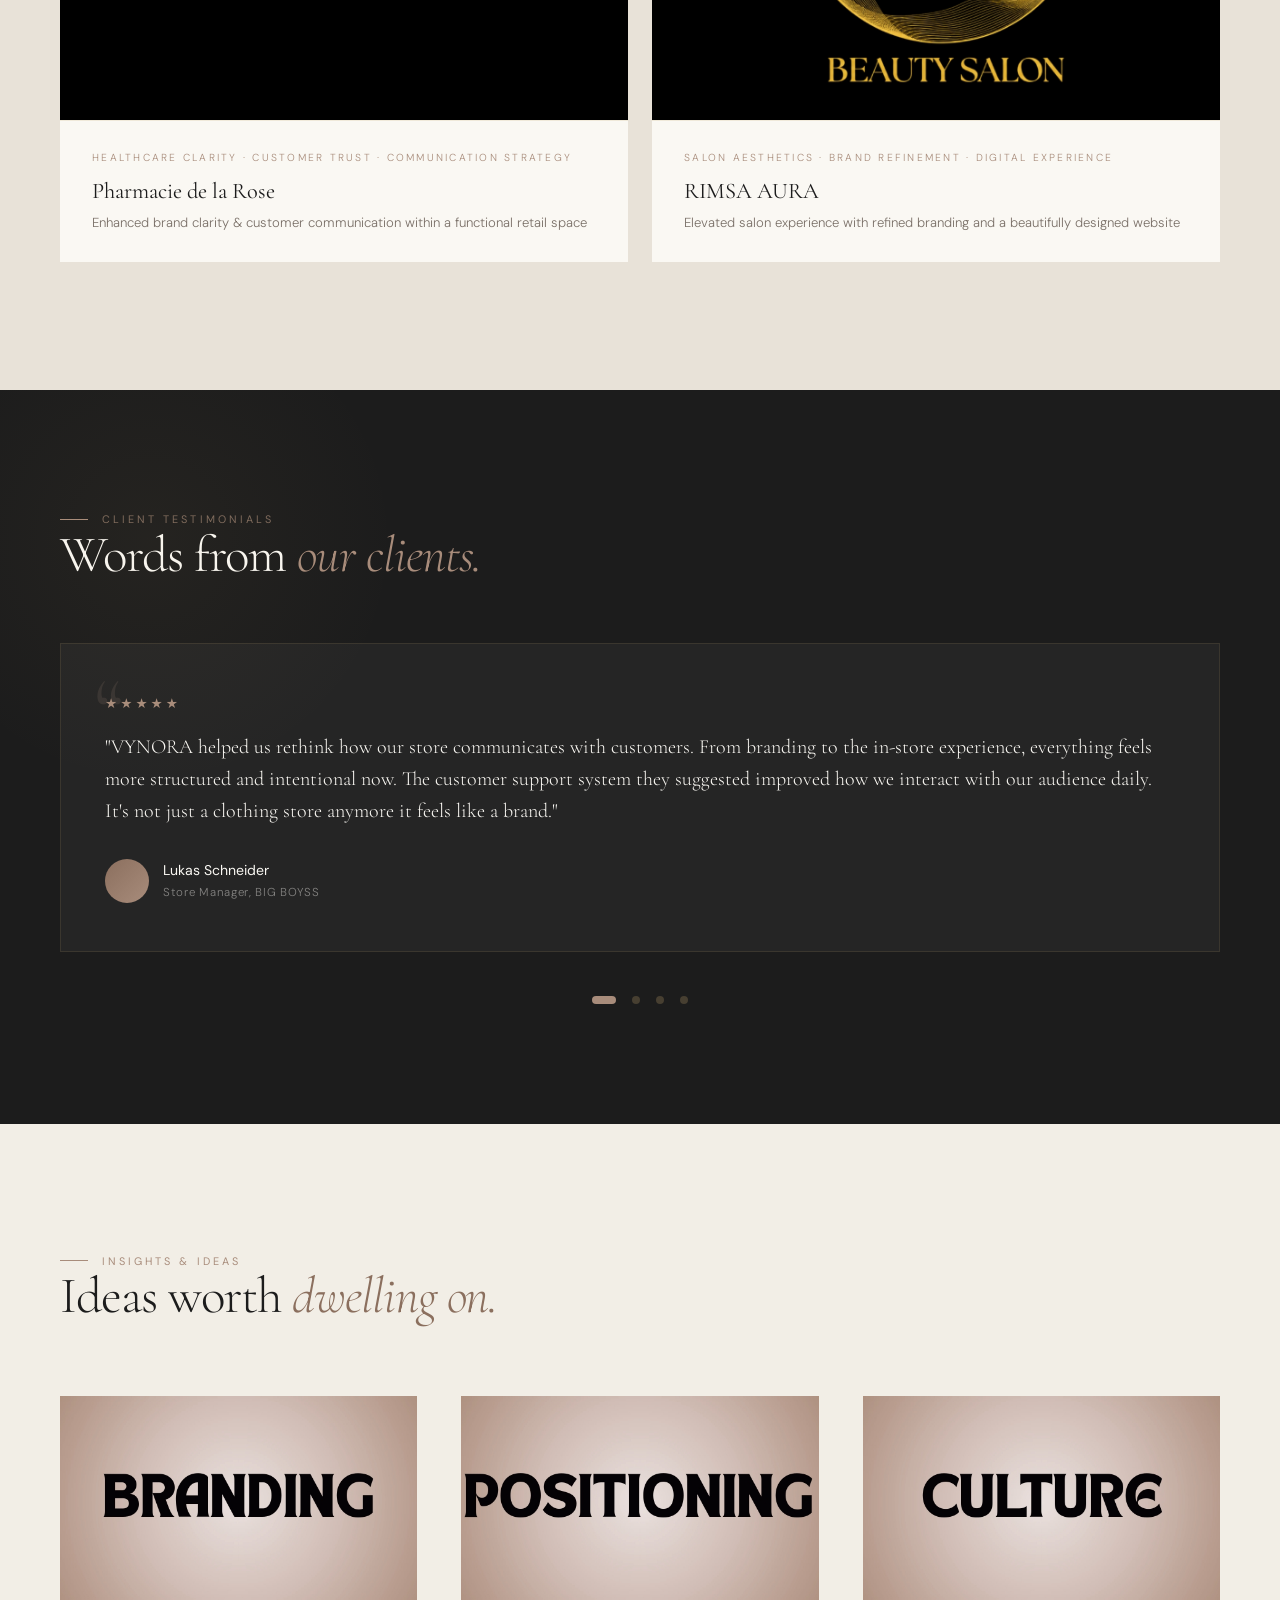
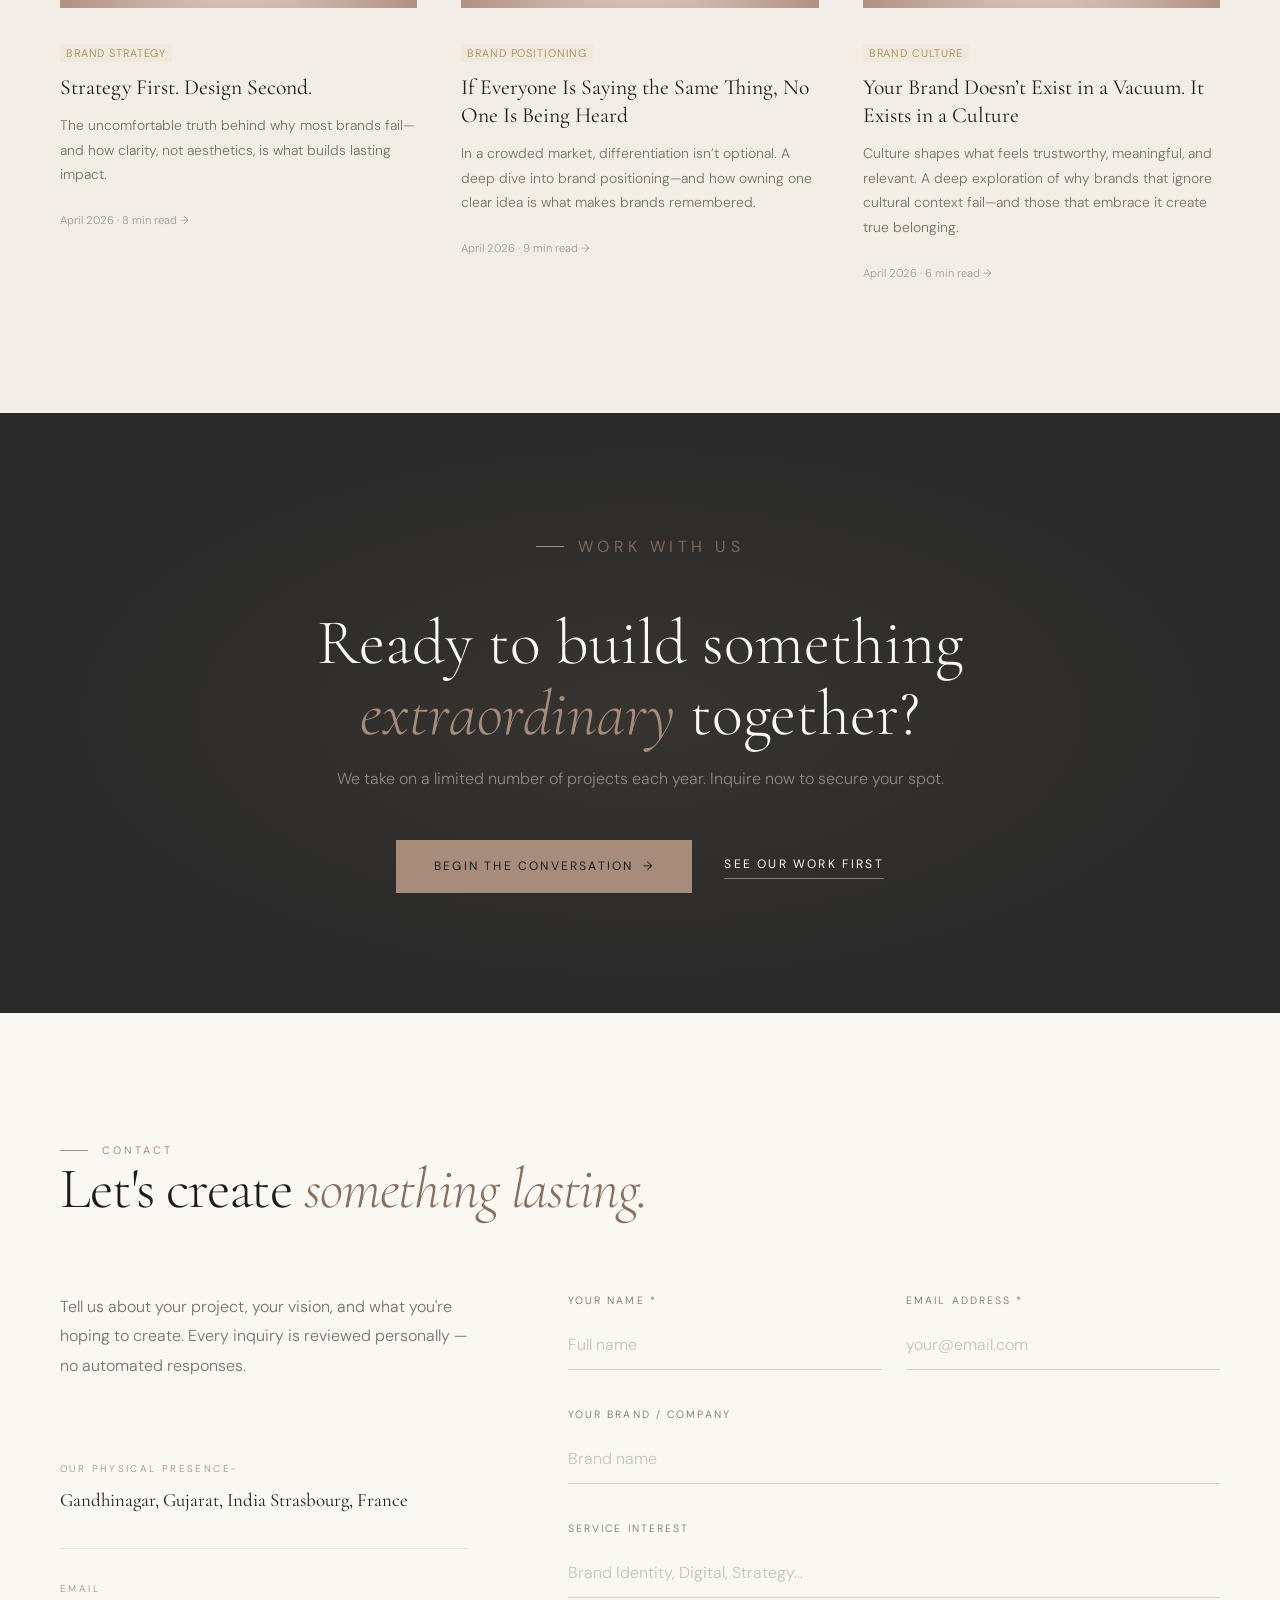
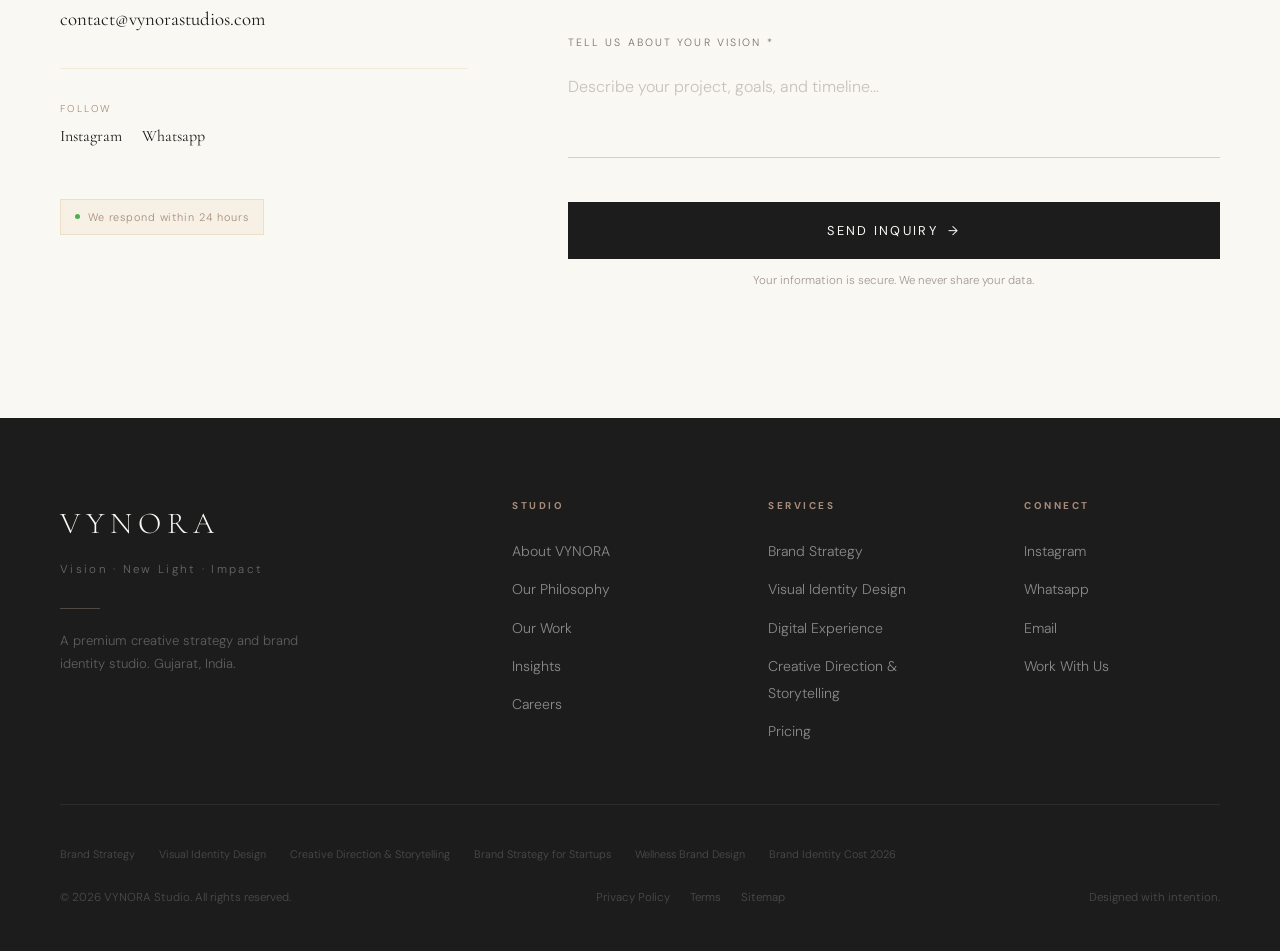
==== commit f51981f7: "done changes for contact and about section" ====
--- a/index.html
+++ b/index.html
@@ -446,7 +446,7 @@
                 role="img"
                 aria-label="VYNORA studio workspace — creative branding studio"
               >
-                <img src="./img/lamp.jpg" alt="" />
+                <img src="./img/About_Vynora.jpeg" alt="About_Vynora" />
               </div>
             </div>
             <!-- Copy -->
@@ -1246,18 +1246,20 @@
                 responses.
               </p>
               <div class="contact-info-item">
-                <div class="ci-label">Studio</div>
-                <div class="ci-value">Gujarat, India · Remote Global</div>
+                <div class="ci-label">Our Physical Presence-</div>
+                <div class="ci-value">
+                  Gandhinagar, Gujarat, India Strasbourg, France
+                </div>
               </div>
               <div class="contact-info-item">
                 <div class="ci-label">Email</div>
                 <div class="ci-value">
                   <a
-                    href="mailto:vedtrivedi.02@gmail.com"
+                    href="mailto:contact@vynorastudios.com"
                     style="color: inherit; transition: color 0.3s"
                     onmouseover="this.style.color = 'var(--gold)'"
                     onmouseout="this.style.color = 'inherit'"
-                    >vedtrivedi.02@gmail.com</a
+                    >contact@vynorastudios.com</a
                   >
                 </div>
               </div>
@@ -1290,7 +1292,7 @@
                     >Instagram</a
                   >
                   <a
-                    href="wa.link/vca9sk"
+                    href="https://wa.me/33746531930"
                     target="_blank"
                     rel="noopener noreferrer"
                     style="font-family: var(--serif); transition: color 0.3s"
@@ -1445,7 +1447,7 @@
                 max-width: 240px;
               "
             >
-              A premium creative strategy and brand identity studio. Mumbai,
+              A premium creative strategy and brand identity studio. Gujarat,
               India.
             </p>
           </div>
@@ -1484,12 +1486,15 @@
                 >
               </li>
               <li>
-                <a href="wa.link/vca9sk" target="_blank" rel="noopener"
+                <a
+                  href="https://wa.me/33746531930"
+                  target="_blank"
+                  rel="noopener"
                   >Whatsapp</a
                 >
               </li>
               <li>
-                <a href="mailto:vedtrivedi.02@gmail.com">Email</a>
+                <a href="mailto:contact@vynorastudios.com">Email</a>
               </li>
               <li><a href="#contact">Work With Us</a></li>
             </ul>
--- a/style.css
+++ b/style.css
@@ -807,7 +807,7 @@
 .about-visual {
   height: 600px;
   position: relative;
-  background: linear-gradient(155deg, #d0c4ae 0%, #b8a280 50%, #9e8462 100%);
+
   overflow: hidden;
 }
 .about-visual::after {
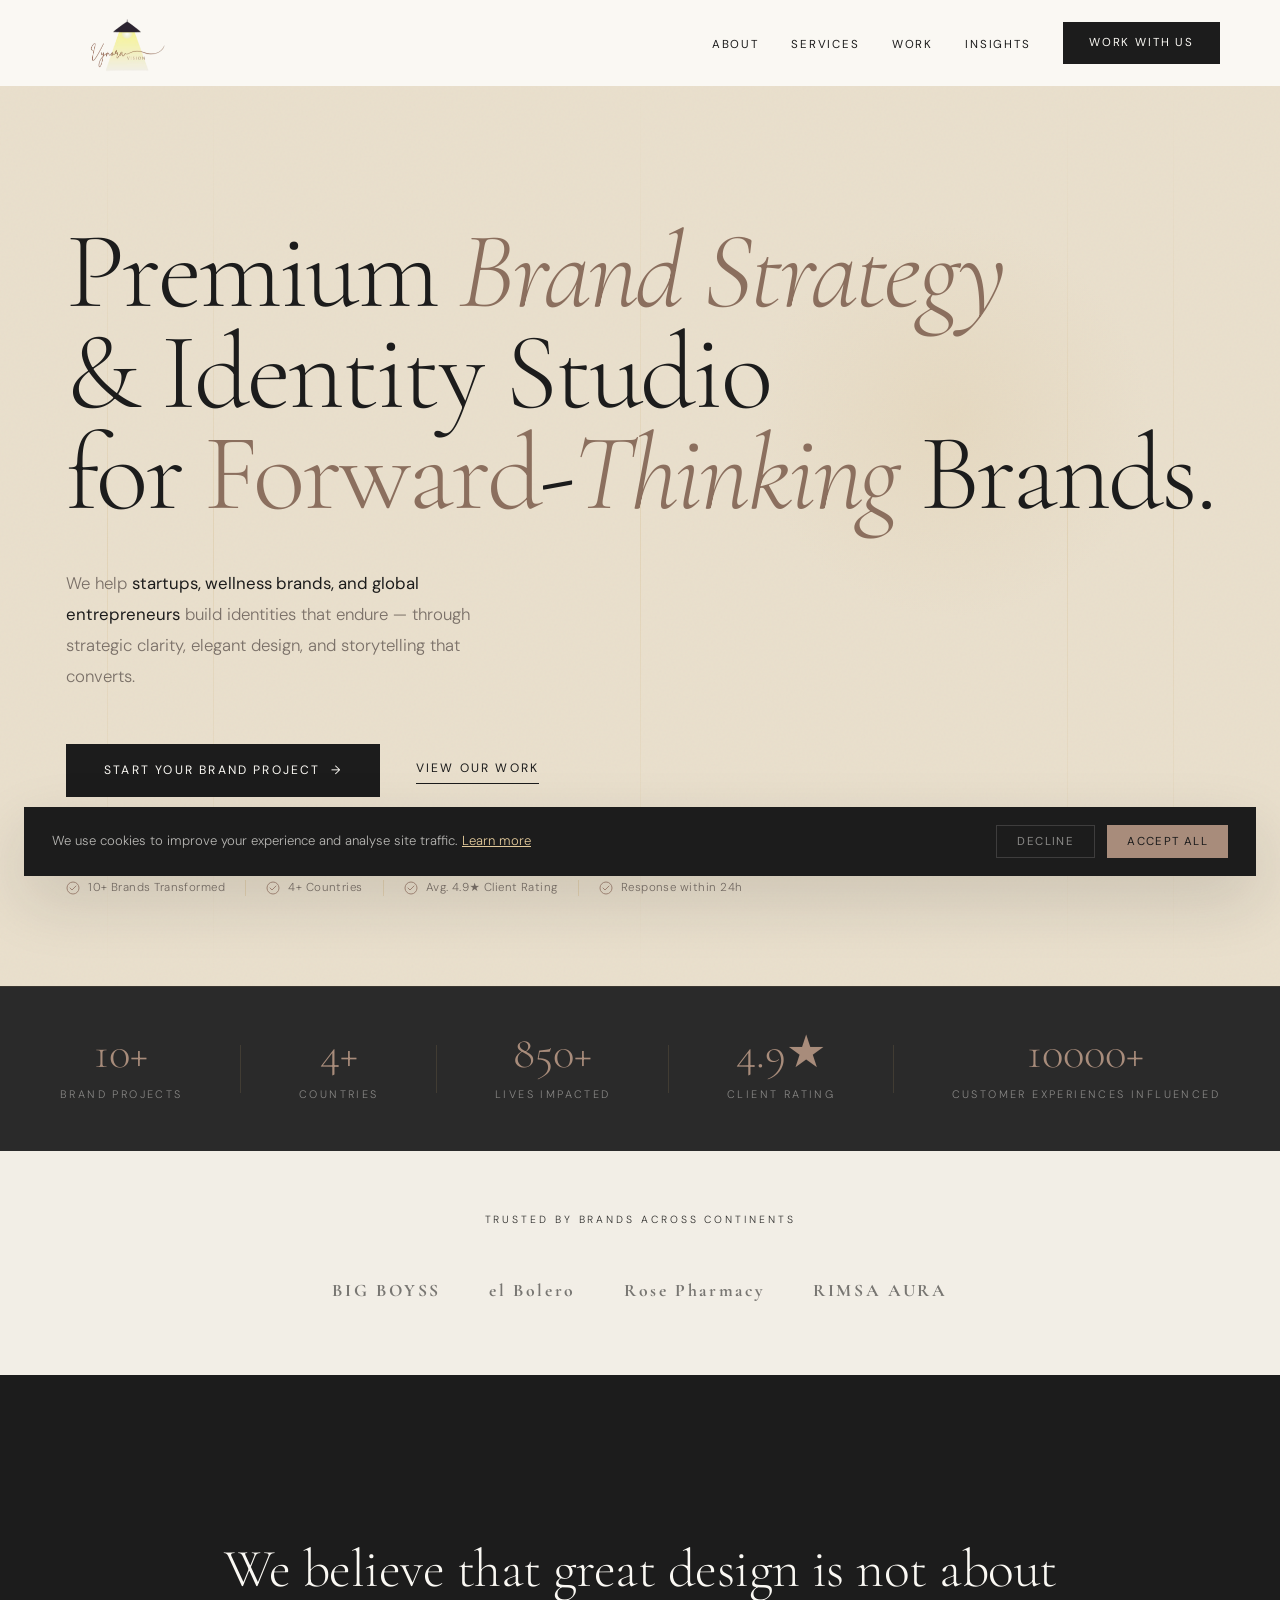
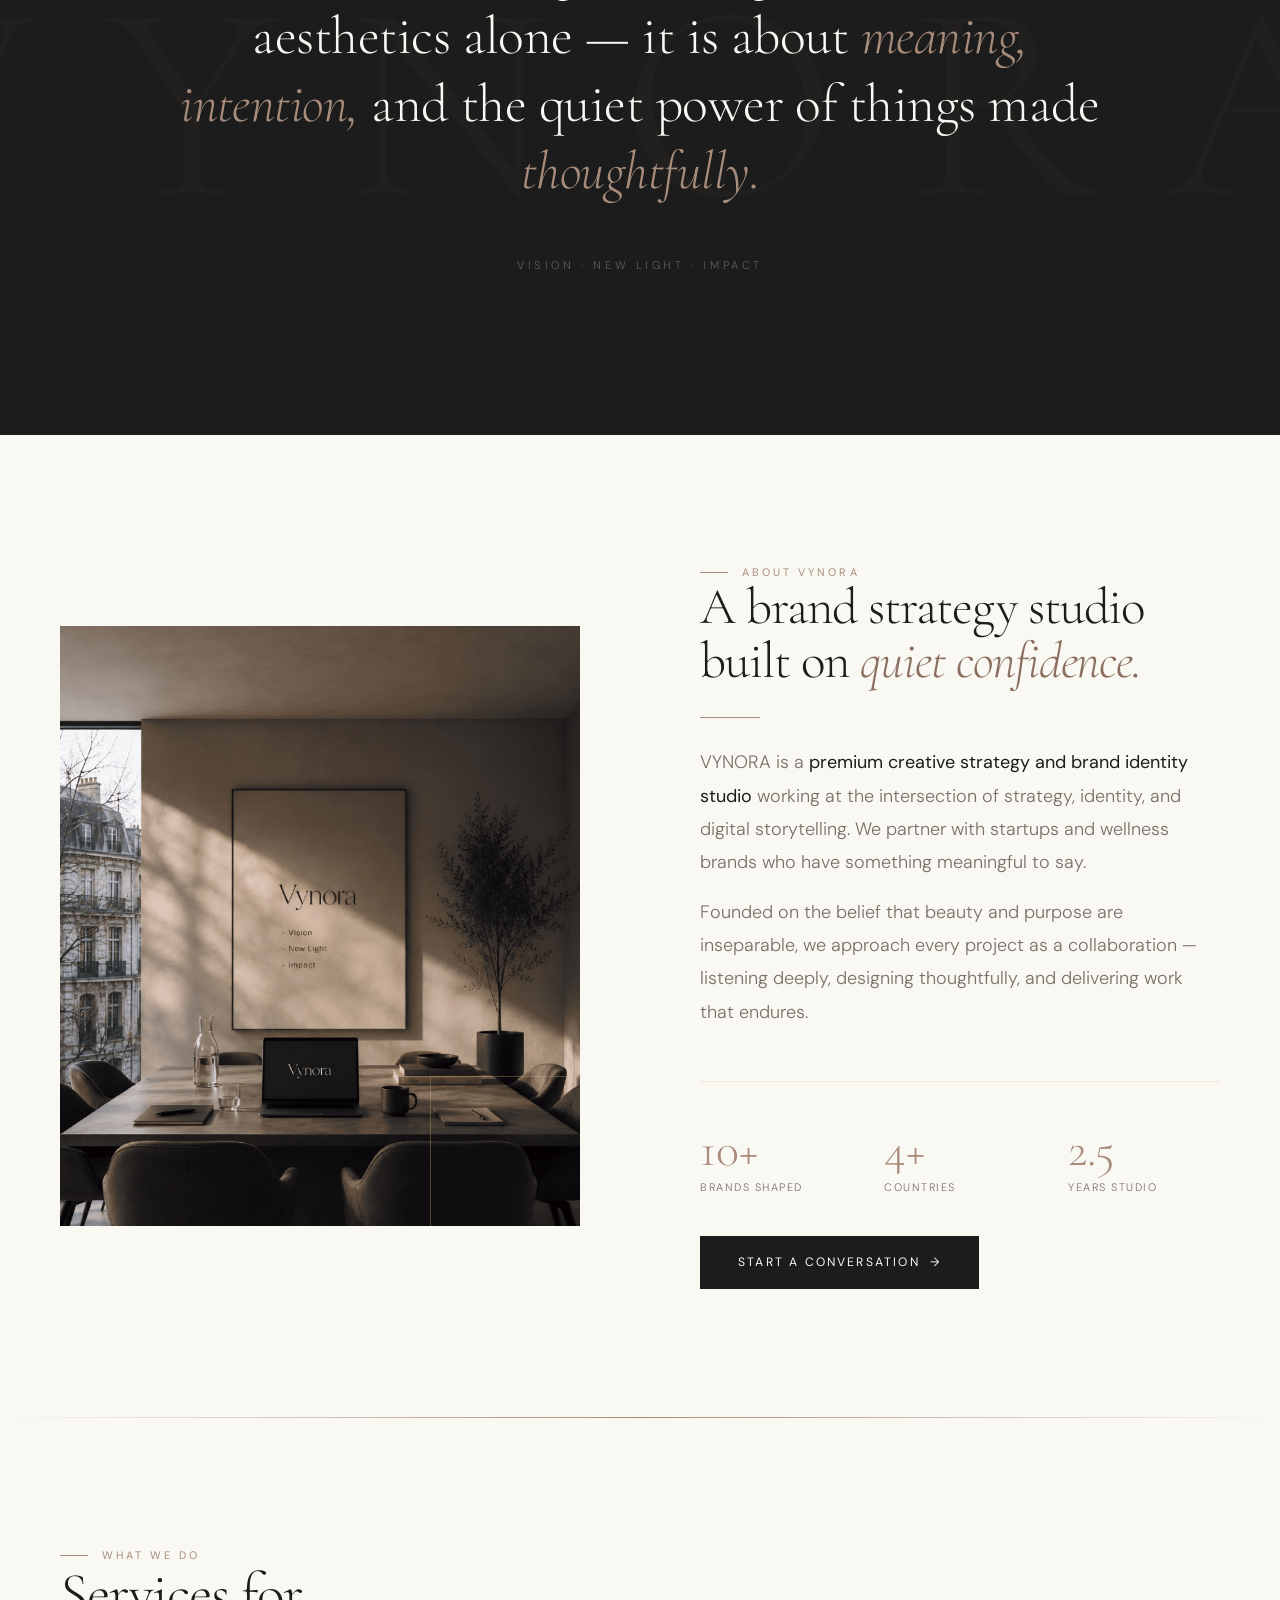
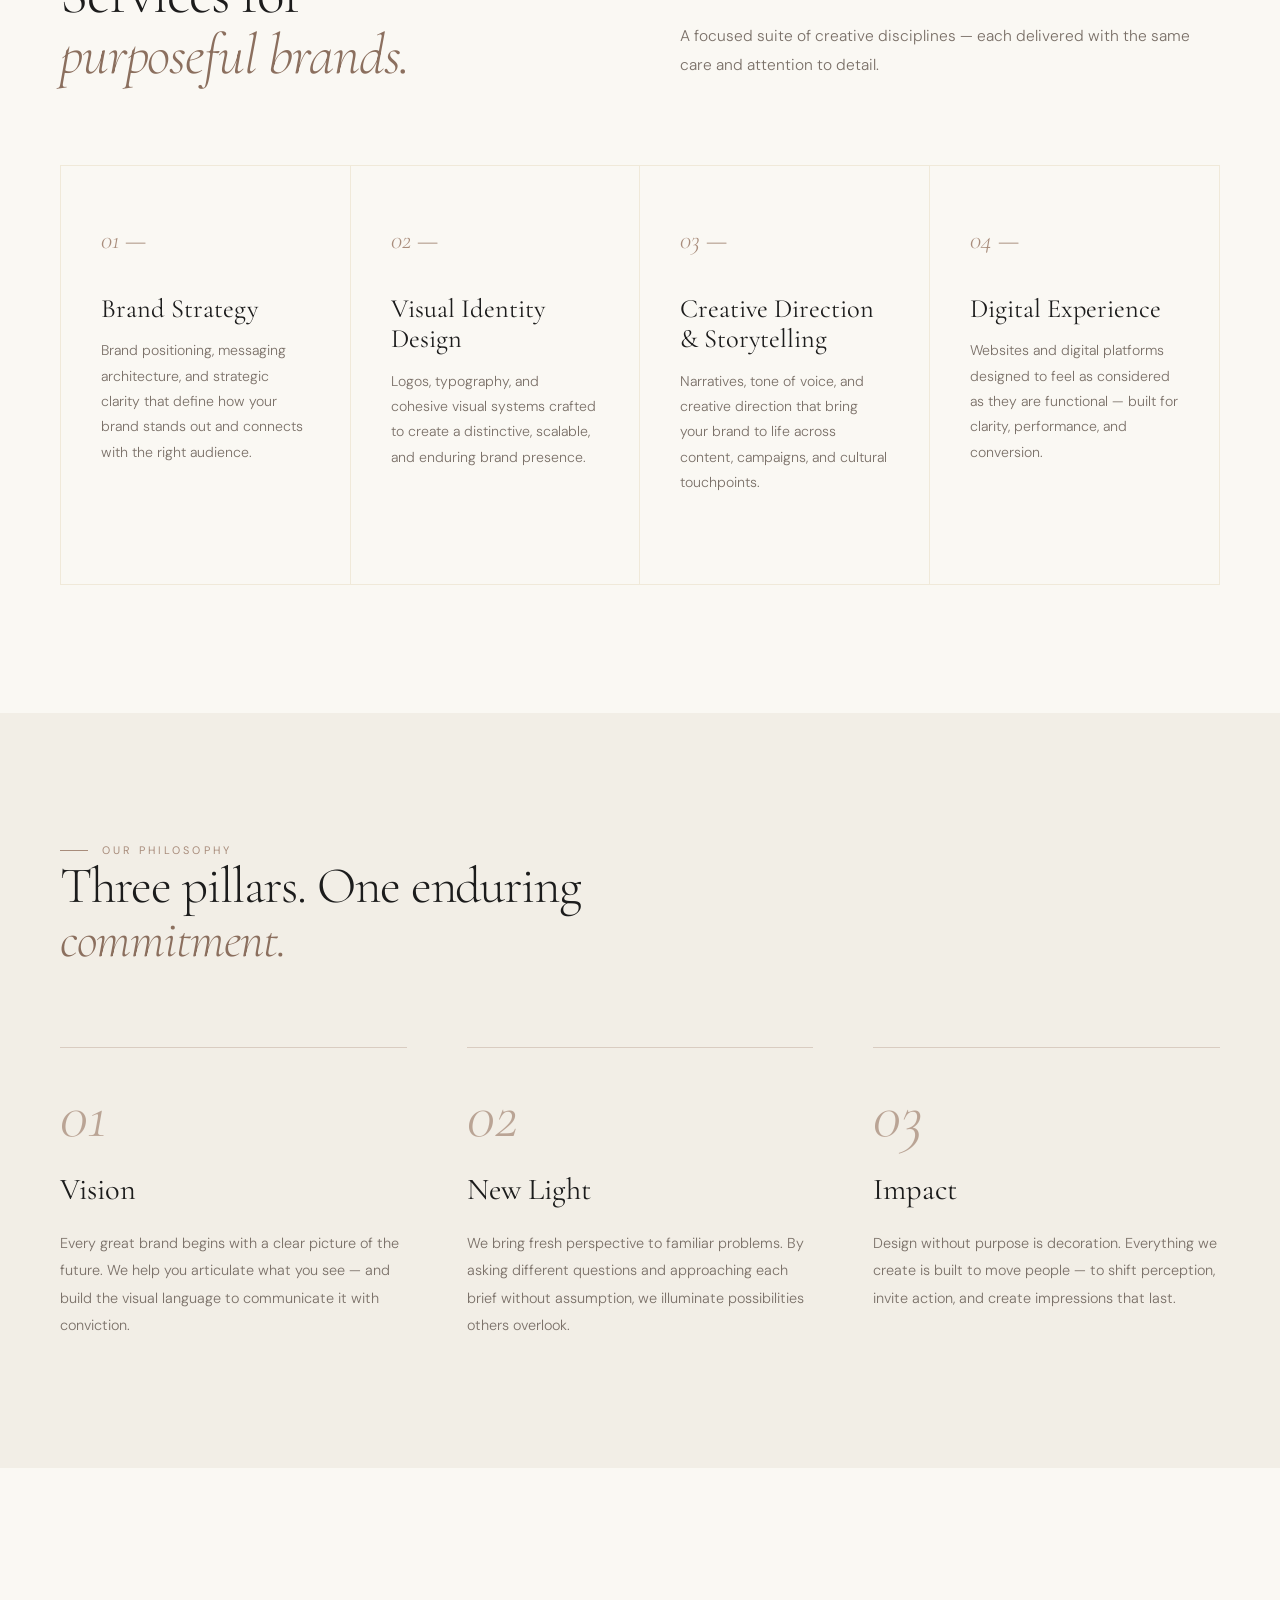
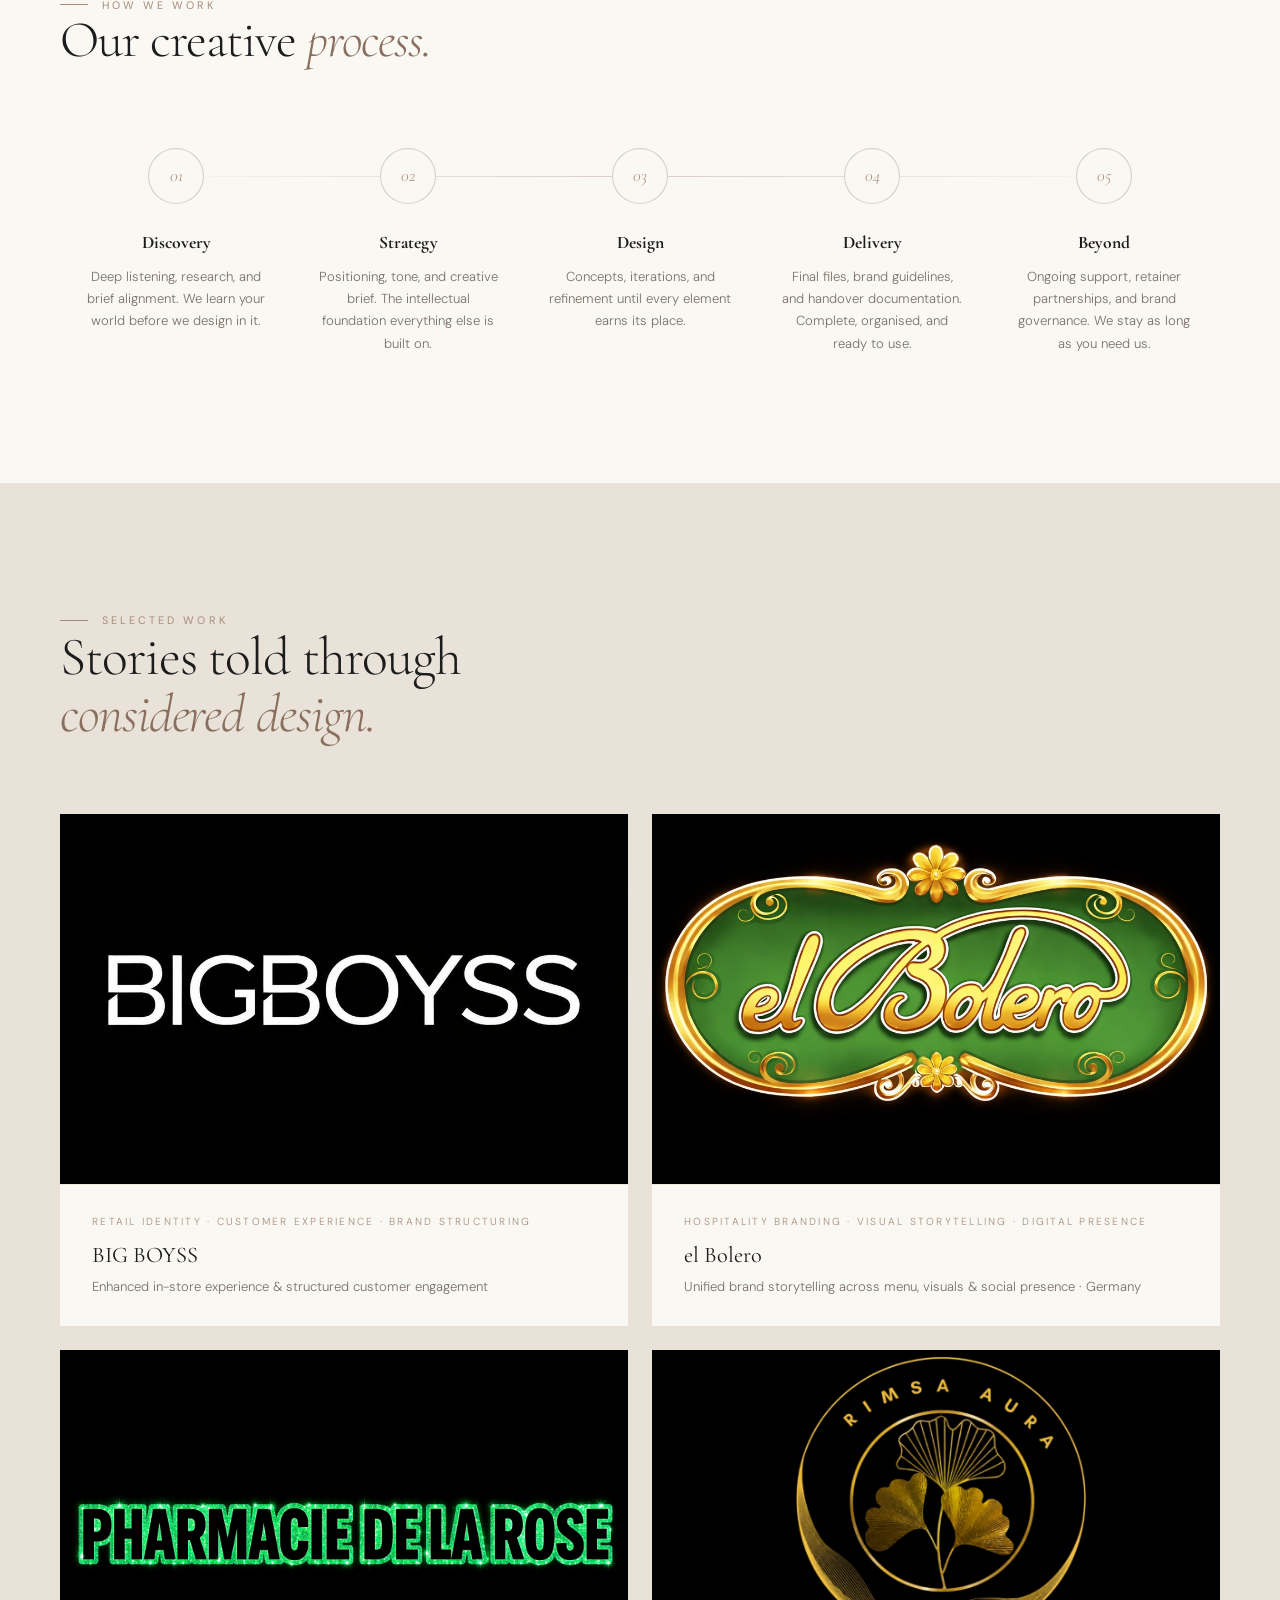
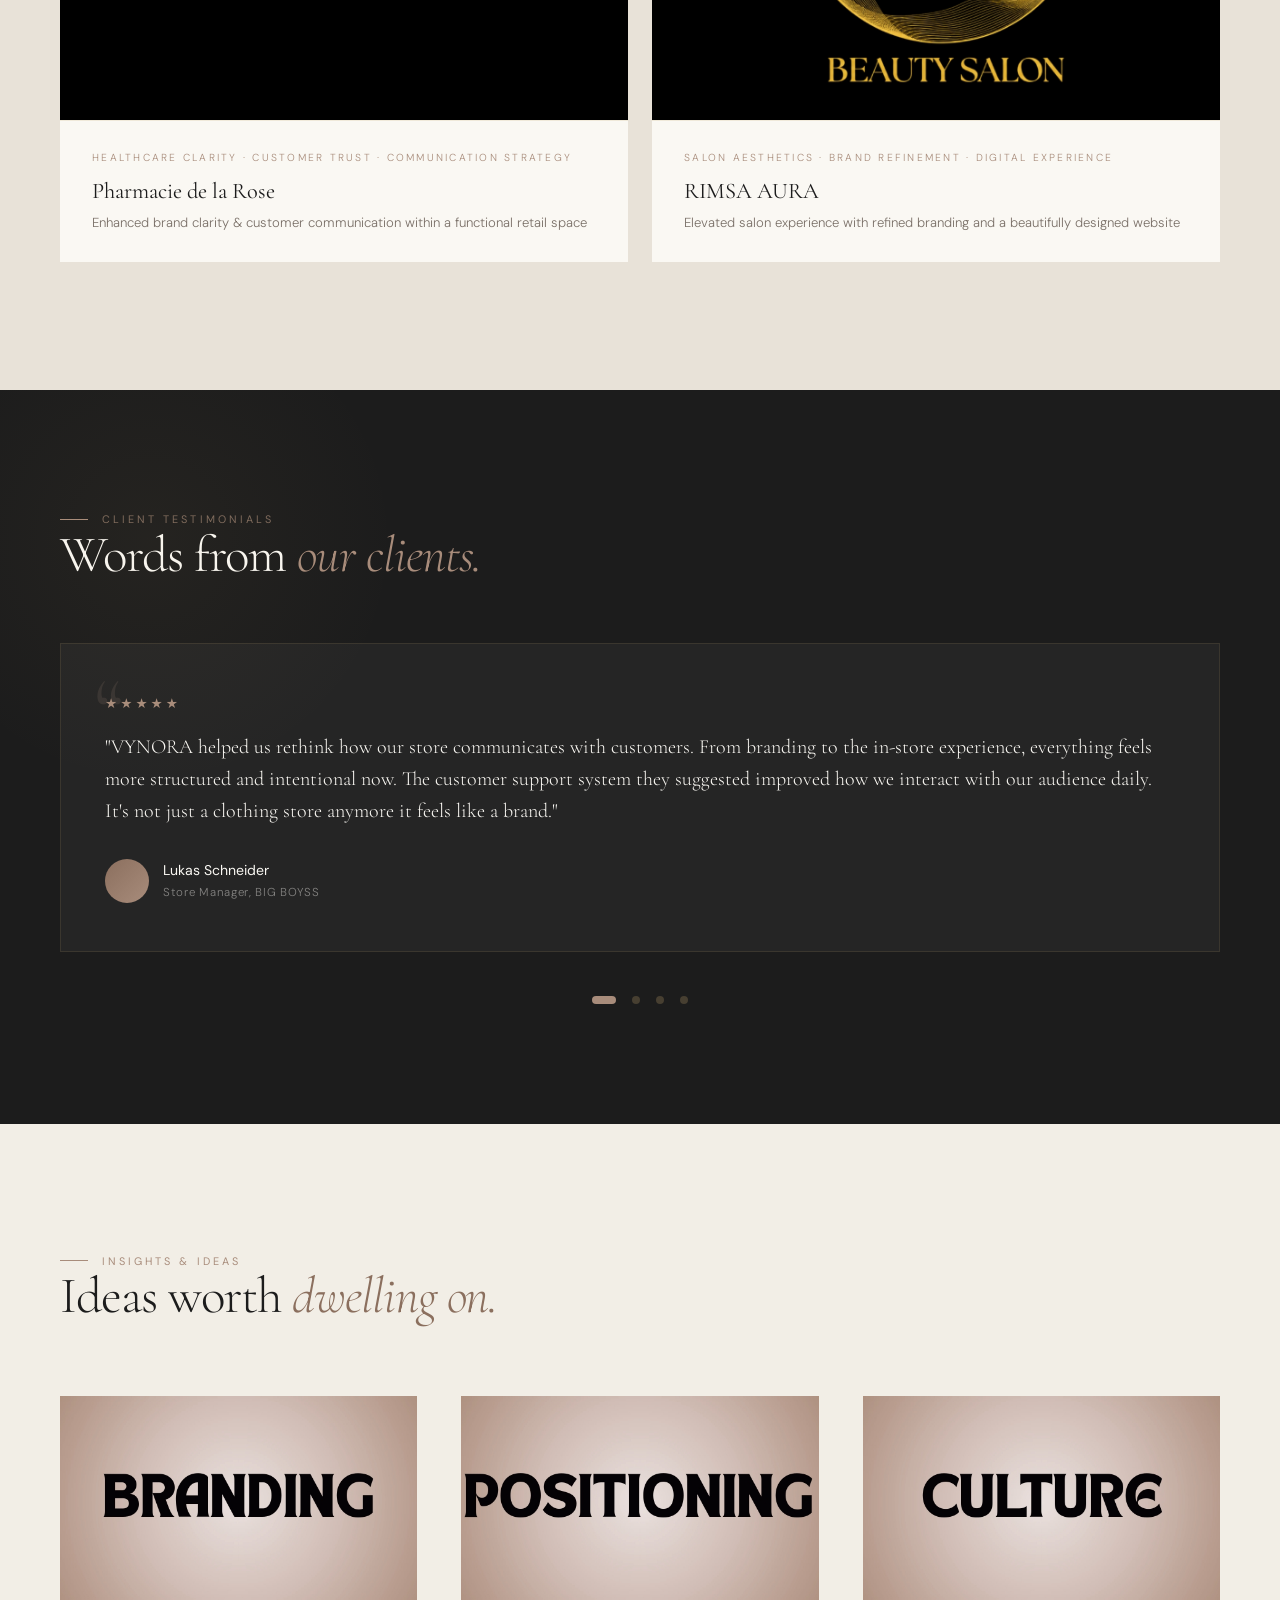
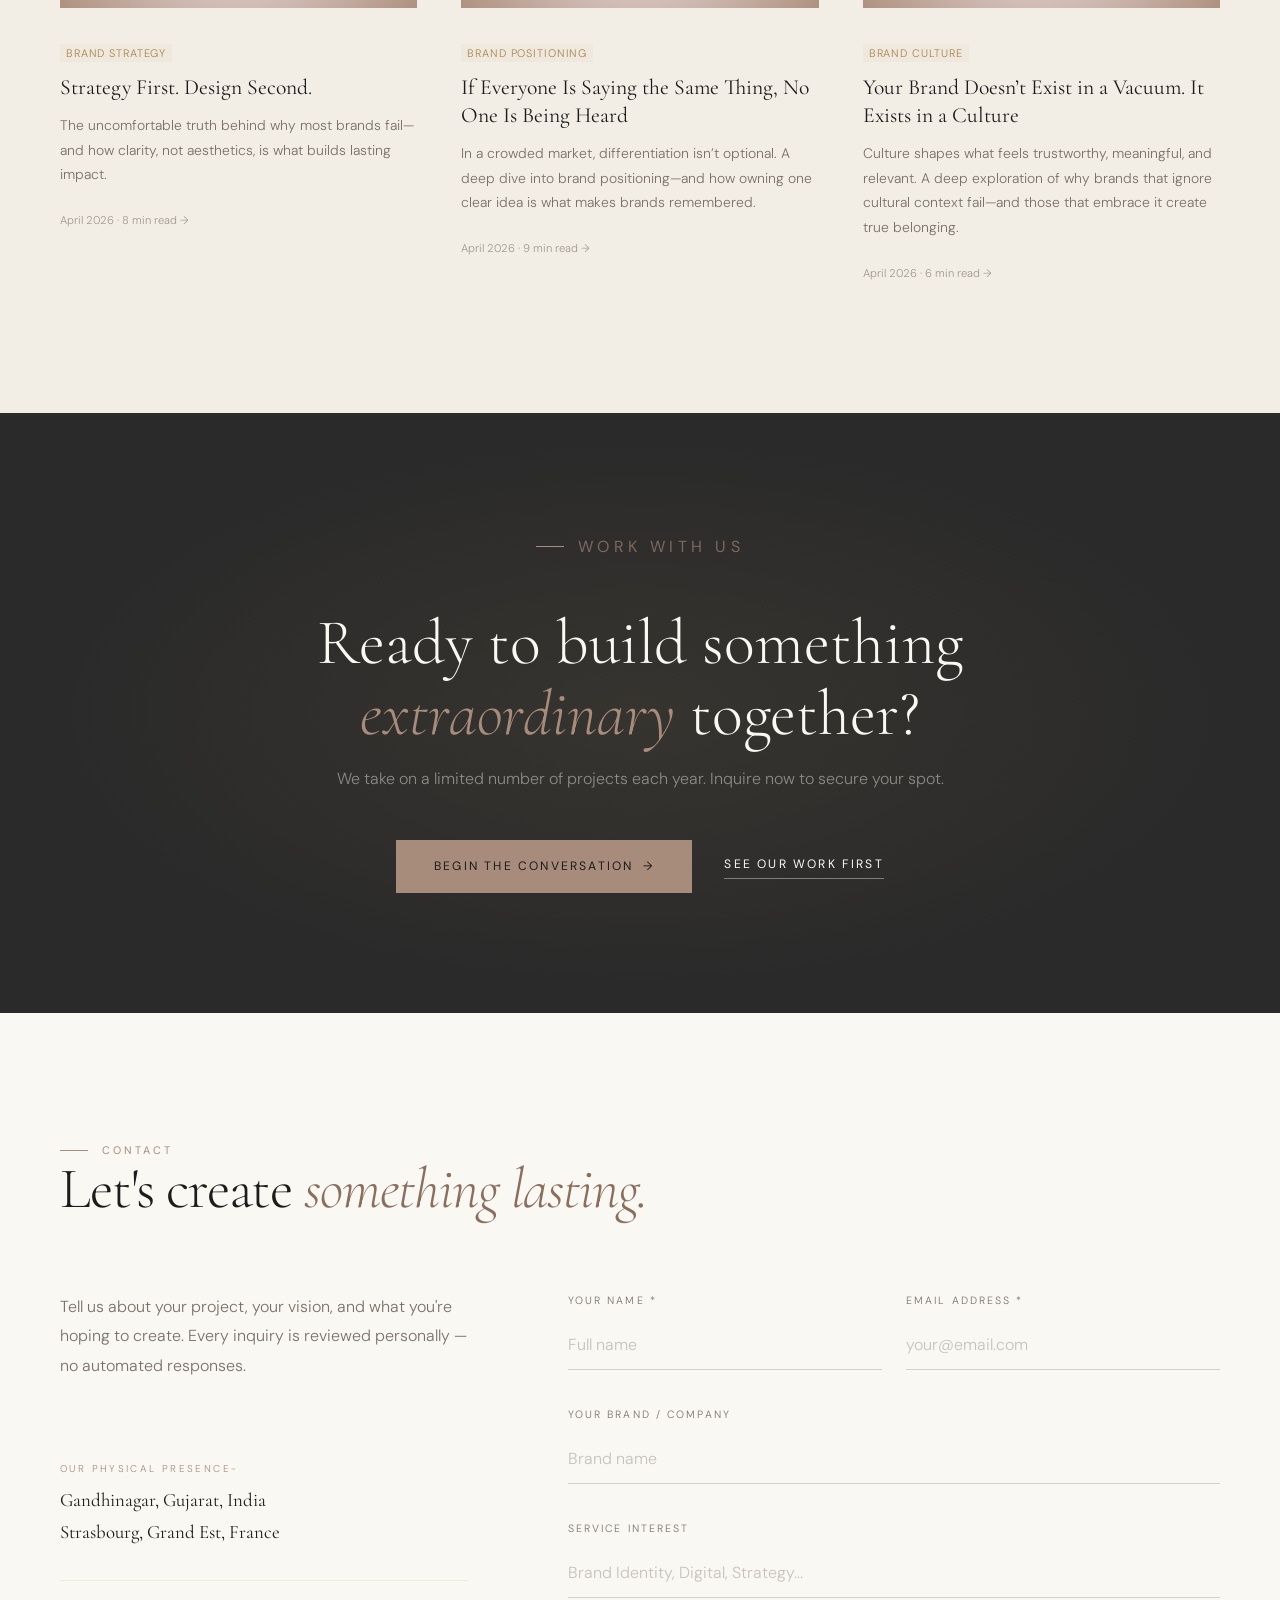
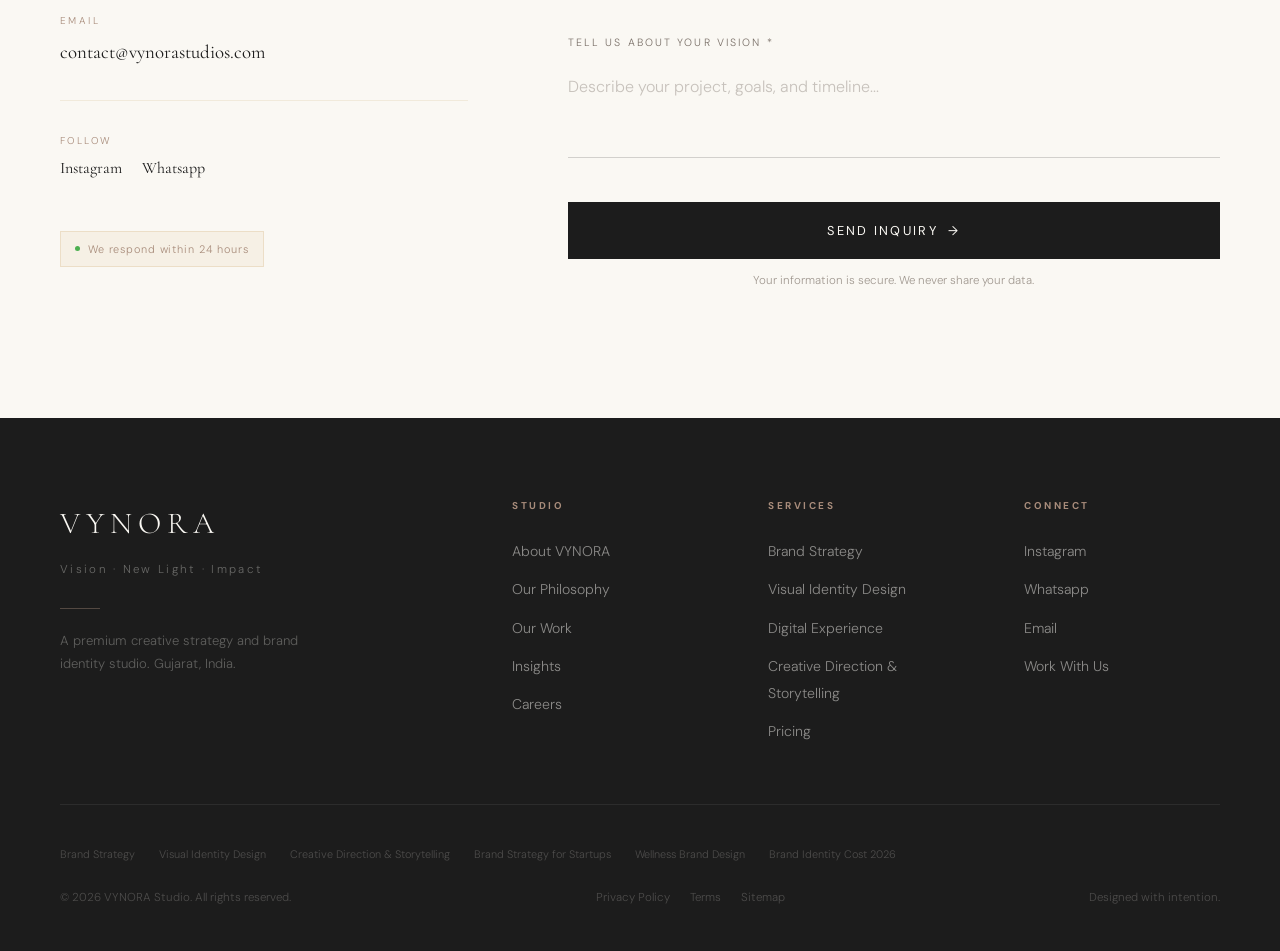
==== commit 4532ca4b: "done changes for Mobile Responsivenes" ====
--- a/index.html
+++ b/index.html
@@ -1248,7 +1248,8 @@
               <div class="contact-info-item">
                 <div class="ci-label">Our Physical Presence-</div>
                 <div class="ci-value">
-                  Gandhinagar, Gujarat, India Strasbourg, France
+                  <p>Gandhinagar, Gujarat, India</p>
+                  <p>Strasbourg, Grand Est, France</p>
                 </div>
               </div>
               <div class="contact-info-item">
